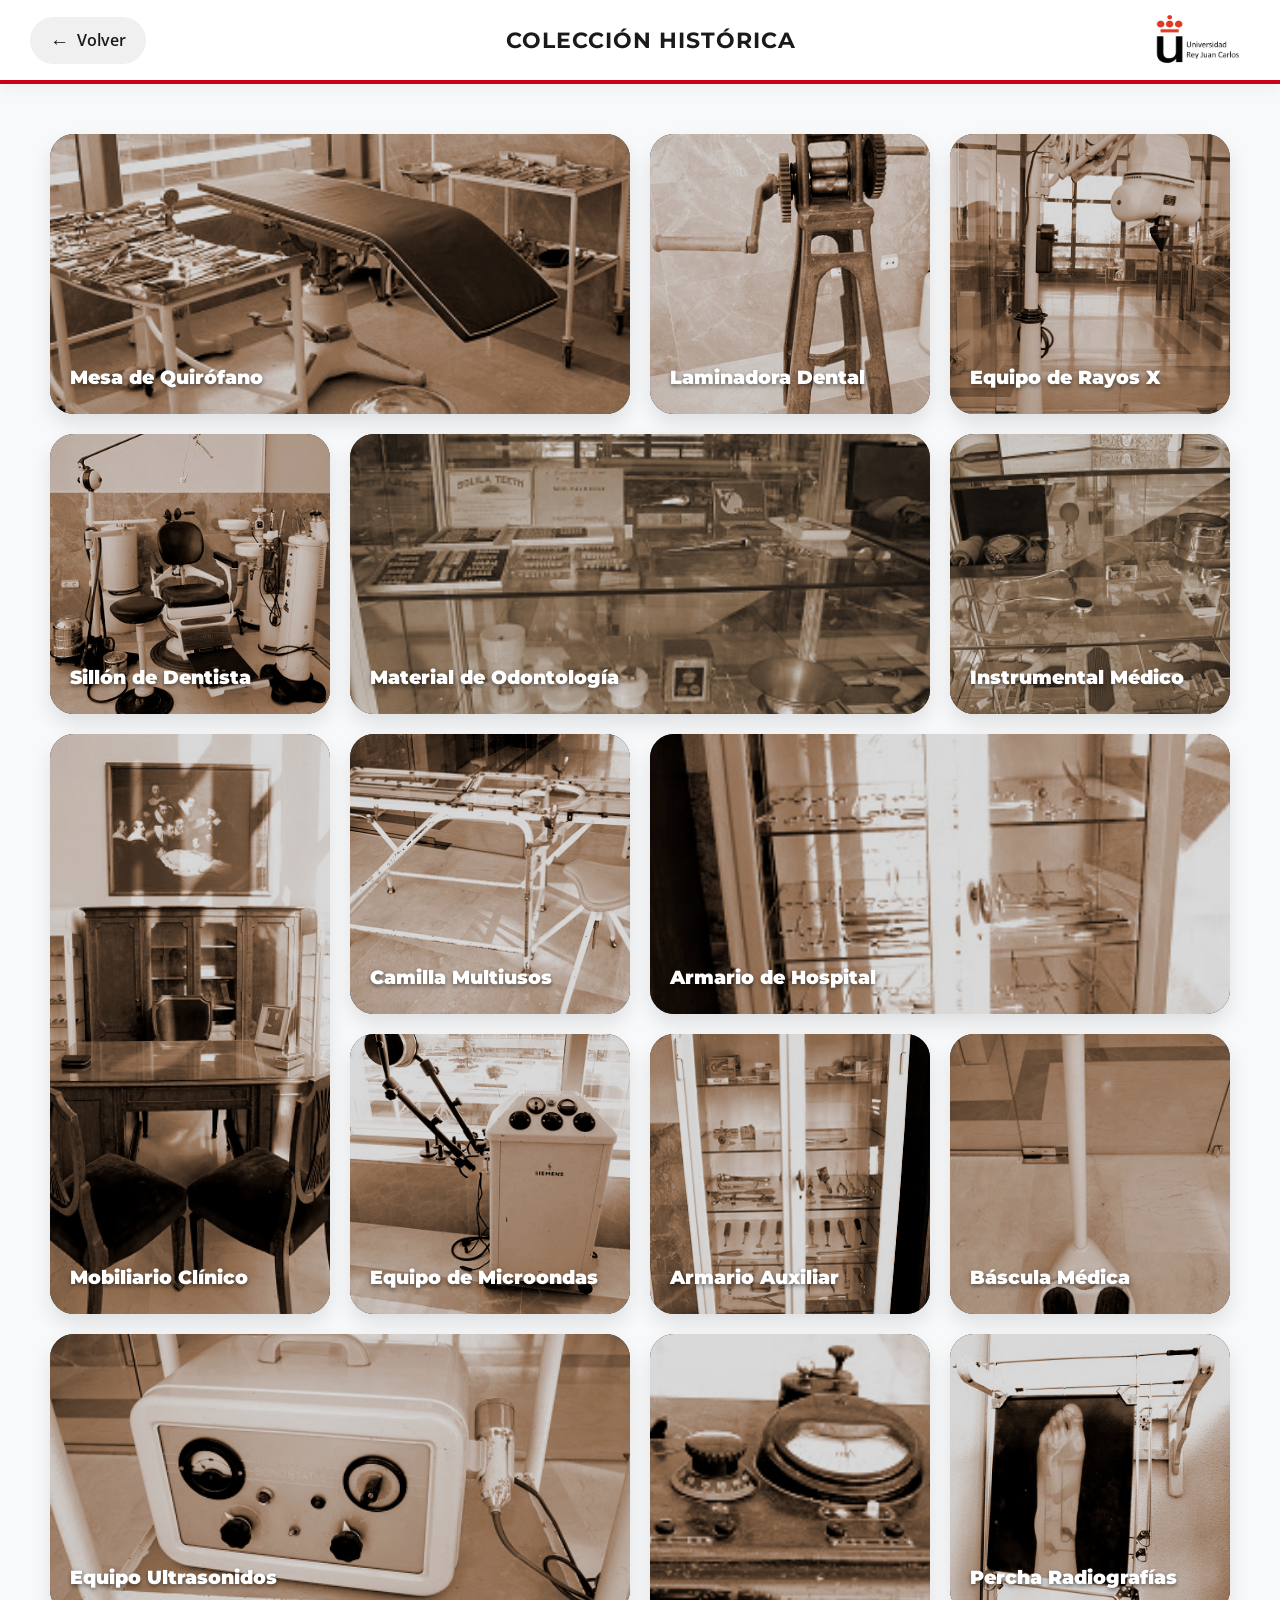
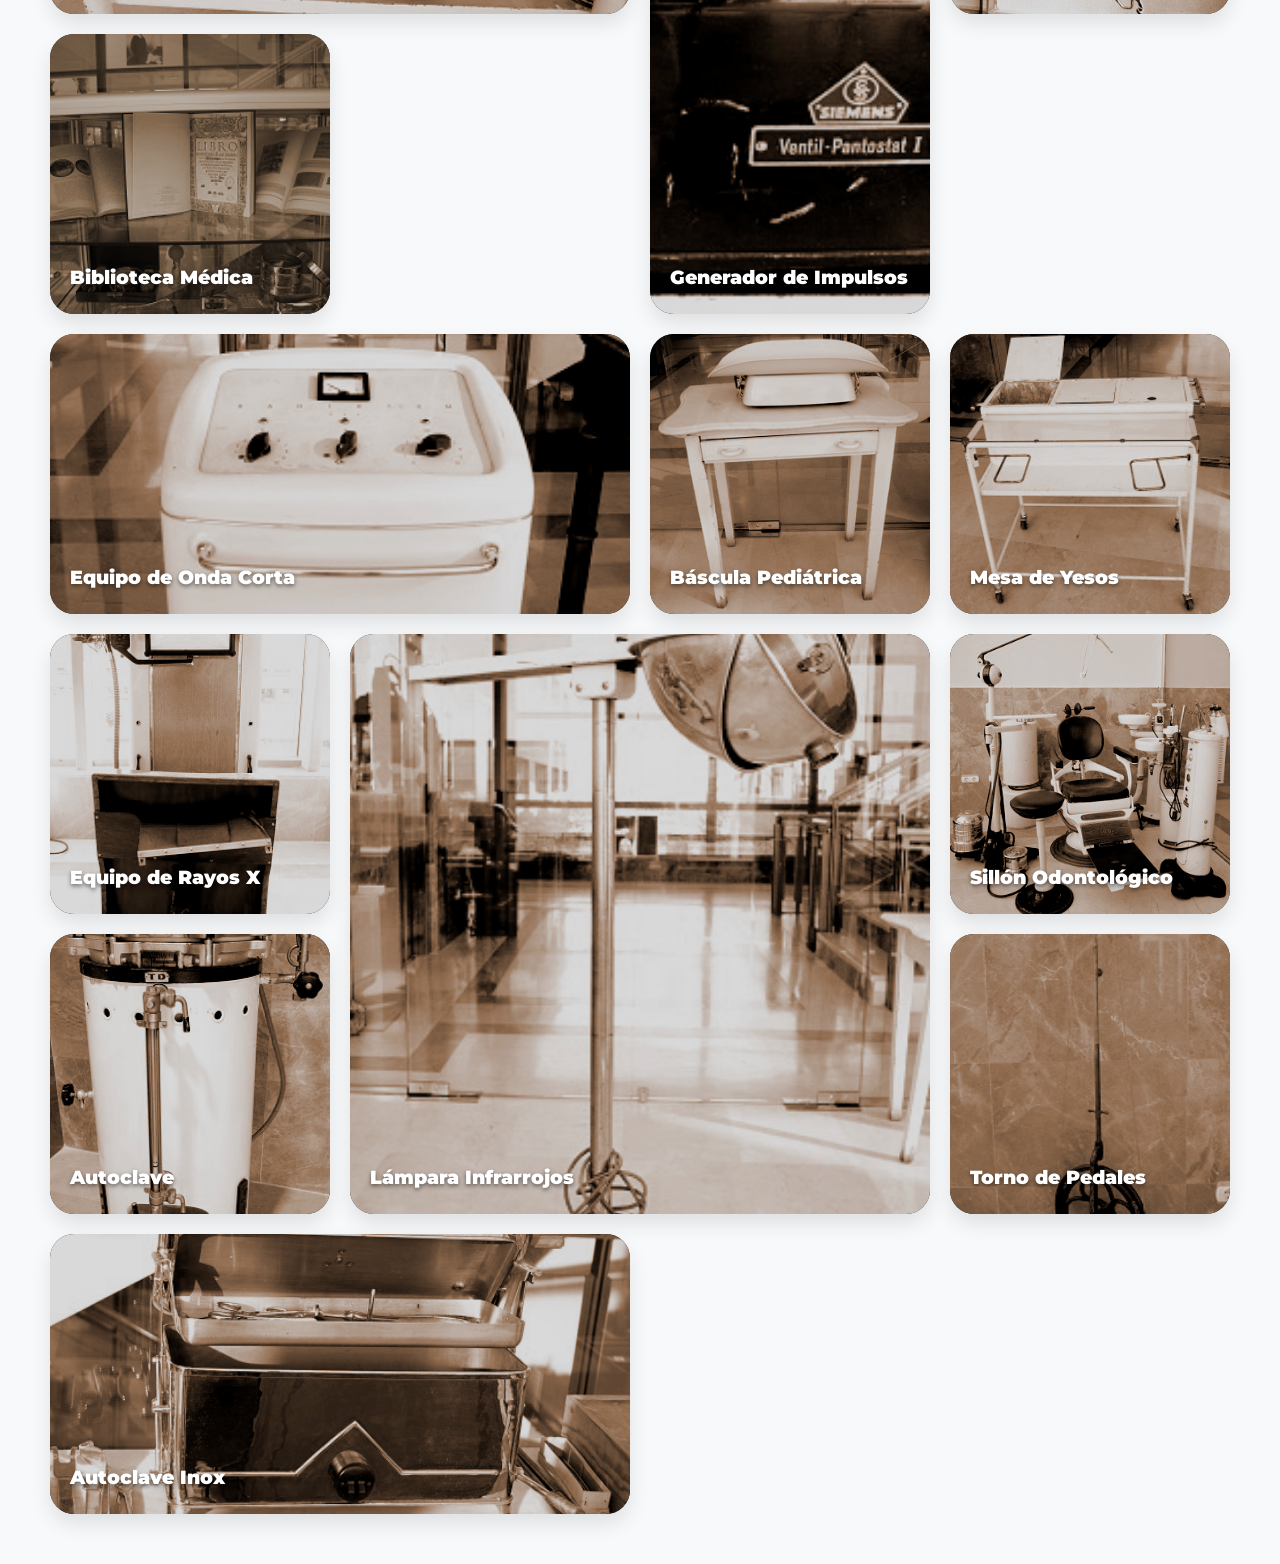
==== pages/galeria.html @ c11326ad "commit" ====
<!doctype html>
<html lang="es">

<head>
    <meta charset="UTF-8" />
    <meta name="viewport" content="width=device-width, initial-scale=1.0" />
    <title>Galería - Museo URJC</title>
    <link rel="icon" type="image/png" href="../assets/gallery/Logo.jpg" />

    <link rel="stylesheet" href="../css/styles.css" />
    <link href="https://fonts.googleapis.com/css2?family=Montserrat:wght@400;700;900&family=Open+Sans:wght@400;600&display=swap" rel="stylesheet" />
</head>

<body>
    
    <header class="compact-header">
        <a href="../index.html" class="btn-back"><span>&#8592;</span> Volver</a>
        <div class="header-title">
            <h1>Colección Histórica</h1>
        </div>
        <img src="../assets/gallery/Logo_urjc.jpg" alt="URJC" style="height: 50px" />
    </header>

    <main>
        <div class="grid-galeria">
            
            <div class="item-galeria bento-item" data-nombre="Mesa de Quirófano"
                data-info="<strong>Descripción:</strong><br>Conjunto médico compuesto por mesa de quirófano, lámpara principal y mesa auxiliar con material quirúrgico.<br><br><strong>Datación:</strong><br>Años 40-50.<br><br><strong>Procedencia:</strong><br>Centro Público de Educación Especial María Soriano."
                data-foto="../assets/tools/museo1.jpg">
                <img src="../assets/tools/museo1.jpg" alt="Mesa de Quirófano" />
                <div class="info-overlay-label"><h3>Mesa de Quirófano</h3></div>
            </div>

            <div class="item-galeria bento-item" data-nombre="Laminadora Dental"
                data-info="<strong>Función:</strong><br>Herramienta utilizada por protésicos dentales para fabricar finas láminas de oro destinadas a fundas dentales.<br><br><strong>Datación:</strong><br>Mediados del siglo XX.<br><br><strong>Donación:</strong><br>D. Vicente Fernández (Comercial de material de odontología)."
                data-foto="../assets/tools/museo2.jpg">
                <img src="../assets/tools/museo2.jpg" alt="Laminadora Dental" />
                <div class="info-overlay-label"><h3>Laminadora Dental</h3></div>
            </div>

            <div class="item-galeria bento-item" data-nombre="Equipo de Rayos X"
                data-info="<strong>Detalle:</strong><br>Primera edición del tratado de anatomía humana.<br><br><strong>Características:</strong><br>Contiene ilustraciones anatómicas realizadas completamente a mano, lo que le confiere un alto valor histórico y artístico."
                data-foto="../assets/tools/museo3.jpg">
                <img src="../assets/tools/museo3.jpg" alt="Equipo de Rayos X" />
                <div class="info-overlay-label"><h3>Equipo de Rayos X</h3></div>
            </div>

            <div class="item-galeria bento-item" data-nombre="Sillón de Dentista"
                data-info="<strong>Modelo:</strong><br>Sillón y equipo auxiliar <em>Siemens-Reiniger</em>.<br><br><strong>Datación:</strong><br>Años 30.<br><br><strong>Contexto Histórico:</strong><br>Este mobiliario ilustra cómo eran las consultas odontológicas hasta mediados de los años 70. Donado por D. Vicente Fernández."
                data-foto="../assets/tools/museo4.jpg">
                <img src="../assets/tools/museo4.jpg" alt="Sillón de Dentista" />
                <div class="info-overlay-label"><h3>Sillón de Dentista</h3></div>
            </div>

            <div class="item-galeria bento-item" data-nombre="Material de Odontología"
                data-info="<strong>Estante Superior:</strong><br>• Juegos de piezas dentales cerámicas (Pre y Post II Guerra Mundial).<br>• Muestrarios de piezas de época.<br>• Instrumental: Limpiadores de sarro, instrumentos de Black y cubetas.<br><br><strong>Estante Inferior:</strong><br>• Esterilizadores de alcohol (Alemania, años 40).<br>• Fórceps y botadores.<br>• Escupidera."
                data-foto="../assets/tools/museo5.jpg">
                <img src="../assets/tools/museo5.jpg" alt="Material de Odontología" />
                <div class="info-overlay-label"><h3>Material de Odontología</h3></div>
            </div>

            <div class="item-galeria bento-item" data-nombre="Instrumental Médico" 
                data-info="<strong>Estante Superior:</strong><br>• Esfingomanómetro y fonendoscopio (Alemania, años 40-50).<br>• Sacaleches (años 60).<br>• Caja de curas: jeringuilla, agujas, caja de esterilización y mechero.<br><br><strong>Estante Inferior:</strong><br>• Férulas móviles y fijas.<br><br><strong>Donantes:</strong><br>D. Ángel Gil de Miguel, Dª Campo Domínguez y Dr. Pérez de Heredia Valle."
                data-foto="../assets/tools/museo6.jpg">
                <img src="../assets/tools/museo6.jpg" alt="Instrumental Médico" />
                <div class="info-overlay-label"><h3>Instrumental Médico</h3></div>
            </div>

            <div class="item-galeria bento-item" data-nombre="Mobiliario Clínico"
                data-info="<strong>Descripción:</strong><br>Conjunto de muebles médicos originales de los años 40.<br><br><strong>Procedencia:</strong><br>Antigua consulta del Dr. Lescure del Río."
                data-foto="../assets/tools/museo7.jpg">
                <img src="../assets/tools/museo7.jpg" alt="Mobiliario Clínico" />
                <div class="info-overlay-label"><h3>Mobiliario Clínico</h3></div>
            </div>

            <div class="item-galeria bento-item" data-nombre="Camilla Multiusos"
                data-info="<strong>Uso:</strong><br>Exploraciones, curas y partos.<br><br><strong>Datación:</strong><br>Años 30.<br><br><strong>Historia:</strong><br>Perteneció a la consulta rural del Dr. D. Victorino Benlloch Vázquez en Loja (Granada), activa entre 1935 y 1977. Donación de la familia Benlloch-Marín."
                data-foto="../assets/tools/museo8.jpg">
                <img src="../assets/tools/museo8.jpg" alt="Camilla Multiusos" />
                <div class="info-overlay-label"><h3>Camilla Multiusos</h3></div>
            </div>

            <div class="item-galeria bento-item" data-nombre="Armario de Hospital"
                data-info="<strong>Datación:</strong><br>Años 30-40.<br><br><strong>Procedencia:</strong><br>Centro Público de Educación Especial María Soriano."
                data-foto="../assets/tools/museo9.jpg">
                <img src="../assets/tools/museo9.jpg" alt="Armario de Hospital" />
                <div class="info-overlay-label"><h3>Armario de Hospital</h3></div>
            </div>

            <div class="item-galeria bento-item" data-nombre="Equipo de Microondas" 
                data-info="<strong>Modelo:</strong><br>Siretherm (Marca Siemens).<br><br><strong>Función:</strong><br>Tratamientos musculares de rehabilitación.<br><br><strong>Historia:</strong><br>Diseño de preguerra importado durante la posguerra española (primeros años 40). Utilizado por el Dr. Benlloch Vázquez." 
                data-foto="../assets/tools/museo10.jpg">
                <img src="../assets/tools/museo10.jpg" alt="Equipo de Microondas" />
                <div class="info-overlay-label"><h3>Equipo de Microondas</h3></div>
            </div>

            <div class="item-galeria bento-item" data-nombre="Armario Auxiliar"
                data-info="<strong>Datación:</strong><br>Años 30-40.<br><br><strong>Procedencia:</strong><br>Centro Público de Educación Especial María Soriano."
                data-foto="../assets/tools/museo11.jpg">
                <img src="../assets/tools/museo11.jpg" alt="Armario Auxiliar" />
                <div class="info-overlay-label"><h3>Armario Auxiliar</h3></div>
            </div>

            <div class="item-galeria bento-item" data-nombre="Báscula Médica" 
                data-info="<strong>Datación:</strong><br>Principios de los años 40.<br><br><strong>Procedencia:</strong><br>Consulta del Dr. D. Victorino Benlloch Vázquez en Loja (Granada).<br><br><strong>Donación:</strong><br>Familia Benlloch." 
                data-foto="../assets/tools/museo12.jpg">
                <img src="../assets/tools/museo12.jpg" alt="Báscula Médica" />
                <div class="info-overlay-label"><h3>Báscula Médica</h3></div>
            </div>

            <div class="item-galeria bento-item" data-nombre="Equipo Ultrasonidos"
                data-info="<strong>Modelo:</strong><br>Sonotex (Marca Siemens).<br><br><strong>Datación:</strong><br>Años 70.<br><br><strong>Uso:</strong><br>Tratamientos musculares de rehabilitación. Procedente del C.P.E.E. María Soriano."
                data-foto="../assets/tools/museo13.jpg">
                <img src="../assets/tools/museo13.jpg" alt="Equipo Ultrasonidos" />
                <div class="info-overlay-label"><h3>Equipo Ultrasonidos</h3></div>
            </div>

            <div class="item-galeria bento-item" data-nombre="Generador de Impulsos"
                data-info="<strong>Origen:</strong><br>Alemania (Anterior a la Guerra Civil, años 30).<br><br><strong>Función:</strong><br>Generador de impulsos eléctricos para exploración neuromuscular.<br><br><strong>Procedencia:</strong><br>Consulta del Dr. Benlloch Vázquez."
                data-foto="../assets/tools/museo14.jpg">
                <img src="../assets/tools/museo14.jpg" alt="Generador de Impulsos" />
                <div class="info-overlay-label"><h3>Generador de Impulsos</h3></div>
            </div>

            <div class="item-galeria bento-item" data-nombre="Percha Radiografías"
                data-info="<strong>Descripción:</strong><br>Percha metálica con soportes específicos para el secado y archivo de placas radiográficas.<br><br><strong>Datación:</strong><br>Años 30-40.<br><br><strong>Procedencia:</strong><br>C.P.E.E. María Soriano."
                data-foto="../assets/tools/museo15.jpg">
                <img src="../assets/tools/museo15.jpg" alt="Percha Radiografías" />
                <div class="info-overlay-label"><h3>Percha Radiografías</h3></div>
            </div>

            <div class="item-galeria bento-item" data-nombre="Biblioteca Médica"
                data-info="<strong>Colección:</strong><br>Libros procedentes de la biblioteca personal del Dr. Schüller.<br><br><strong>Donación:</strong><br>Familia Schüller."
                data-foto="../assets/tools/museo16.jpg">
                <img src="../assets/tools/museo16.jpg" alt="Biblioteca Médica" />
                <div class="info-overlay-label"><h3>Biblioteca Médica</h3></div>
            </div>

            <div class="item-galeria bento-item" data-nombre="Equipo de Onda Corta"
                data-info="<strong>Modelo:</strong><br>Radiotherm (Marca Siemens).<br><br><strong>Datación:</strong><br>Años 60.<br><br><strong>Uso:</strong><br>Tratamientos musculares de rehabilitación. Procedente del C.P.E.E. María Soriano."
                data-foto="../assets/tools/museo17.jpg">
                <img src="../assets/tools/museo17.jpg" alt="Equipo de Onda Corta" />
                <div class="info-overlay-label"><h3>Equipo de Onda Corta</h3></div>
            </div>

            <div class="item-galeria bento-item" data-nombre="Báscula Pediátrica"
                data-info="<strong>Datación:</strong><br>Años 60.<br><br><strong>Uso:</strong><br>Pesaje de bebés. Modelo robusto utilizado habitualmente en farmacias y consultas pediátricas de la época."
                data-foto="../assets/tools/museo18.jpg">
                <img src="../assets/tools/museo18.jpg" alt="Báscula Pediátrica" />
                <div class="info-overlay-label"><h3>Báscula Pediátrica</h3></div>
            </div>

            <div class="item-galeria bento-item" data-nombre="Mesa de Yesos"
                data-info="<strong>Datación:</strong><br>Años 30-40 (en uso hasta los 70).<br><br><strong>Función:</strong><br>Mesa de trabajo con contenedores para mezclas y empapado de vendas, utilizada para inmovilizaciones traumatológicas."
                data-foto="../assets/tools/museo20.jpg">
                <img src="../assets/tools/museo20.jpg" alt="Mesa de Yesos" />
                <div class="info-overlay-label"><h3>Mesa de Yesos</h3></div>
            </div>

            <div class="item-galeria bento-item" data-nombre="Equipo de Rayos X (Dr. Schüller)"
                data-info="<strong>Datación:</strong><br>Años 40.<br><br><strong>Procedencia:</strong><br>Primera consulta del Dr. Schüller, Rector de la UCM y Doctor Honoris Causa de la URJC."
                data-foto="../assets/tools/museo21.jpg">
                <img src="../assets/tools/museo21.jpg" alt="Equipo Rayos X" />
                <div class="info-overlay-label"><h3>Equipo de Rayos X</h3></div>
            </div>

            <div class="item-galeria bento-item" data-nombre="Lámpara Infrarrojos"
                data-info="<strong>Origen:</strong><br>Diseño alemán de preguerra.<br><br><strong>Aplicación:</strong><br>Tratamientos musculares y combate del raquitismo.<br><br><strong>Historia:</strong><br>Importada en la posguerra española. Perteneció a la consulta del Dr. Benlloch Vázquez."
                data-foto="../assets/tools/museo22.jpg">
                <img src="../assets/tools/museo22.jpg" alt="Lámpara Infrarrojos" />
                <div class="info-overlay-label"><h3>Lámpara Infrarrojos</h3></div>
            </div>

            <div class="item-galeria bento-item" data-nombre="Sillón Odontológico"
                data-info="<strong>Datación:</strong><br>Años 40.<br><br><strong>Donante:</strong><br>D. Vicente Fernández.<br><br><strong>Nota:</strong><br>Ejemplo de conservación que ilustra el estilo de mobiliario clínico previo a la modernización de los años 70."
                data-foto="../assets/tools/museo23.jpg">
                <img src="../assets/tools/museo23.jpg" alt="Sillón Odontológico" />
                <div class="info-overlay-label"><h3>Sillón Odontológico</h3></div>
            </div>

            <div class="item-galeria bento-item" data-nombre="Autoclave"
                data-info="<strong>Función:</strong><br>Esterilización de material quirúrgico y de laboratorio.<br><br><strong>Datación:</strong><br>Años 60.<br><br><strong>Donación:</strong><br>Familia Benlloch Marín."
                data-foto="../assets/tools/museo28.jpg">
                <img src="../assets/tools/museo28.jpg" alt="Autoclave" />
                <div class="info-overlay-label"><h3>Autoclave</h3></div>
            </div>

            <div class="item-galeria bento-item" data-nombre="Torno de Pedales"
                data-info="<strong>Datación:</strong><br>Principios del S. XX (Años 20).<br><br><strong>Mecanismo:</strong><br>Funcionaba a pedales hasta la llegada de la electricidad, momento en que se le acopló un motor regulado por reostato de pie.<br><br><strong>Donación:</strong><br>D. Manuel Ros Pérez."
                data-foto="../assets/tools/museo29.jpg">
                <img src="../assets/tools/museo29.jpg" alt="Torno de Pedales" />
                <div class="info-overlay-label"><h3>Torno de Pedales</h3></div>
            </div>

            <div class="item-galeria bento-item" data-nombre="Autoclave Inox"
                data-info="<strong>Material:</strong><br>Acero inoxidable con asas e interruptores de baquelita.<br><br><strong>Datación:</strong><br>Años 40.<br><br><strong>Uso:</strong><br>Esterilización de instrumental de consulta."
                data-foto="../assets/tools/museo30.jpg">
                <img src="../assets/tools/museo30.jpg" alt="Autoclave Inox" />
                <div class="info-overlay-label"><h3>Autoclave Inox</h3></div>
            </div>

        </div>
    </main>

    <div id="modal-info" class="modal-overlay">
        <div class="modal-content">
            <button class="btn-close">&times;</button>
            <div class="modal-body">
                <div class="modal-img-container">
                    <img id="modal-img" src="" alt="Imagen del objeto" />
                </div>
                <div class="modal-text">
                    <h2 id="modal-title">Título del Objeto</h2>
                    <div id="modal-desc">Descripción del objeto...</div>
                </div>
            </div>
        </div>
    </div>

    <script src="../../js/main.js"></script>
</body>

</html>
---- css/styles.css ----
/* =========================================
   1. VARIABLES Y CONFIGURACIÓN BASE
   ========================================= */
:root {
    --urjc-red: #cb0017;       
    --urjc-dark: #191a19;      
    --bg-color: #f8f9fa;       
    --card-bg: #ffffff;
    --shadow-soft: 0 10px 30px rgba(0,0,0,0.08);
    --shadow-hover: 0 20px 40px rgba(0,0,0,0.15);
    --radius: 16px;            
}

* { box-sizing: border-box; margin: 0; padding: 0; }

body {
    font-family: 'Open Sans', sans-serif;
    background-color: var(--bg-color);
    color: var(--urjc-dark);
    min-height: 100vh;
    display: flex;
    flex-direction: column;
    overflow-x: hidden; 
    user-select: none;  
    -webkit-tap-highlight-color: transparent; 
}

/* =========================================
   2. CABECERAS
   ========================================= */
/* Home Header */
.top-bar {
    background: white;
    display: flex;
    justify-content: space-between;
    align-items: center;
    padding: 15px 40px;
    height: 12vh;
    box-shadow: 0 2px 20px rgba(0,0,0,0.03);
    z-index: 10;
}
.logo { height: 70px; object-fit: contain; }

/* Inner Pages Header */
header.compact-header {
    background: rgba(255, 255, 255, 0.98); 
    padding: 15px 30px;
    display: flex;
    justify-content: space-between;
    align-items: center;
    border-bottom: 4px solid var(--urjc-red);
    box-shadow: 0 4px 15px rgba(0,0,0,0.05);
    position: sticky; 
    top: 0;
    z-index: 100;
}
.header-title h1 {
    font-family: 'Montserrat', sans-serif;
    font-size: 1.4rem;
    font-weight: 700;
    color: var(--urjc-dark);
    text-transform: uppercase;
    letter-spacing: 1px;
    margin: 0;
}

/* Botón Volver */
.btn-back {
    display: inline-flex;
    align-items: center;
    text-decoration: none;
    color: var(--urjc-dark);
    font-weight: 600;
    padding: 10px 20px;
    border-radius: 50px;
    background: #f0f0f0;
    transition: all 0.2s;
}
.btn-back:active { background-color: var(--urjc-red); color: white; }
.btn-back span { margin-right: 8px; font-size: 1.2rem; }


/* =========================================
   3. ESTRUCTURA PRINCIPAL (LAYOUT)
   ========================================= */
.main-container {
    display: flex;
    flex-direction: column;
    height: 100%;
    max-width: 1600px; 
    margin: 0 auto;
    background: white;
    box-shadow: 0 0 60px rgba(0,0,0,0.05);
}

main { padding: 30px; flex: 1; }

/* =========================================
   4. HOME PAGE REDISEÑADA (¡NUEVO!)
   ========================================= */

.content-area {
    display: flex;
    flex-direction: column;
    align-items: center;
    gap: 40px;
}

/* Hero Section más moderna */
.hero-section {
    width: 100%;
    height: 35vh; /* Más alto */
    position: relative;
    border-radius: var(--radius);
    overflow: hidden;
    box-shadow: var(--shadow-soft);
}

.hero-image {
    width: 100%;
    height: 100%;
    object-fit: cover;
    display: block;
}

.hero-overlay {
    position: absolute;
    top: 0; left: 0; width: 100%; height: 100%;
    background: linear-gradient(to right, rgba(0,0,0,0.7) 0%, rgba(0,0,0,0.2) 100%);
}

.hero-text {
    position: absolute;
    bottom: 0; left: 0;
    width: 100%;
    padding: 40px;
    color: white;
}

.hero-text h1 {
    font-family: 'Montserrat', sans-serif;
    font-size: 2.5rem;
    font-weight: 900;
    margin-bottom: 5px;
    text-shadow: 0 2px 10px rgba(0,0,0,0.3);
}

.hero-text .subtitle {
    font-size: 1.2rem;
    font-weight: 400;
    opacity: 0.9;
    margin-bottom: 20px;
}

.hero-text .instruction {
    font-size: 0.9rem;
    background: rgba(255,255,255,0.2);
    display: inline-block;
    padding: 5px 15px;
    border-radius: 20px;
    backdrop-filter: blur(5px);
}

/* Tarjetas de Navegación (Estilo Inmersivo) */
.navigation-grid {
    display: flex;
    gap: 30px;
    width: 100%;
    justify-content: center;
    height: 35vh; /* Ocupan buen espacio vertical */
}

.nav-card {
    position: relative;
    flex: 1;
    border-radius: var(--radius);
    overflow: hidden;
    text-decoration: none;
    box-shadow: var(--shadow-soft);
    transition: transform 0.3s cubic-bezier(0.25, 0.8, 0.25, 1);
}

.nav-card:active { transform: scale(0.97); }

.nav-card-bg {
    width: 100%;
    height: 100%;
    object-fit: cover;
    transition: transform 0.6s ease;
}

/* Zoom suave en la imagen al pulsar */
.nav-card:active .nav-card-bg { transform: scale(1.05); }

.nav-card-overlay {
    position: absolute;
    top: 0; left: 0; width: 100%; height: 100%;
    background: linear-gradient(to top, rgba(0,0,0,0.85) 0%, rgba(0,0,0,0.1) 60%);
    transition: opacity 0.3s;
}

.nav-card-content {
    position: absolute;
    bottom: 0; left: 0;
    padding: 30px;
    width: 100%;
    color: white;
}

.nav-card-content h2 {
    font-family: 'Montserrat', sans-serif;
    font-size: 2rem;
    font-weight: 700;
    margin-bottom: 5px;
    color: white;
    text-shadow: 0 2px 5px rgba(0,0,0,0.5);
}

.nav-card-content p {
    font-size: 1rem;
    opacity: 0.9;
    margin-bottom: 20px;
    font-weight: 400;
}

.btn-explore {
    display: inline-block;
    padding: 10px 25px;
    background-color: var(--urjc-red);
    color: white;
    font-weight: 700;
    border-radius: 50px;
    text-transform: uppercase;
    font-size: 0.8rem;
    letter-spacing: 1px;
    box-shadow: 0 4px 10px rgba(192, 41, 39, 0.4);
}

.nav-card:active .btn-explore { background-color: white; color: var(--urjc-red); }


/* =========================================
   5. PÁGINA PERSONAJES (Fichas)
   ========================================= */
.grid-personajes {
    display: grid;
    grid-template-columns: repeat(auto-fit, minmax(220px, 1fr));
    gap: 30px;
    max-width: 1400px; margin: 0 auto;
}

.card-personaje {
    background: white;
    border-radius: var(--radius);
    overflow: hidden;
    box-shadow: var(--shadow-soft);
    border: 1px solid #eee;
    display: flex;
    flex-direction: column;
    text-align: center;
    cursor: pointer;
    transition: transform 0.2s;
}
.card-personaje:active { transform: scale(0.96); }

.card-personaje img {
    width: 100%; height: 250px; object-fit: cover; object-position: top;
}

.info-personaje {
    padding: 20px; flex-grow: 1; display: flex; flex-direction: column; justify-content: center;
}
.info-personaje h3 {
    color: var(--urjc-red); font-family: 'Montserrat', sans-serif; margin-bottom: 5px;
}
.btn-indicator {
    display: inline-block; padding: 8px 15px; background: #eee; border-radius: 20px;
    font-size: 0.8rem; margin-top: 10px; color: #555;
}


/* =========================================
   6. PÁGINA GALERÍA (Grid)
   ========================================= */
/* =========================================
   REDISEÑO: BENTO GRID INTERACTIVO
   ========================================= */
.grid-galeria {
    display: grid;
    /* Creamos un grid complejo para que no sea aburrido */
    grid-template-columns: repeat(4, 1fr);
    grid-auto-rows: 280px;
    gap: 20px;
    max-width: 1400px;
    margin: 0 auto;
    padding: 20px;
}

.item-galeria {
    position: relative;
    border-radius: 24px; /* Bordes más orgánicos */
    overflow: hidden;
    background: #000;
    box-shadow: 0 10px 20px rgba(0,0,0,0.1);
    transition: transform 0.2s cubic-bezier(0.175, 0.885, 0.32, 1.275);
}

/* Hacemos que algunos elementos sean más grandes que otros para romper la monotonía */
.item-galeria:nth-child(4n+1) { grid-column: span 2; }
.item-galeria:nth-child(7n) { grid-row: span 2; }

.item-galeria img {
    width: 100%;
    height: 100%;
    object-fit: cover;
    opacity: 0.85;
    transition: all 0.5s ease;
}

/* Al tocar (simulando hover para táctil) */
.item-galeria:active {
    transform: scale(0.98);
}

.item-galeria:active img {
    transform: scale(1.05);
    opacity: 0.6;
}

/* Etiqueta flotante refinada */
.info-overlay-label {
    position: absolute;
    bottom: 20px;
    left: 20px;
    right: 20px;
    color: white;
    z-index: 2;
}

.info-overlay-label h3 {
    font-family: 'Montserrat', sans-serif;
    font-size: 1.2rem;
    font-weight: 900;
    text-shadow: 0 2px 4px rgba(0,0,0,0.5);
    margin-bottom: 5px;
}

.info-overlay-label .tap-hint {
    font-size: 0.7rem;
    text-transform: uppercase;
    letter-spacing: 2px;
    background: var(--urjc-red);
    display: inline-block;
    padding: 4px 10px;
    border-radius: 4px;
}

/* Mejora del Modal para lectura en pantalla táctil */
.modal-text {
    padding: 50px;
    background: linear-gradient(to bottom, #ffffff, #f9f9f9);
}

.modal-text h2 {
    font-size: 2.5rem;
    letter-spacing: -1px;
    line-height: 1;
}

#modal-desc {
    font-size: 1.2rem;
    color: #444;
}


/* =========================================
   7. VENTANA MODAL (Info Popup)
   ========================================= */
.modal-overlay {
    position: fixed; top: 0; left: 0; width: 100%; height: 100%;
    background-color: rgba(20, 20, 20, 0.95);
    backdrop-filter: blur(8px);
    z-index: 2000; display: none; justify-content: center; align-items: center;
    opacity: 0; transition: opacity 0.3s ease;
}
.modal-overlay.active { display: flex; opacity: 1; }

.modal-content {
    background: white; width: 95%; max-width: 900px; height: auto; max-height: 85vh;
    border-radius: 20px; position: relative;
    box-shadow: 0 25px 50px rgba(0,0,0,0.5); overflow: hidden;
    display: flex; flex-direction: column;
    animation: slideUp 0.4s cubic-bezier(0.16, 1, 0.3, 1);
}

@keyframes slideUp {
    from { transform: translateY(50px) scale(0.95); opacity: 0; }
    to { transform: translateY(0) scale(1); opacity: 1; }
}

@media (min-width: 768px) {
    .modal-content { height: 600px; }
    .modal-body { flex-direction: row; height: 100%; display: flex; }
    .modal-img-container { flex: 1; height: 100%; }
    .modal-text { flex: 1; height: 100%; }
}

.modal-img-container {
    background: #f8f8f8;
    display: flex;
    align-items: center;
    justify-content: center;
    overflow: hidden;
    height: 300px;
    padding: 0;   
}

@media (min-width: 768px) {
    .modal-img-container { height: 100%; }
}

.modal-img-container img {
    width: 100%;
    height: 100%;
    object-fit: contain; 
    display: block;
}

.modal-text {
    padding: 40px; padding-top: 60px; overflow-y: auto;
    display: flex; flex-direction: column; justify-content: flex-start;
    background: white;
}
.modal-text h2 {
    font-family: 'Montserrat', sans-serif; color: var(--urjc-red);
    font-size: 2rem; margin-top: 0; margin-bottom: 20px;
    border-bottom: 1px solid #ddd; padding-bottom: 15px; flex-shrink: 0;
}
.modal-text p {
    font-size: 1.1rem; line-height: 1.8; color: #333; margin-bottom: 20px;
}
.modal-text strong { color: var(--urjc-red); font-weight: 700; }

.btn-close {
    position: absolute; top: 15px; right: 20px; background: white; border: none;
    width: 45px; height: 45px; border-radius: 50%; font-size: 2rem; color: #333;
    cursor: pointer; z-index: 10; box-shadow: 0 4px 15px rgba(0,0,0,0.1);
    display: flex; align-items: center; justify-content: center; transition: 0.2s;
}
.btn-close:active { background: var(--urjc-red); color: white; transform: scale(0.9); }

/* =========================================
   8. FOOTER
   ========================================= */
footer {
    text-align: center; padding: 20px; font-size: 0.85rem;
    color: #999; background-color: #fff; border-top: 1px solid #eee;
}
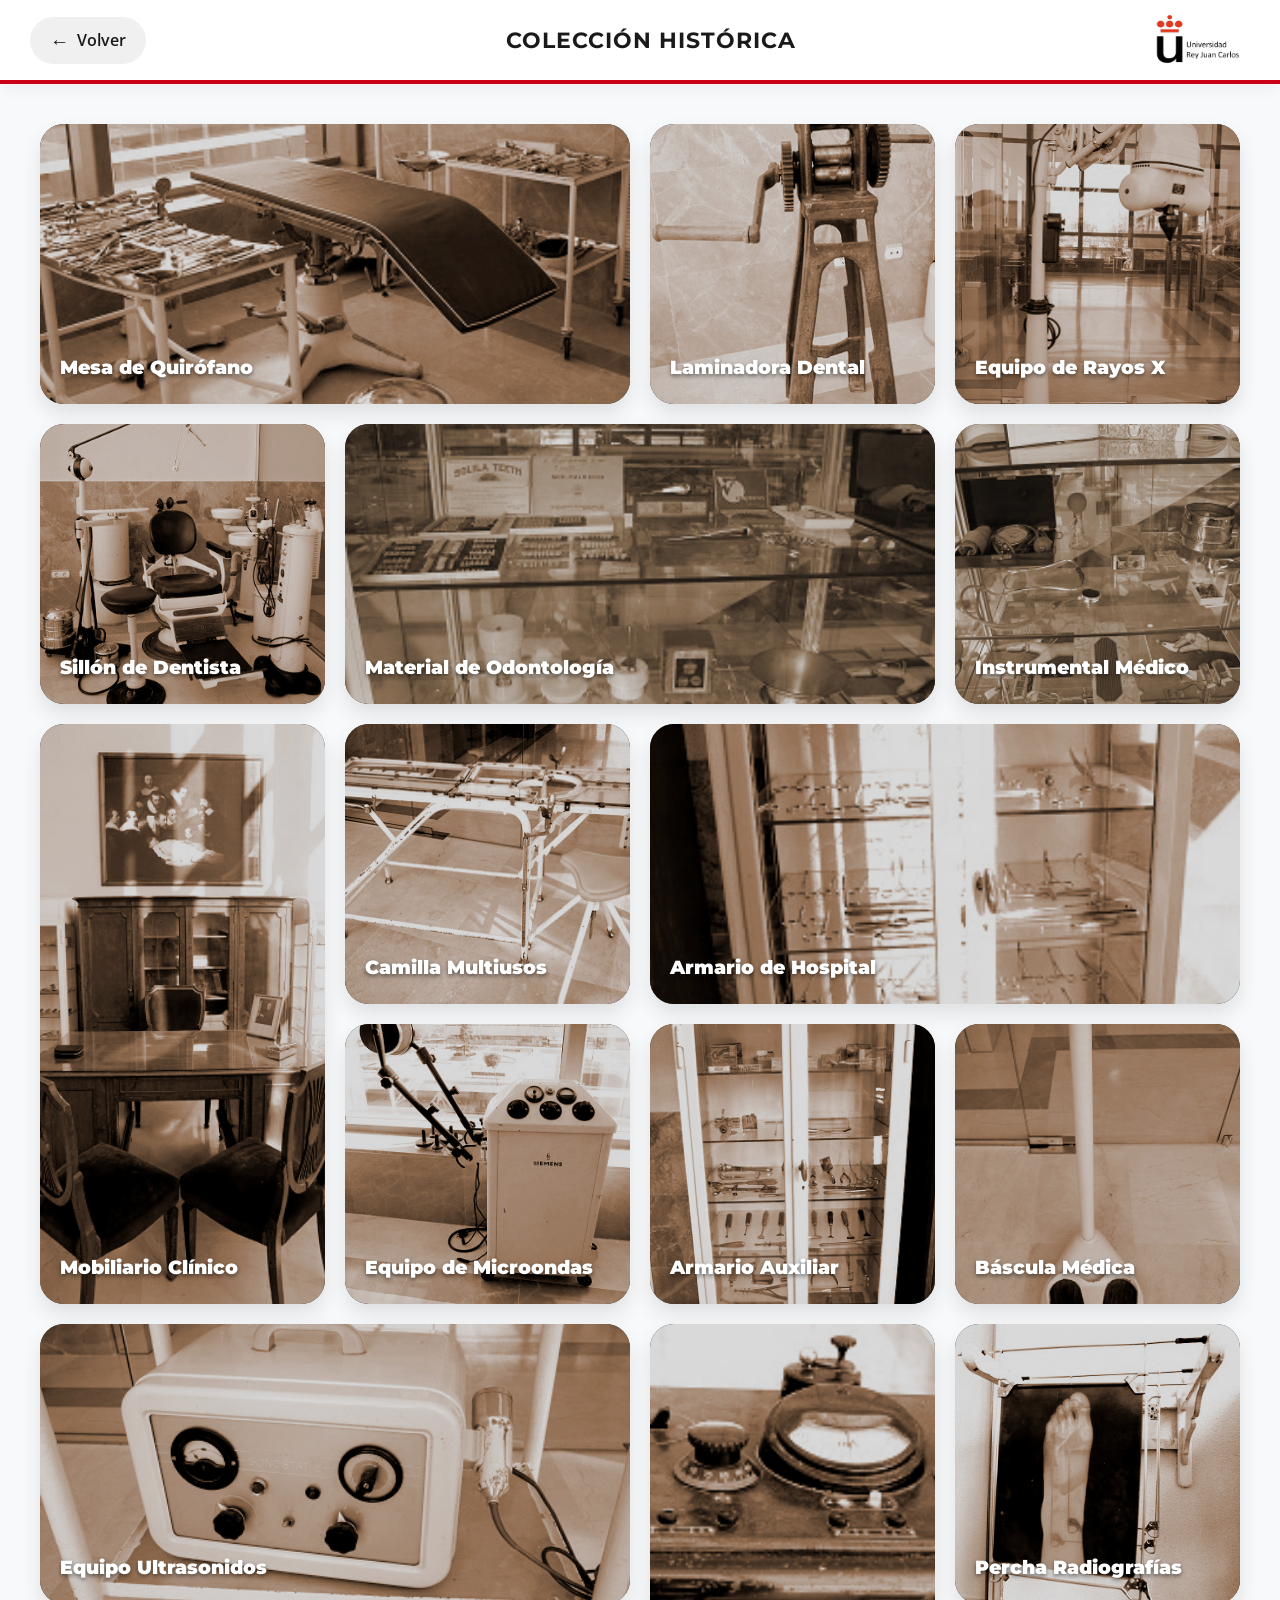
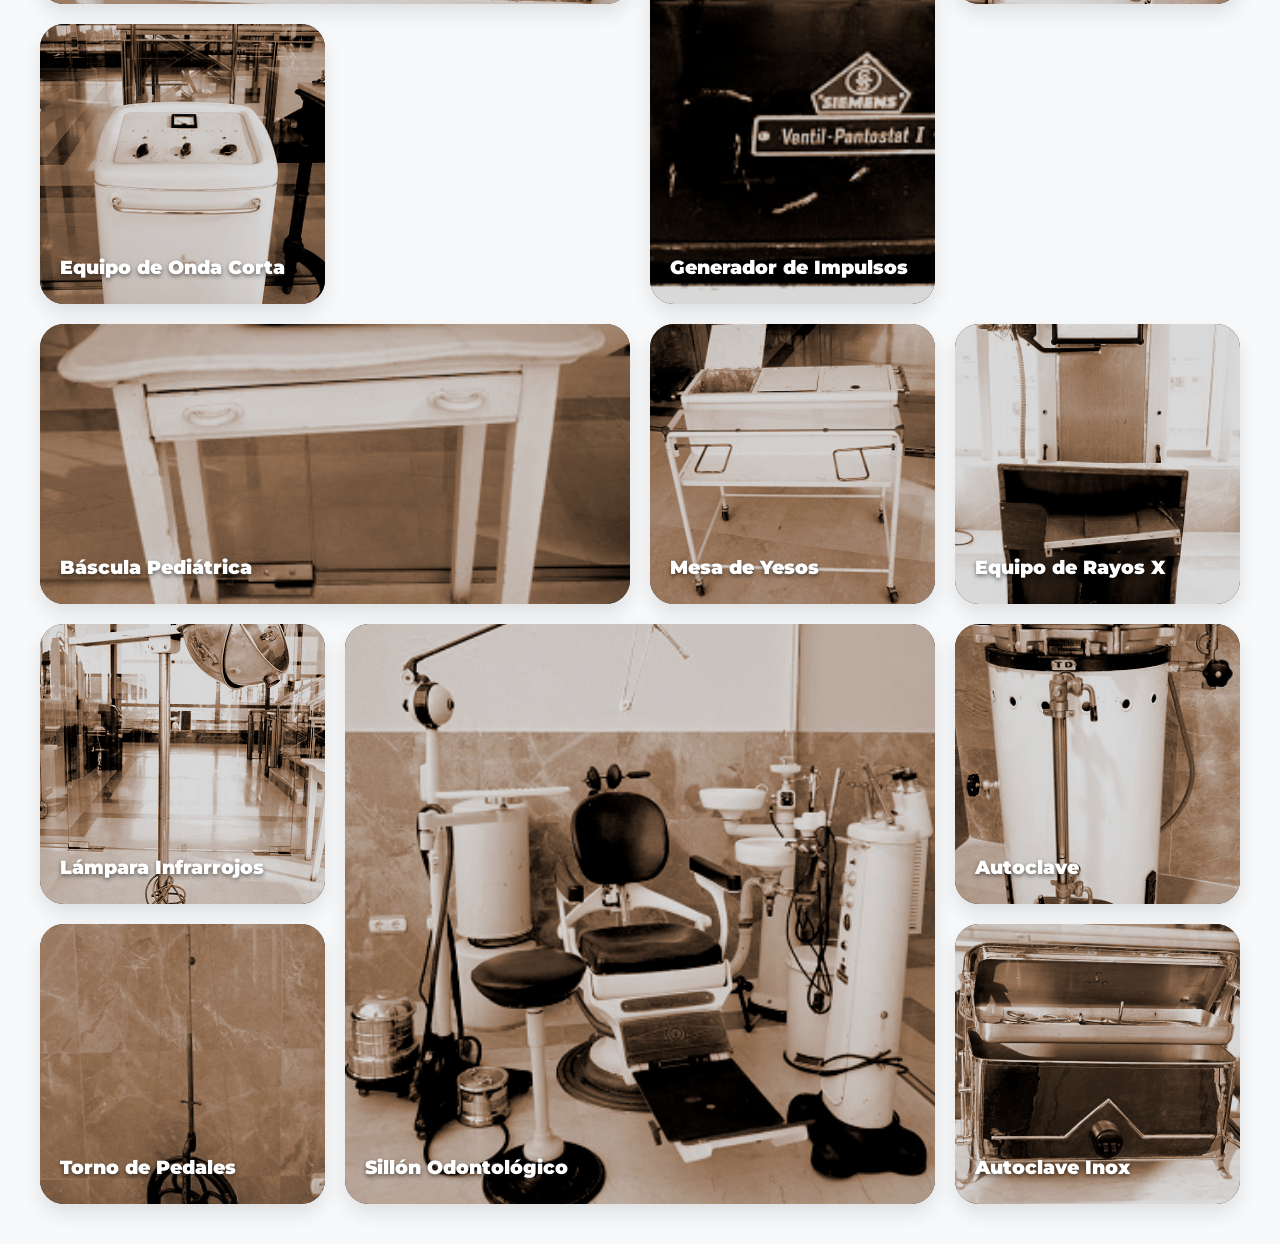
==== commit 79d7aea2: "commit" ====
--- a/pages/galeria.html
+++ b/pages/galeria.html
@@ -129,12 +129,7 @@
                 <div class="info-overlay-label"><h3>Percha Radiografías</h3></div>
             </div>
 
-            <div class="item-galeria bento-item" data-nombre="Biblioteca Médica"
-                data-info="<strong>Colección:</strong><br>Libros procedentes de la biblioteca personal del Dr. Schüller.<br><br><strong>Donación:</strong><br>Familia Schüller."
-                data-foto="../assets/tools/museo16.jpg">
-                <img src="../assets/tools/museo16.jpg" alt="Biblioteca Médica" />
-                <div class="info-overlay-label"><h3>Biblioteca Médica</h3></div>
-            </div>
+
 
             <div class="item-galeria bento-item" data-nombre="Equipo de Onda Corta"
                 data-info="<strong>Modelo:</strong><br>Radiotherm (Marca Siemens).<br><br><strong>Datación:</strong><br>Años 60.<br><br><strong>Uso:</strong><br>Tratamientos musculares de rehabilitación. Procedente del C.P.E.E. María Soriano."
--- a/css/styles.css
+++ b/css/styles.css
@@ -86,14 +86,21 @@
 .main-container {
     display: flex;
     flex-direction: column;
-    height: 100%;
+    height: 100vh; /* Forzamos a que ocupe exactamente el alto de la pantalla */
     max-width: 1600px; 
     margin: 0 auto;
     background: white;
-    box-shadow: 0 0 60px rgba(0,0,0,0.05);
-}
-
-main { padding: 30px; flex: 1; }
+    overflow: hidden; /* Evitamos scroll accidental en el home */
+}
+
+/* Reducimos el padding de main para ganar espacio */
+main { 
+    padding: 20px; 
+    flex: 1; 
+    display: flex;
+    flex-direction: column;
+    justify-content: space-between; /* Distribuye banner, mensaje y nav equitativamente */
+}
 
 /* =========================================
    4. HOME PAGE REDISEÑADA (¡NUEVO!)
@@ -103,17 +110,18 @@
     display: flex;
     flex-direction: column;
     align-items: center;
-    gap: 40px;
-}
-
-/* Hero Section más moderna */
-.hero-section {
-    width: 100%;
-    height: 35vh; /* Más alto */
+    gap: 20px; /* Reducido para acercar las opciones */
+    padding: 20px 40px;
+}
+
+/* Banner estático: Sin sombras pesadas para no parecer botón */
+.hero-banner {
+    width: 100%;
+    height: 25vh; /* Un poco más bajo para dar aire */
     position: relative;
     border-radius: var(--radius);
     overflow: hidden;
-    box-shadow: var(--shadow-soft);
+    border: 1px solid rgba(0,0,0,0.05); /* Un borde fino en lugar de sombra */
 }
 
 .hero-image {
@@ -121,124 +129,180 @@
     height: 100%;
     object-fit: cover;
     display: block;
+    filter: grayscale(20%) brightness(0.9);
 }
 
 .hero-overlay {
     position: absolute;
     top: 0; left: 0; width: 100%; height: 100%;
-    background: linear-gradient(to right, rgba(0,0,0,0.7) 0%, rgba(0,0,0,0.2) 100%);
+    background: radial-gradient(circle, rgba(0,0,0,0.1) 0%, rgba(0,0,0,0.5) 100%),
+                linear-gradient(to bottom, rgba(0,0,0,0.2), rgba(0,0,0,0.5));
+    z-index: 1;
 }
 
 .hero-text {
     position: absolute;
-    bottom: 0; left: 0;
-    width: 100%;
-    padding: 40px;
+    top: 50%; left: 50%;
+    transform: translate(-50%, -50%);
+    width: 90%;
+    text-align: center;
     color: white;
+    z-index: 2;
 }
 
 .hero-text h1 {
     font-family: 'Montserrat', sans-serif;
-    font-size: 2.5rem;
+    font-size: 3.5rem; 
     font-weight: 900;
     margin-bottom: 5px;
-    text-shadow: 0 2px 10px rgba(0,0,0,0.3);
+    letter-spacing: -1px;
+    text-shadow: 0 4px 15px rgba(0,0,0,0.5); 
+}
+
+.hero-text {
+    position: absolute;
+    top: 50%; left: 50%;
+    transform: translate(-50%, -50%);
+    width: 90%;
+    text-align: center;
+    color: white;
+}
+
+.hero-text h1 {
+    font-family: 'Montserrat', sans-serif;
+    font-size: 3rem;
+    font-weight: 900;
+    margin-bottom: 5px;
+    letter-spacing: -1px;
 }
 
 .hero-text .subtitle {
-    font-size: 1.2rem;
-    font-weight: 400;
-    opacity: 0.9;
-    margin-bottom: 20px;
-}
-
-.hero-text .instruction {
-    font-size: 0.9rem;
-    background: rgba(255,255,255,0.2);
+    font-size: 1.4rem;
+    letter-spacing: 3px;
+    color: var(--bg-color);
+    font-weight: 700;
     display: inline-block;
-    padding: 5px 15px;
-    border-radius: 20px;
-    backdrop-filter: blur(5px);
-}
-
-/* Tarjetas de Navegación (Estilo Inmersivo) */
+    padding-bottom: 8px;
+    margin-top: 10px;
+}
+
+/* Mensaje de instrucción */
+.welcome-message {
+    margin: 10px 0;
+}
+
+.instruction-text {
+    font-family: 'Montserrat', sans-serif;
+    font-size: 1.1rem;
+    color: #666;
+    font-weight: 600;
+    position: relative;
+    padding-bottom: 10px;
+}
+
+.instruction-text::after {
+    content: '';
+    position: absolute;
+    bottom: 0; left: 25%; width: 50%;
+    height: 3px;
+    background: var(--urjc-red);
+    border-radius: 10px;
+}
+
 .navigation-grid {
     display: flex;
     gap: 30px;
     width: 100%;
-    justify-content: center;
-    height: 35vh; /* Ocupan buen espacio vertical */
+    height: 40vh;
+    margin-top: 10px;
 }
 
 .nav-card {
     position: relative;
     flex: 1;
-    border-radius: var(--radius);
+    border-radius: 30px; 
     overflow: hidden;
     text-decoration: none;
-    box-shadow: var(--shadow-soft);
-    transition: transform 0.3s cubic-bezier(0.25, 0.8, 0.25, 1);
-}
-
-.nav-card:active { transform: scale(0.97); }
+    box-shadow: 0 15px 35px rgba(0,0,0,0.15);
+    border: 3px solid transparent;
+    transition: all 0.4s cubic-bezier(0.165, 0.84, 0.44, 1);
+    background: #000; 
+}
 
 .nav-card-bg {
     width: 100%;
     height: 100%;
     object-fit: cover;
+    opacity: 0.7; 
     transition: transform 0.6s ease;
 }
 
-/* Zoom suave en la imagen al pulsar */
-.nav-card:active .nav-card-bg { transform: scale(1.05); }
+/* Efecto de presión táctil */
+.nav-card:active {
+    transform: scale(0.97);
+    border-color: var(--urjc-red);
+}
+
+.nav-card:active .nav-card-bg {
+    transform: scale(1.1);
+    opacity: 0.5;
+}
 
 .nav-card-overlay {
     position: absolute;
     top: 0; left: 0; width: 100%; height: 100%;
-    background: linear-gradient(to top, rgba(0,0,0,0.85) 0%, rgba(0,0,0,0.1) 60%);
-    transition: opacity 0.3s;
+    background: linear-gradient(to top, 
+                rgba(0,0,0,0.9) 0%, 
+                rgba(0,0,0,0.4) 50%, 
+                transparent 100%);
 }
 
 .nav-card-content {
     position: absolute;
     bottom: 0; left: 0;
-    padding: 30px;
-    width: 100%;
+    padding: 40px 30px;
+    width: 100%;
+    text-align: center;
     color: white;
+    z-index: 5;
 }
 
 .nav-card-content h2 {
     font-family: 'Montserrat', sans-serif;
-    font-size: 2rem;
-    font-weight: 700;
-    margin-bottom: 5px;
+    font-size: 2.2rem;
+    font-weight: 900;
+    margin-bottom: 8px;
+    text-transform: uppercase;
+    letter-spacing: 1px;
     color: white;
-    text-shadow: 0 2px 5px rgba(0,0,0,0.5);
 }
 
 .nav-card-content p {
-    font-size: 1rem;
+    font-size: 1.1rem;
     opacity: 0.9;
-    margin-bottom: 20px;
+    margin-bottom: 25px;
     font-weight: 400;
+    color: #eee;
 }
 
 .btn-explore {
     display: inline-block;
-    padding: 10px 25px;
+    padding: 14px 40px;
     background-color: var(--urjc-red);
     color: white;
-    font-weight: 700;
+    font-weight: 800;
     border-radius: 50px;
     text-transform: uppercase;
-    font-size: 0.8rem;
-    letter-spacing: 1px;
-    box-shadow: 0 4px 10px rgba(192, 41, 39, 0.4);
-}
-
-.nav-card:active .btn-explore { background-color: white; color: var(--urjc-red); }
-
-
+    font-size: 0.9rem;
+    letter-spacing: 2px;
+    box-shadow: 0 8px 20px rgba(203, 0, 23, 0.4);
+    transition: background 0.2s;
+}
+
+.nav-card:active .btn-explore {
+    background-color: white;
+    color: var(--urjc-red);
+}
 /* =========================================
    5. PÁGINA PERSONAJES (Fichas)
    ========================================= */
@@ -281,9 +345,6 @@
 
 /* =========================================
    6. PÁGINA GALERÍA (Grid)
-   ========================================= */
-/* =========================================
-   REDISEÑO: BENTO GRID INTERACTIVO
    ========================================= */
 .grid-galeria {
     display: grid;
@@ -453,6 +514,30 @@
    8. FOOTER
    ========================================= */
 footer {
-    text-align: center; padding: 20px; font-size: 0.85rem;
-    color: #999; background-color: #fff; border-top: 1px solid #eee;
+    padding: 10px; /* Reducido de 20px */
+    font-size: 0.75rem;
+    background: white;
+    flex-shrink: 0; /* Evita que el footer desaparezca */
+    text-align: center;
+}
+
+/* =========================================
+   9. BLOQUEOS DE INTERACCIÓN TÁCTIL
+   ========================================= */
+
+img {
+    -webkit-user-drag: none;
+    pointer-events: auto; 
+}
+
+.item-galeria, .bento-item, .nav-card, .card-personaje {
+    pointer-events: auto !important;
+    cursor: pointer;
+    position: relative; 
+    z-index: 10;
+}
+
+/* Evitamos que cualquier elemento interno de la galería bloquee el clic del padre */
+.item-galeria *, .bento-item * {
+    pointer-events: none;
 }
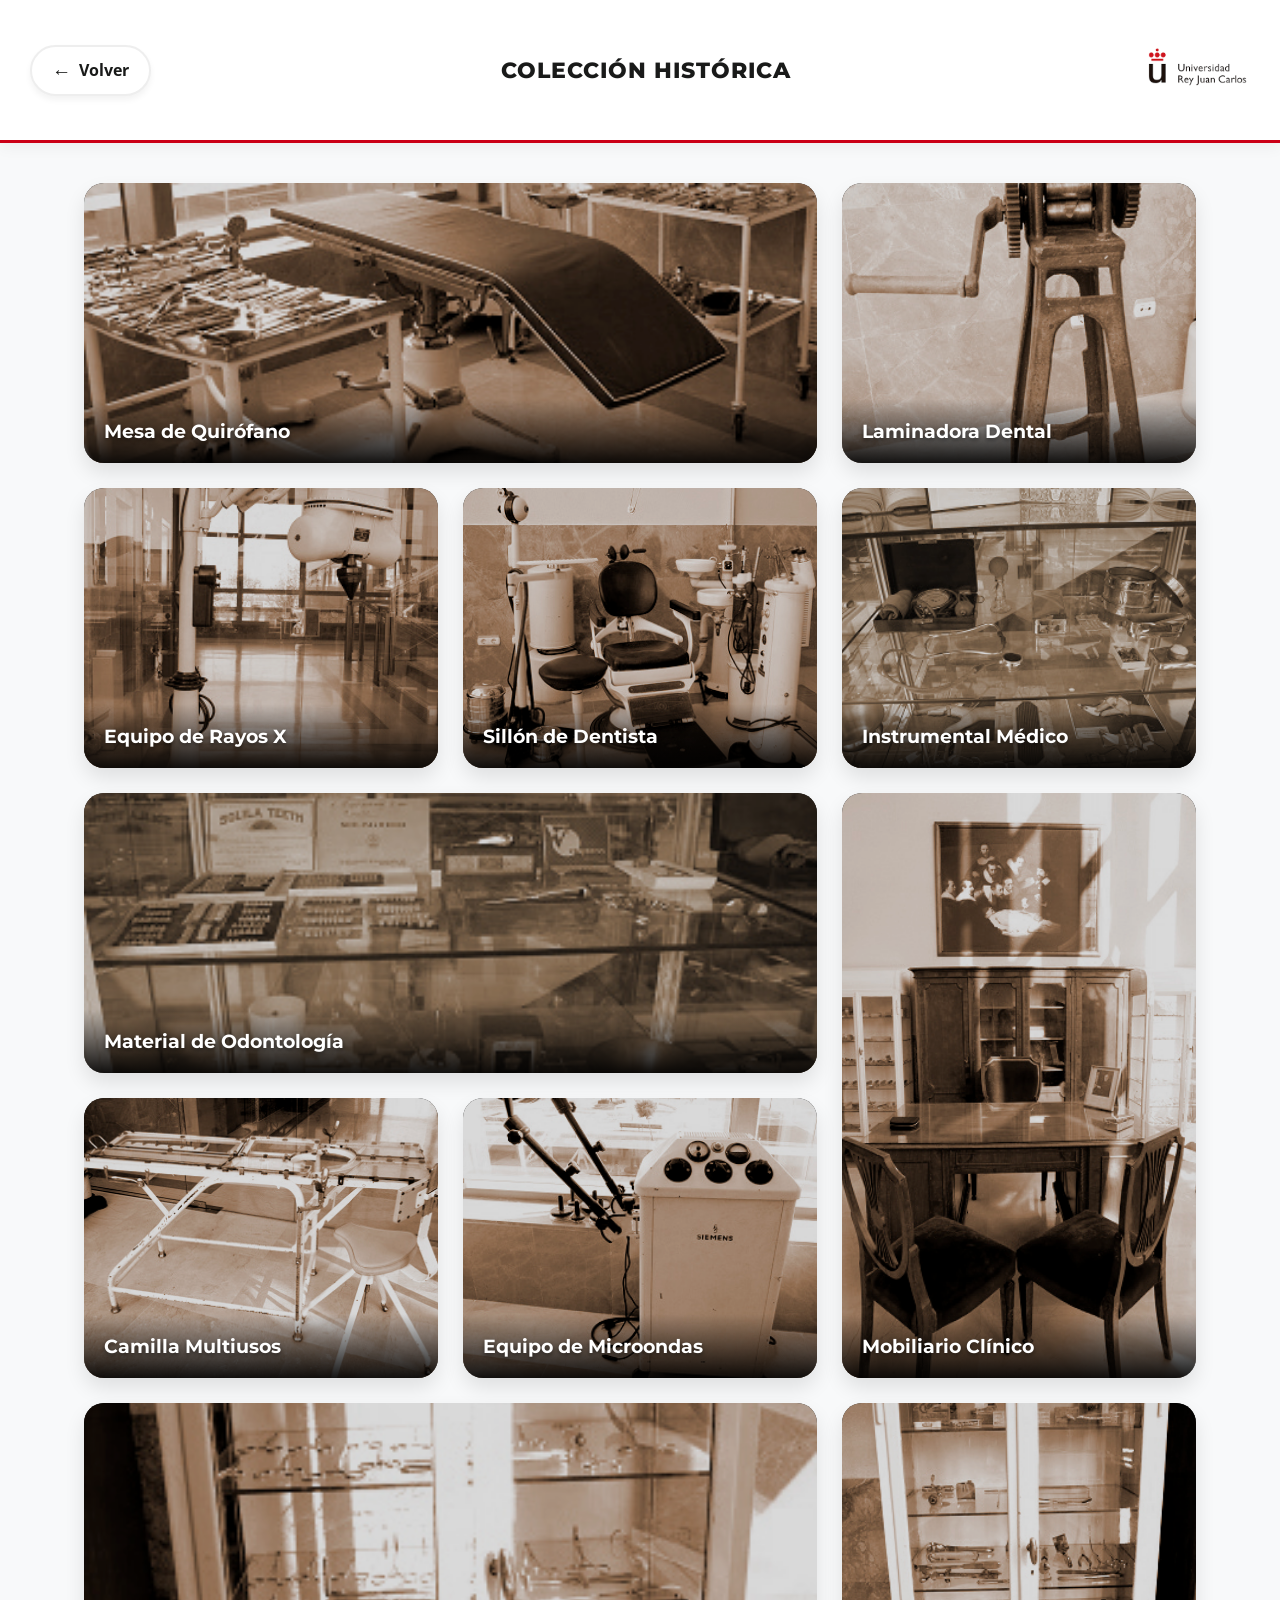
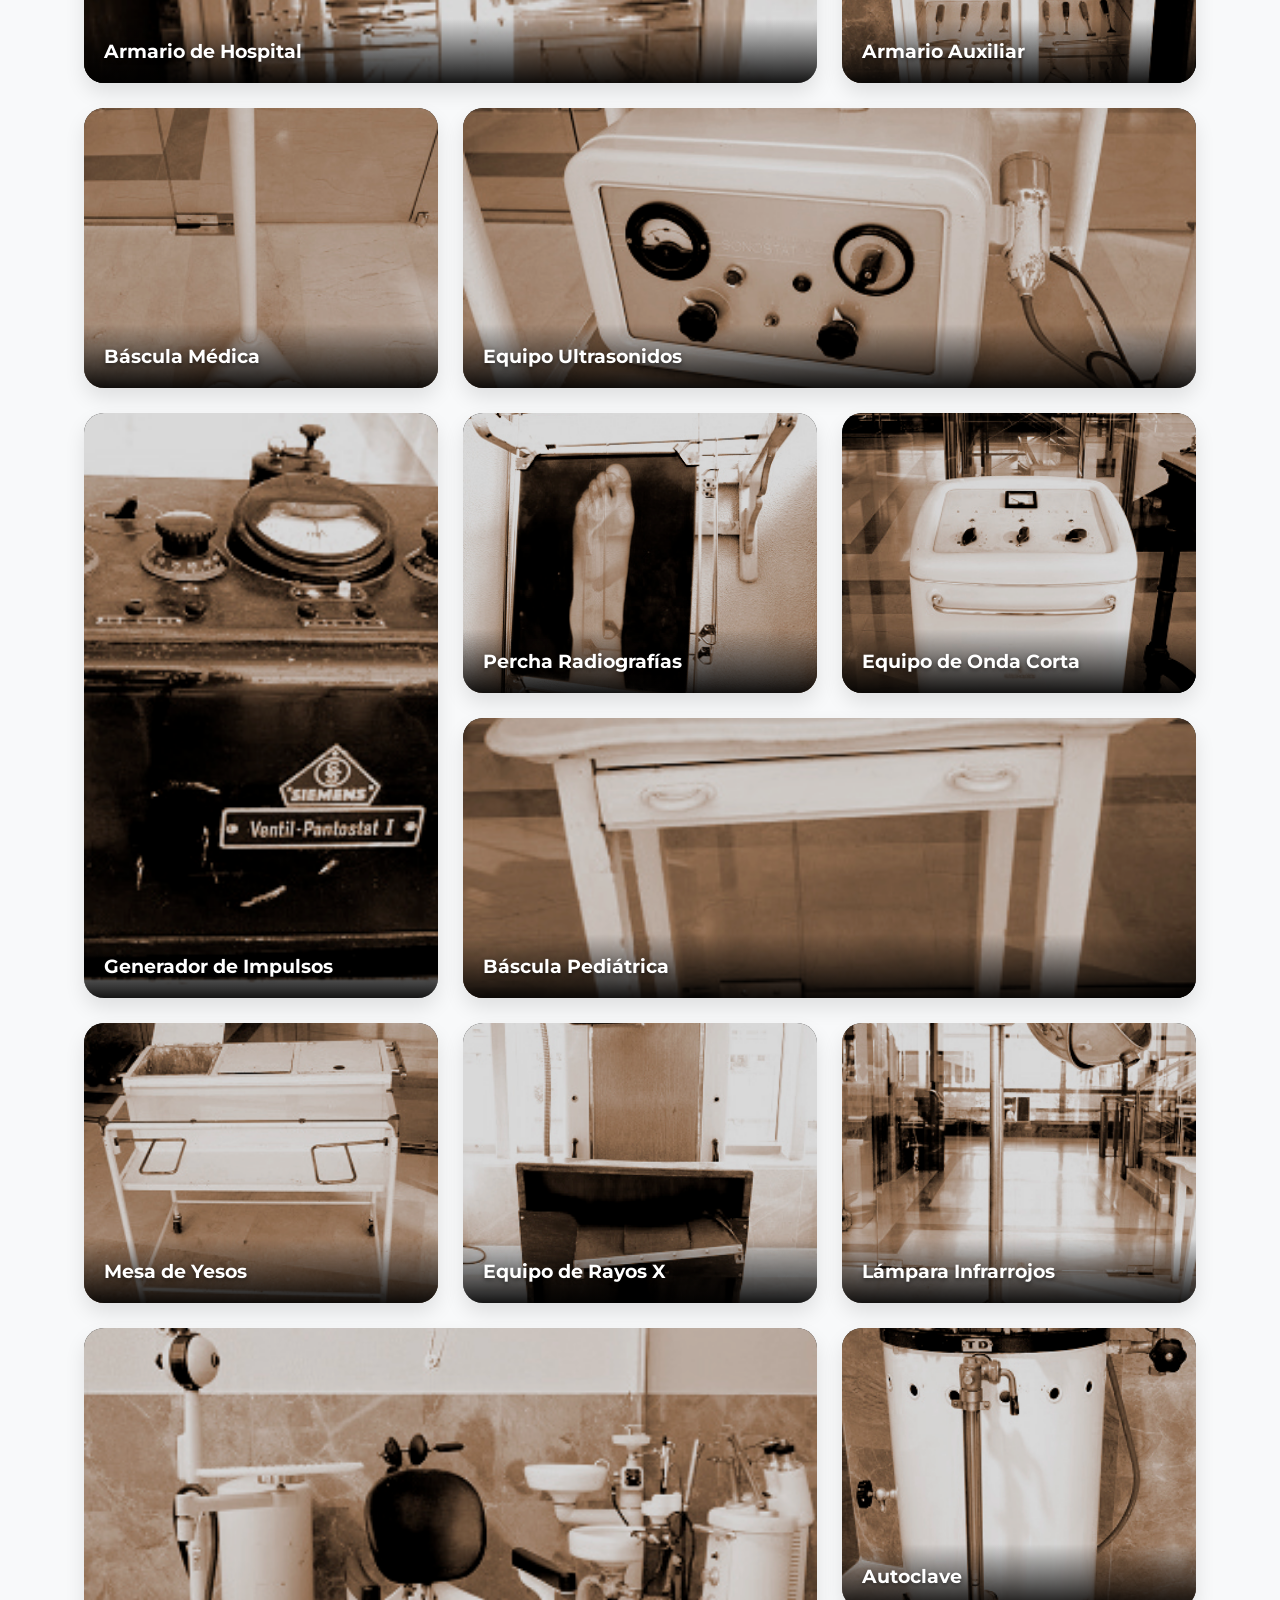
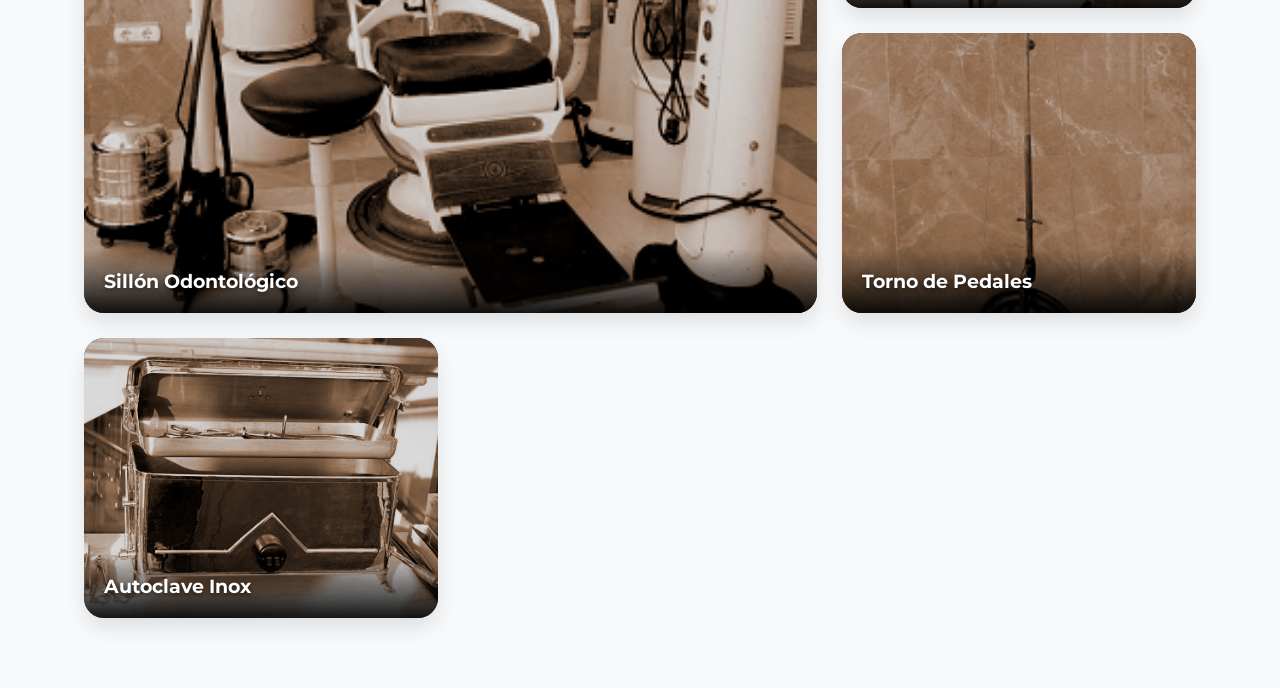
==== commit b1f8a4f8: "commit" ====
--- a/pages/galeria.html
+++ b/pages/galeria.html
@@ -18,7 +18,7 @@
         <div class="header-title">
             <h1>Colección Histórica</h1>
         </div>
-        <img src="../assets/gallery/Logo_urjc.jpg" alt="URJC" style="height: 50px" />
+        <img src="../assets/gallery/Logo_urjc.jpg" alt="URJC" style="height: 110px" />
     </header>
 
     <main>
@@ -212,7 +212,7 @@
         </div>
     </div>
 
-    <script src="../../js/main.js"></script>
+    <script src="../js/main.js"></script>
 </body>
 
 </html>
--- a/css/styles.css
+++ b/css/styles.css
@@ -21,43 +21,37 @@
     display: flex;
     flex-direction: column;
     overflow-x: hidden; 
+    
+    /* SEGURIDAD KIOSCO */
     user-select: none;  
+    -webkit-user-select: none;
+    -webkit-touch-callout: none;
     -webkit-tap-highlight-color: transparent; 
 }
 
+img { pointer-events: none; } /* Bloquea arrastre de imágenes */
+
 /* =========================================
    2. CABECERAS
    ========================================= */
-/* Home Header */
-.top-bar {
-    background: white;
+header.compact-header {
+    background: rgba(255, 255, 255, 0.95); /* Efecto vidrio */
+    backdrop-filter: blur(10px);
+    padding: 15px 30px;
     display: flex;
     justify-content: space-between;
     align-items: center;
-    padding: 15px 40px;
-    height: 12vh;
-    box-shadow: 0 2px 20px rgba(0,0,0,0.03);
-    z-index: 10;
-}
-.logo { height: 70px; object-fit: contain; }
-
-/* Inner Pages Header */
-header.compact-header {
-    background: rgba(255, 255, 255, 0.98); 
-    padding: 15px 30px;
-    display: flex;
-    justify-content: space-between;
-    align-items: center;
-    border-bottom: 4px solid var(--urjc-red);
+    border-bottom: 3px solid var(--urjc-red);
     box-shadow: 0 4px 15px rgba(0,0,0,0.05);
     position: sticky; 
     top: 0;
     z-index: 100;
 }
+
 .header-title h1 {
     font-family: 'Montserrat', sans-serif;
     font-size: 1.4rem;
-    font-weight: 700;
+    font-weight: 800;
     color: var(--urjc-dark);
     text-transform: uppercase;
     letter-spacing: 1px;
@@ -70,13 +64,21 @@
     align-items: center;
     text-decoration: none;
     color: var(--urjc-dark);
-    font-weight: 600;
+    font-weight: 700;
     padding: 10px 20px;
     border-radius: 50px;
-    background: #f0f0f0;
+    background: #fff;
+    border: 2px solid #eee;
     transition: all 0.2s;
-}
-.btn-back:active { background-color: var(--urjc-red); color: white; }
+    box-shadow: 0 4px 6px rgba(0,0,0,0.05);
+}
+
+.btn-back:active { 
+    background-color: var(--urjc-red); 
+    color: white; 
+    border-color: var(--urjc-red);
+    transform: scale(0.95);
+}
 .btn-back span { margin-right: 8px; font-size: 1.2rem; }
 
 
@@ -103,243 +105,204 @@
 }
 
 /* =========================================
-   4. HOME PAGE REDISEÑADA (¡NUEVO!)
-   ========================================= */
-
-.content-area {
-    display: flex;
-    flex-direction: column;
+   4. HOME PAGE REDISEÑADA
+   ========================================= */
+.home-page {
+    display: flex;
+    justify-content: center;
     align-items: center;
-    gap: 20px; /* Reducido para acercar las opciones */
-    padding: 20px 40px;
-}
-
-/* Banner estático: Sin sombras pesadas para no parecer botón */
-.hero-banner {
+    background: linear-gradient(135deg, #ffffff 0%, #f2f2f2 100%);
+    overflow: hidden; /* Sin scroll en la home */
+}
+
+.main-container-home {
     width: 100%;
-    height: 25vh; /* Un poco más bajo para dar aire */
+    max-width: 1400px;
+    padding: 20px;
+    text-align: center;
+    display: flex;
+    flex-direction: column;
+    height: 95vh;
+    justify-content: center;
+}
+
+.hero-section { margin-bottom: 40px; }
+
+.logos-home img { height: 150px; margin-bottom: 20px; }
+
+.hero-section h1 {
+    font-family: 'Montserrat', sans-serif;
+    font-size: 3.5rem;
+    font-weight: 900;
+    color: var(--urjc-red);
+    letter-spacing: -1px;
+    margin-bottom: 5px;
+    text-transform: uppercase;
+}
+
+.subtitle {
+    font-size: 1.5rem; color: #333; font-weight: 700; margin-bottom: 20px;
+}
+
+.instruction {
+    font-family: 'Montserrat', sans-serif; color: #666; font-size: 1.1rem;
+    text-transform: uppercase; letter-spacing: 2px; margin-top: 30px;
+    position: relative; display: inline-block;
+}
+.instruction::after {
+    content: ''; display: block; width: 50%; height: 2px; 
+    background: var(--urjc-red); margin: 10px auto 0;
+}
+
+/* Tarjetas Gigantes de Navegación */
+.home-nav {
+    display: flex; gap: 30px; width: 100%; height: 50vh;
+}
+
+.nav-card {
+    flex: 1; position: relative;
+    border-radius: 20px; overflow: hidden;
+    cursor: pointer; text-decoration: none;
+    box-shadow: 0 15px 40px rgba(0,0,0,0.15);
+    background: #000; transition: transform 0.3s;
+    pointer-events: auto !important; 
+}
+
+.nav-card:first-child .nav-bg {
+    object-position: top; 
+}
+
+.nav-card:active { transform: scale(0.96); }
+
+.nav-bg {
+    width: 100%; height: 100%; object-fit: cover;
+    opacity: 0.7; transition: transform 0.5s, opacity 0.5s;
+}
+
+.nav-card:active .nav-bg { transform: scale(1.1); opacity: 0.5; }
+
+.nav-content {
+    position: absolute; bottom: 0; left: 0; width: 100%;
+    padding: 40px;
+    background: linear-gradient(to top, rgba(0,0,0,0.9), transparent);
+    color: white; text-align: left;
+}
+
+.nav-content h2 {
+    font-family: 'Montserrat', sans-serif; font-size: 2rem; margin-bottom: 10px;
+}
+
+.nav-content span {
+    font-weight: 700; text-transform: uppercase; color: var(--urjc-red); background: white;
+    padding: 5px 15px; border-radius: 20px; font-size: 0.8rem;
+}
+
+/* =========================================
+   5. PÁGINA PERSONAJES
+   ========================================= */
+
+.grid-personajes {
+    display: grid;
+    /* Esto forzará que quepan unas 3 tarjetas por fila en pantallas grandes */
+    grid-template-columns: repeat(auto-fit, minmax(350px, 1fr));
+    gap: 40px; /* Más espacio entre personajes para llenar la pantalla */
+    max-width: 1400px;
+    margin: 20px auto;
+    padding: 40px;
+    /* Centramos el grid si sobran huecos */
+    justify-content: center;
+}
+
+.card-personaje {
+    background: white;
+    border-radius: 20px;
+    overflow: hidden;
+    /* Diseño Vertical */
+    display: flex;
+    flex-direction: column;
+    
+    /* Sombra elegante que da profundidad */
+    box-shadow: 0 15px 35px rgba(0,0,0,0.1);
+    transition: transform 0.3s cubic-bezier(0.25, 0.8, 0.25, 1);
+    
+    /* Importante para el táctil */
+    cursor: pointer;
+    pointer-events: auto !important;
     position: relative;
-    border-radius: var(--radius);
-    overflow: hidden;
-    border: 1px solid rgba(0,0,0,0.05); /* Un borde fino en lugar de sombra */
-}
-
-.hero-image {
+    border: 1px solid rgba(0,0,0,0.05);
+}
+
+/* Efecto al tocar */
+.card-personaje:active {
+    transform: scale(0.96);
+    box-shadow: 0 5px 15px rgba(0,0,0,0.15);
+}
+
+/* LA IMAGEN (Retrato Alto) */
+.card-personaje img {
     width: 100%;
-    height: 100%;
+    /* Altura fija grande para que se vean bien las fotos verticales */
+    height: 480px; 
     object-fit: cover;
-    display: block;
-    filter: grayscale(20%) brightness(0.9);
-}
-
-.hero-overlay {
-    position: absolute;
-    top: 0; left: 0; width: 100%; height: 100%;
-    background: radial-gradient(circle, rgba(0,0,0,0.1) 0%, rgba(0,0,0,0.5) 100%),
-                linear-gradient(to bottom, rgba(0,0,0,0.2), rgba(0,0,0,0.5));
-    z-index: 1;
-}
-
-.hero-text {
-    position: absolute;
-    top: 50%; left: 50%;
-    transform: translate(-50%, -50%);
-    width: 90%;
+    /* CLAVE: Alineamos arriba para no cortar cabezas */
+    object-position: top center; 
+    
+    /* Un pequeño degradado en la base de la foto para unirla con el texto */
+    border-bottom: 5px solid var(--urjc-red);
+}
+
+/* EL TEXTO */
+.info-personaje {
+    padding: 25px;
     text-align: center;
-    color: white;
-    z-index: 2;
-}
-
-.hero-text h1 {
+    background: white;
+    flex-grow: 1;
+    display: flex;
+    flex-direction: column;
+    align-items: center;
+    justify-content: center;
+}
+
+.info-personaje h3 {
     font-family: 'Montserrat', sans-serif;
-    font-size: 3.5rem; 
-    font-weight: 900;
-    margin-bottom: 5px;
-    letter-spacing: -1px;
-    text-shadow: 0 4px 15px rgba(0,0,0,0.5); 
-}
-
-.hero-text {
-    position: absolute;
-    top: 50%; left: 50%;
-    transform: translate(-50%, -50%);
-    width: 90%;
-    text-align: center;
-    color: white;
-}
-
-.hero-text h1 {
-    font-family: 'Montserrat', sans-serif;
-    font-size: 3rem;
-    font-weight: 900;
-    margin-bottom: 5px;
-    letter-spacing: -1px;
-}
-
-.hero-text .subtitle {
-    font-size: 1.4rem;
-    letter-spacing: 3px;
-    color: var(--bg-color);
-    font-weight: 700;
-    display: inline-block;
-    padding-bottom: 8px;
-    margin-top: 10px;
-}
-
-/* Mensaje de instrucción */
-.welcome-message {
-    margin: 10px 0;
-}
-
-.instruction-text {
-    font-family: 'Montserrat', sans-serif;
-    font-size: 1.1rem;
+    font-size: 1.8rem; /* Nombre grande */
+    color: var(--urjc-dark);
+    margin-bottom: 8px;
+    font-weight: 800;
+    line-height: 1.1;
+}
+
+.info-personaje p {
+    font-size: 1rem;
     color: #666;
     font-weight: 600;
-    position: relative;
-    padding-bottom: 10px;
-}
-
-.instruction-text::after {
-    content: '';
-    position: absolute;
-    bottom: 0; left: 25%; width: 50%;
-    height: 3px;
+    text-transform: uppercase;
+    letter-spacing: 2px;
+    margin-bottom: 20px;
+}
+
+/* Botón estilizado */
+.btn-indicator {
+    padding: 12px 30px;
+    background: #f4f4f4;
+    color: #333;
+    border-radius: 50px;
+    font-size: 0.85rem;
+    font-weight: 700;
+    text-transform: uppercase;
+    transition: background 0.2s;
+}
+
+.card-personaje:active .btn-indicator {
     background: var(--urjc-red);
-    border-radius: 10px;
-}
-
-.navigation-grid {
-    display: flex;
-    gap: 30px;
-    width: 100%;
-    height: 40vh;
-    margin-top: 10px;
-}
-
-.nav-card {
-    position: relative;
-    flex: 1;
-    border-radius: 30px; 
-    overflow: hidden;
-    text-decoration: none;
-    box-shadow: 0 15px 35px rgba(0,0,0,0.15);
-    border: 3px solid transparent;
-    transition: all 0.4s cubic-bezier(0.165, 0.84, 0.44, 1);
-    background: #000; 
-}
-
-.nav-card-bg {
-    width: 100%;
-    height: 100%;
-    object-fit: cover;
-    opacity: 0.7; 
-    transition: transform 0.6s ease;
-}
-
-/* Efecto de presión táctil */
-.nav-card:active {
-    transform: scale(0.97);
-    border-color: var(--urjc-red);
-}
-
-.nav-card:active .nav-card-bg {
-    transform: scale(1.1);
-    opacity: 0.5;
-}
-
-.nav-card-overlay {
-    position: absolute;
-    top: 0; left: 0; width: 100%; height: 100%;
-    background: linear-gradient(to top, 
-                rgba(0,0,0,0.9) 0%, 
-                rgba(0,0,0,0.4) 50%, 
-                transparent 100%);
-}
-
-.nav-card-content {
-    position: absolute;
-    bottom: 0; left: 0;
-    padding: 40px 30px;
-    width: 100%;
-    text-align: center;
     color: white;
-    z-index: 5;
-}
-
-.nav-card-content h2 {
-    font-family: 'Montserrat', sans-serif;
-    font-size: 2.2rem;
-    font-weight: 900;
-    margin-bottom: 8px;
-    text-transform: uppercase;
-    letter-spacing: 1px;
-    color: white;
-}
-
-.nav-card-content p {
-    font-size: 1.1rem;
-    opacity: 0.9;
-    margin-bottom: 25px;
-    font-weight: 400;
-    color: #eee;
-}
-
-.btn-explore {
-    display: inline-block;
-    padding: 14px 40px;
-    background-color: var(--urjc-red);
-    color: white;
-    font-weight: 800;
-    border-radius: 50px;
-    text-transform: uppercase;
-    font-size: 0.9rem;
-    letter-spacing: 2px;
-    box-shadow: 0 8px 20px rgba(203, 0, 23, 0.4);
-    transition: background 0.2s;
-}
-
-.nav-card:active .btn-explore {
-    background-color: white;
-    color: var(--urjc-red);
-}
-/* =========================================
-   5. PÁGINA PERSONAJES (Fichas)
-   ========================================= */
-.grid-personajes {
-    display: grid;
-    grid-template-columns: repeat(auto-fit, minmax(220px, 1fr));
-    gap: 30px;
-    max-width: 1400px; margin: 0 auto;
-}
-
-.card-personaje {
-    background: white;
-    border-radius: var(--radius);
-    overflow: hidden;
-    box-shadow: var(--shadow-soft);
-    border: 1px solid #eee;
-    display: flex;
-    flex-direction: column;
-    text-align: center;
-    cursor: pointer;
-    transition: transform 0.2s;
-}
-.card-personaje:active { transform: scale(0.96); }
-
-.card-personaje img {
-    width: 100%; height: 250px; object-fit: cover; object-position: top;
-}
-
-.info-personaje {
-    padding: 20px; flex-grow: 1; display: flex; flex-direction: column; justify-content: center;
-}
-.info-personaje h3 {
-    color: var(--urjc-red); font-family: 'Montserrat', sans-serif; margin-bottom: 5px;
-}
-.btn-indicator {
-    display: inline-block; padding: 8px 15px; background: #eee; border-radius: 20px;
-    font-size: 0.8rem; margin-top: 10px; color: #555;
+}
+
+/* RESPONSIVE: En móviles muy estrechos, ajustamos la altura */
+@media (max-width: 768px) {
+    .card-personaje img {
+        height: 350px;
+    }
 }
 
 
@@ -348,91 +311,69 @@
    ========================================= */
 .grid-galeria {
     display: grid;
-    /* Creamos un grid complejo para que no sea aburrido */
-    grid-template-columns: repeat(4, 1fr);
+    /* CAMBIO 1: En lugar de 4 fijos, rellena automáticamente según el ancho */
+    grid-template-columns: repeat(auto-fill, minmax(320px, 1fr));
     grid-auto-rows: 280px;
-    gap: 20px;
-    max-width: 1400px;
+    gap: 25px; /* Un poco más de espacio entre fotos */
+    
+    /* CAMBIO 2: Ocupar casi toda la pantalla (antes estaba en 1400px) */
+    max-width:90vw; 
     margin: 0 auto;
     padding: 20px;
+    padding-bottom: 50px;
+
+    /* CAMBIO 3: Magia para rellenar huecos si las piezas grandes dejan espacios */
+    grid-auto-flow: dense; 
 }
 
 .item-galeria {
     position: relative;
-    border-radius: 24px; /* Bordes más orgánicos */
+    border-radius: 20px;
     overflow: hidden;
     background: #000;
     box-shadow: 0 10px 20px rgba(0,0,0,0.1);
     transition: transform 0.2s cubic-bezier(0.175, 0.885, 0.32, 1.275);
-}
-
-/* Hacemos que algunos elementos sean más grandes que otros para romper la monotonía */
-.item-galeria:nth-child(4n+1) { grid-column: span 2; }
-.item-galeria:nth-child(7n) { grid-row: span 2; }
-
+    
+    /* Importante para el click */
+    pointer-events: auto !important;
+    touch-action: none; 
+    cursor: pointer;
+}
+
+/* Reglas Bento (Elementos grandes) */
+/* Hacemos que el primero de cada 4 ocupe 2 columnas */
+.item-galeria:nth-child(4n+1) { 
+    grid-column: span 2; 
+}
+/* Hacemos que el séptimo ocupe 2 filas de alto */
+.item-galeria:nth-child(7n) { 
+    grid-row: span 2; 
+}
+
+/* BLOQUEO TOTAL DE HIJOS */
+.item-galeria * { pointer-events: none !important; }
+
+/* IMÁGENES */
 .item-galeria img {
-    width: 100%;
-    height: 100%;
-    object-fit: cover;
-    opacity: 0.85;
-    transition: all 0.5s ease;
-}
-
-/* Al tocar (simulando hover para táctil) */
-.item-galeria:active {
-    transform: scale(0.98);
-}
-
-.item-galeria:active img {
-    transform: scale(1.05);
-    opacity: 0.6;
-}
-
-/* Etiqueta flotante refinada */
+    width: 100%; height: 100%; object-fit: cover;
+    opacity: 0.85; transition: all 0.5s ease;
+}
+
+/* INTERACCIÓN TÁCTIL */
+.item-galeria:active { transform: scale(0.98); }
+.item-galeria:active img { transform: scale(1.05); opacity: 0.6; }
+
+/* ETIQUETA */
 .info-overlay-label {
-    position: absolute;
-    bottom: 20px;
-    left: 20px;
-    right: 20px;
-    color: white;
-    z-index: 2;
-}
-
+    position: absolute; bottom: 0; left: 0; width: 100%;
+    padding: 20px;
+    background: linear-gradient(to top, rgba(0,0,0,0.9) 0%, transparent 100%);
+    color: white; z-index: 2;
+}
 .info-overlay-label h3 {
-    font-family: 'Montserrat', sans-serif;
-    font-size: 1.2rem;
-    font-weight: 900;
-    text-shadow: 0 2px 4px rgba(0,0,0,0.5);
-    margin-bottom: 5px;
-}
-
-.info-overlay-label .tap-hint {
-    font-size: 0.7rem;
-    text-transform: uppercase;
-    letter-spacing: 2px;
-    background: var(--urjc-red);
-    display: inline-block;
-    padding: 4px 10px;
-    border-radius: 4px;
-}
-
-/* Mejora del Modal para lectura en pantalla táctil */
-.modal-text {
-    padding: 50px;
-    background: linear-gradient(to bottom, #ffffff, #f9f9f9);
-}
-
-.modal-text h2 {
-    font-size: 2.5rem;
-    letter-spacing: -1px;
-    line-height: 1;
-}
-
-#modal-desc {
-    font-size: 1.2rem;
-    color: #444;
-}
-
+    font-family: 'Montserrat', sans-serif; font-size: 1.2rem; font-weight: 700;
+    margin: 0; text-shadow: 0 2px 4px rgba(0,0,0,0.5);
+}
 
 /* =========================================
    7. VENTANA MODAL (Info Popup)
@@ -522,22 +463,17 @@
 }
 
 /* =========================================
-   9. BLOQUEOS DE INTERACCIÓN TÁCTIL
-   ========================================= */
-
-img {
-    -webkit-user-drag: none;
-    pointer-events: auto; 
-}
-
-.item-galeria, .bento-item, .nav-card, .card-personaje {
+   9. BLOQUEOS TÁCTILES GLOBALES - REFORZADOS
+   ========================================= */
+* {
+    -webkit-user-select: none;
+    user-select: none;
+    -webkit-touch-callout: none !important; 
+    -webkit-tap-highlight-color: transparent;
+}
+
+/* Solo permitimos eventos en los contenedores principales */
+.item-galeria, .card-personaje, .nav-card, .btn-back, .btn-close {
     pointer-events: auto !important;
-    cursor: pointer;
-    position: relative; 
-    z-index: 10;
-}
-
-/* Evitamos que cualquier elemento interno de la galería bloquee el clic del padre */
-.item-galeria *, .bento-item * {
-    pointer-events: none;
+    touch-action: pan-y; 
 }
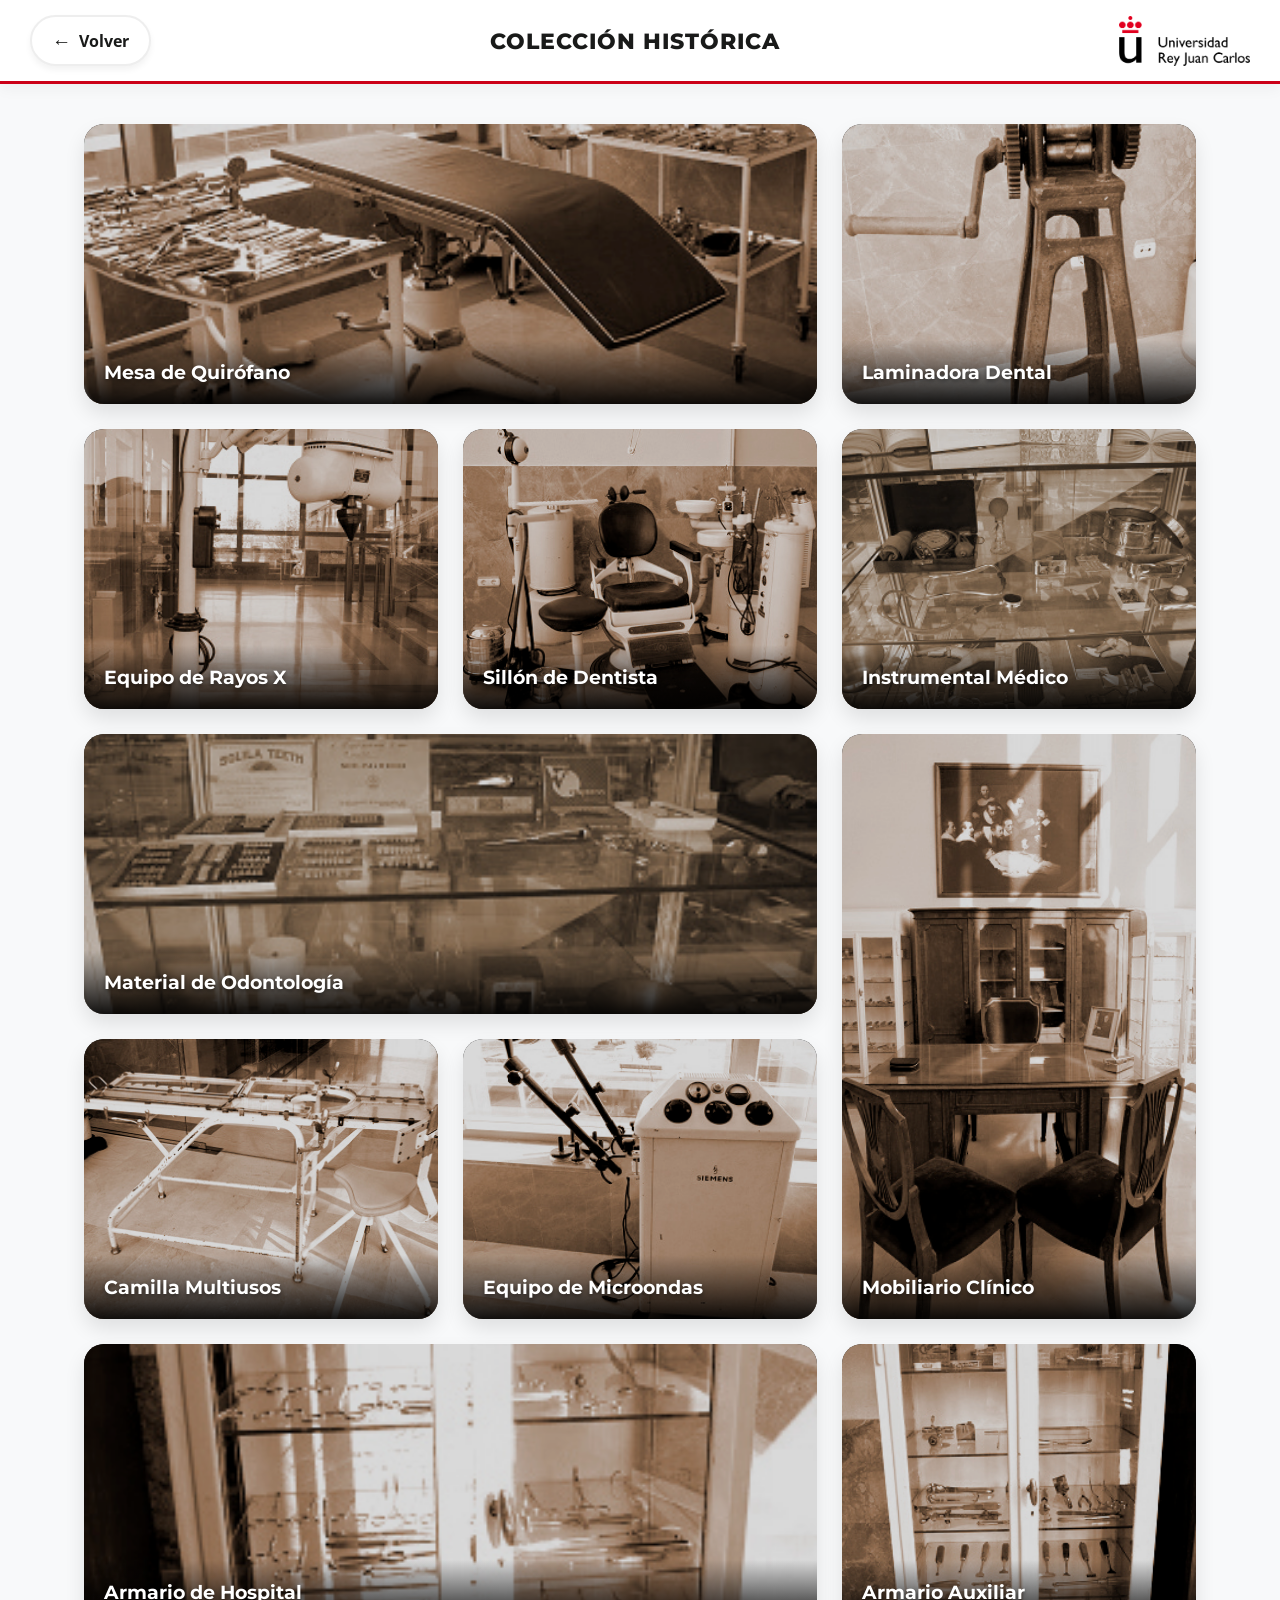
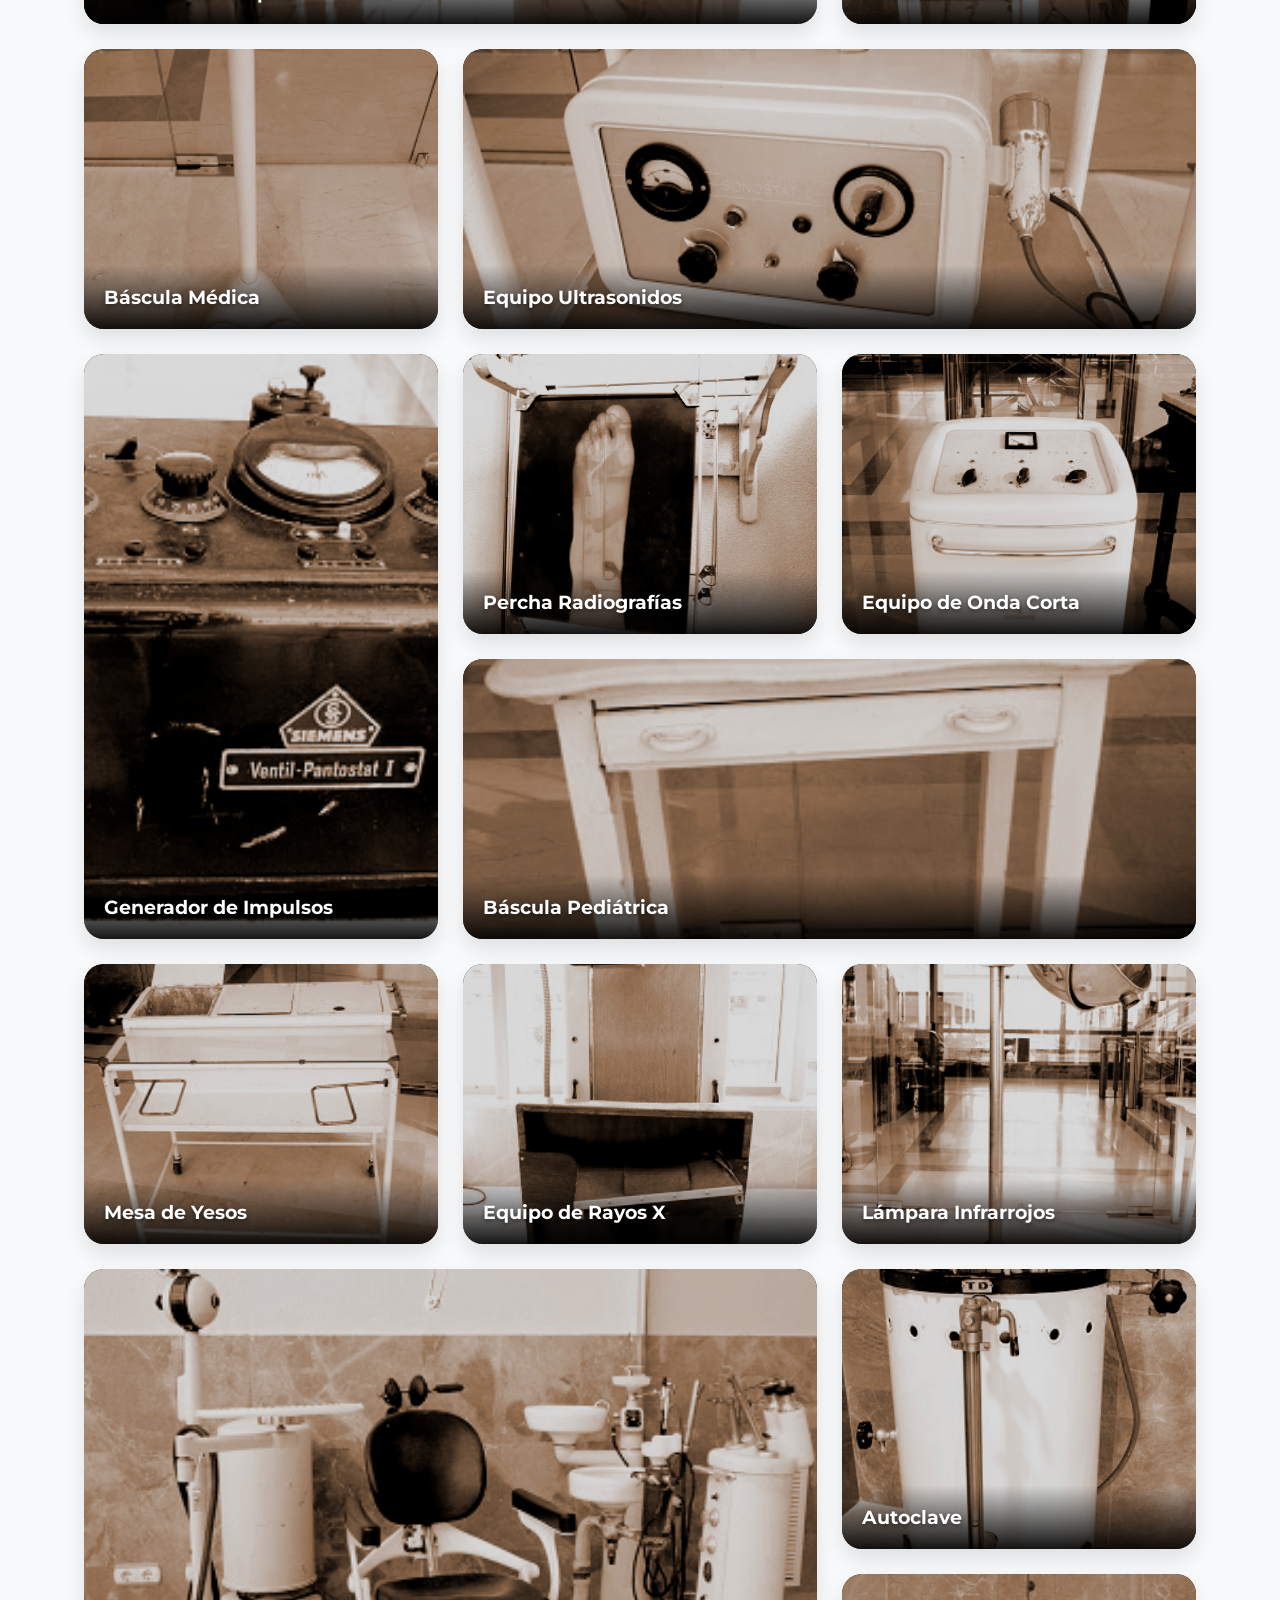
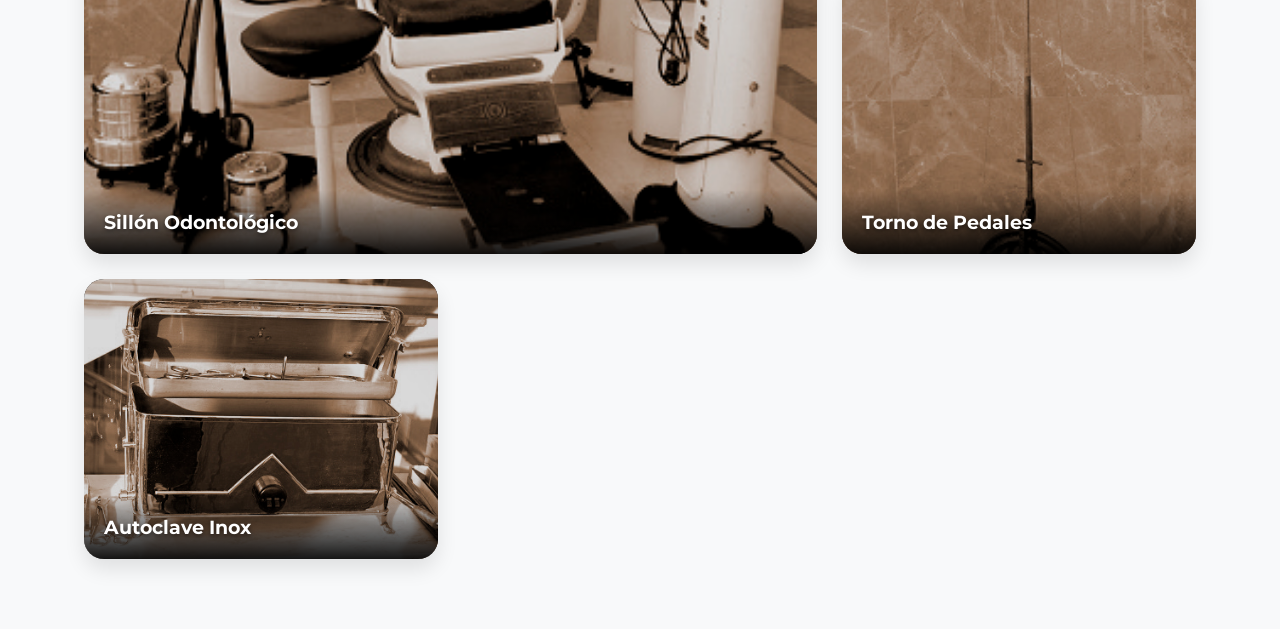
==== commit 76447d42: "coommit" ====
--- a/pages/galeria.html
+++ b/pages/galeria.html
@@ -18,7 +18,7 @@
         <div class="header-title">
             <h1>Colección Histórica</h1>
         </div>
-        <img src="../assets/gallery/Logo_urjc.jpg" alt="URJC" style="height: 110px" />
+        <img src="../assets/gallery/Logo_urjc.png" alt="URJC" style="height: 50px" />
     </header>
 
     <main>
--- a/css/styles.css
+++ b/css/styles.css
@@ -128,7 +128,7 @@
 
 .hero-section { margin-bottom: 40px; }
 
-.logos-home img { height: 150px; margin-bottom: 20px; }
+.logos-home img { height: 70px; margin-bottom: 20px; }
 
 .hero-section h1 {
     font-family: 'Montserrat', sans-serif;
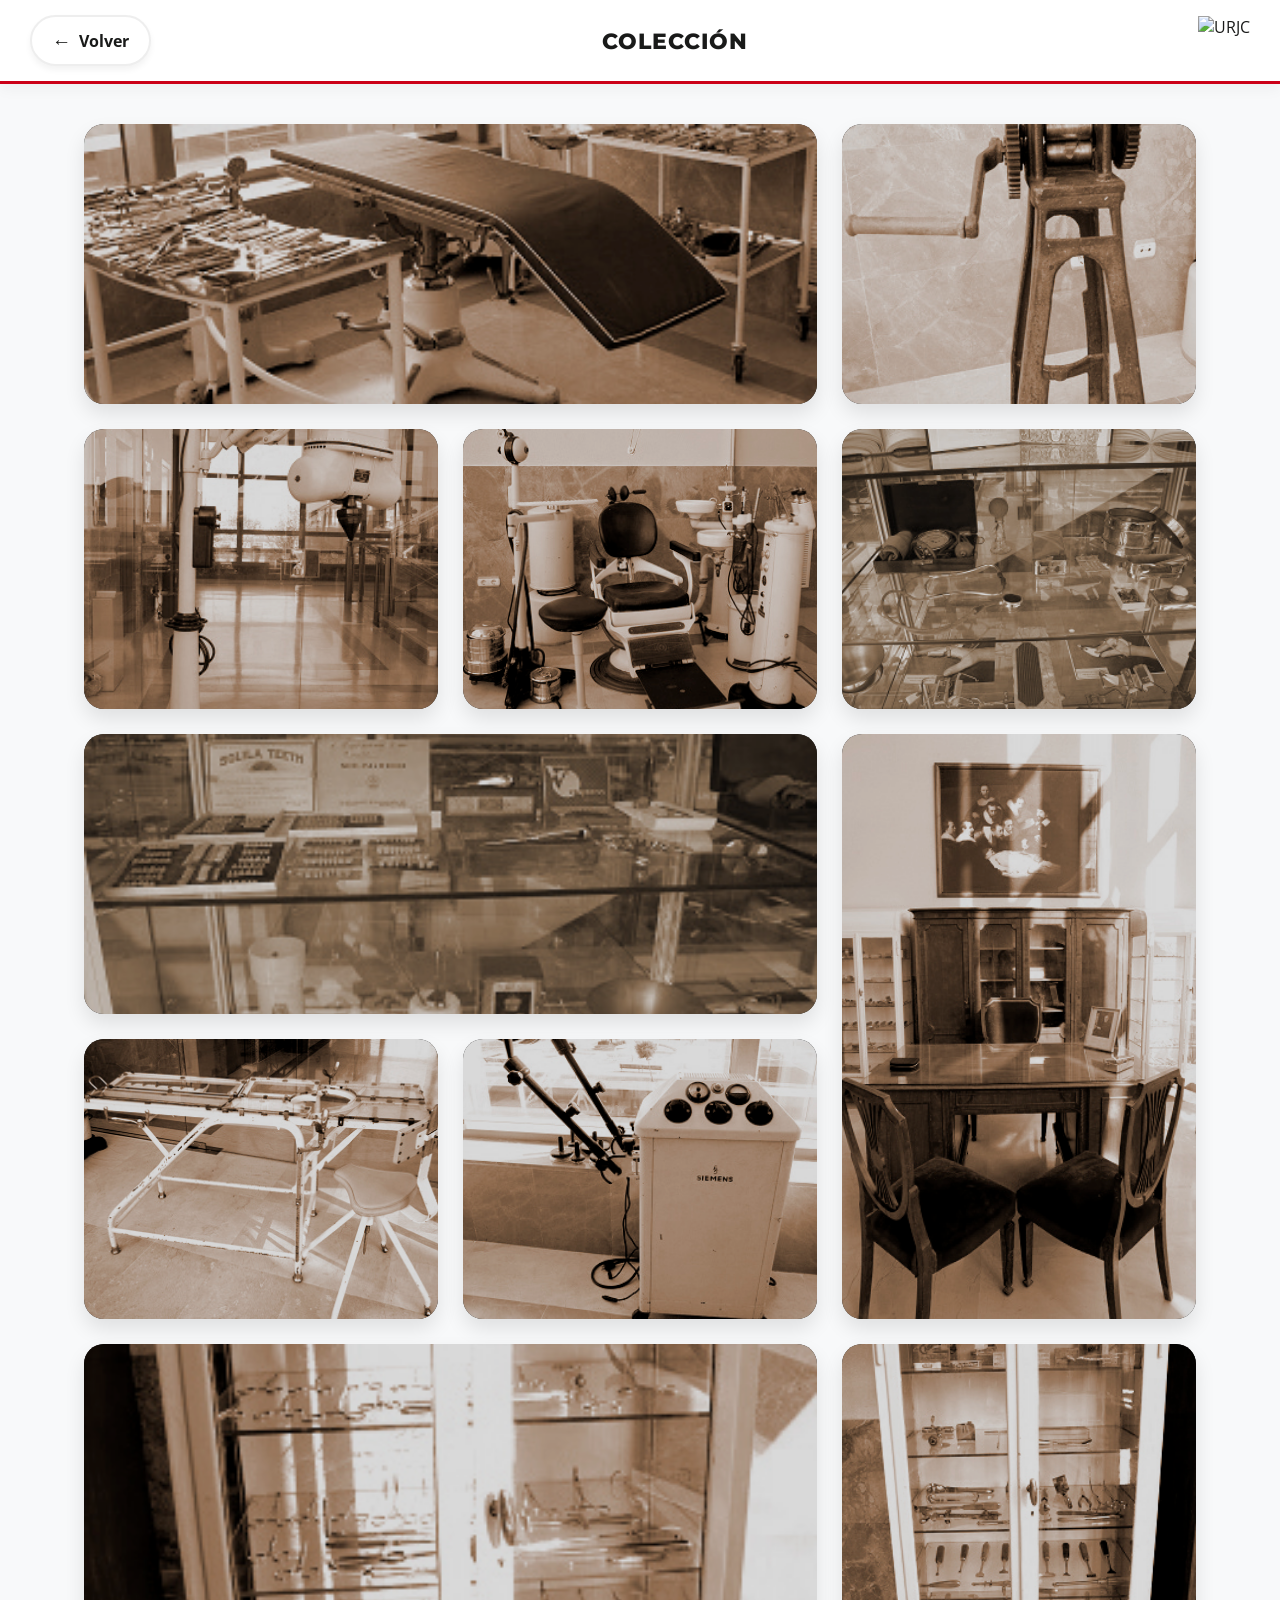
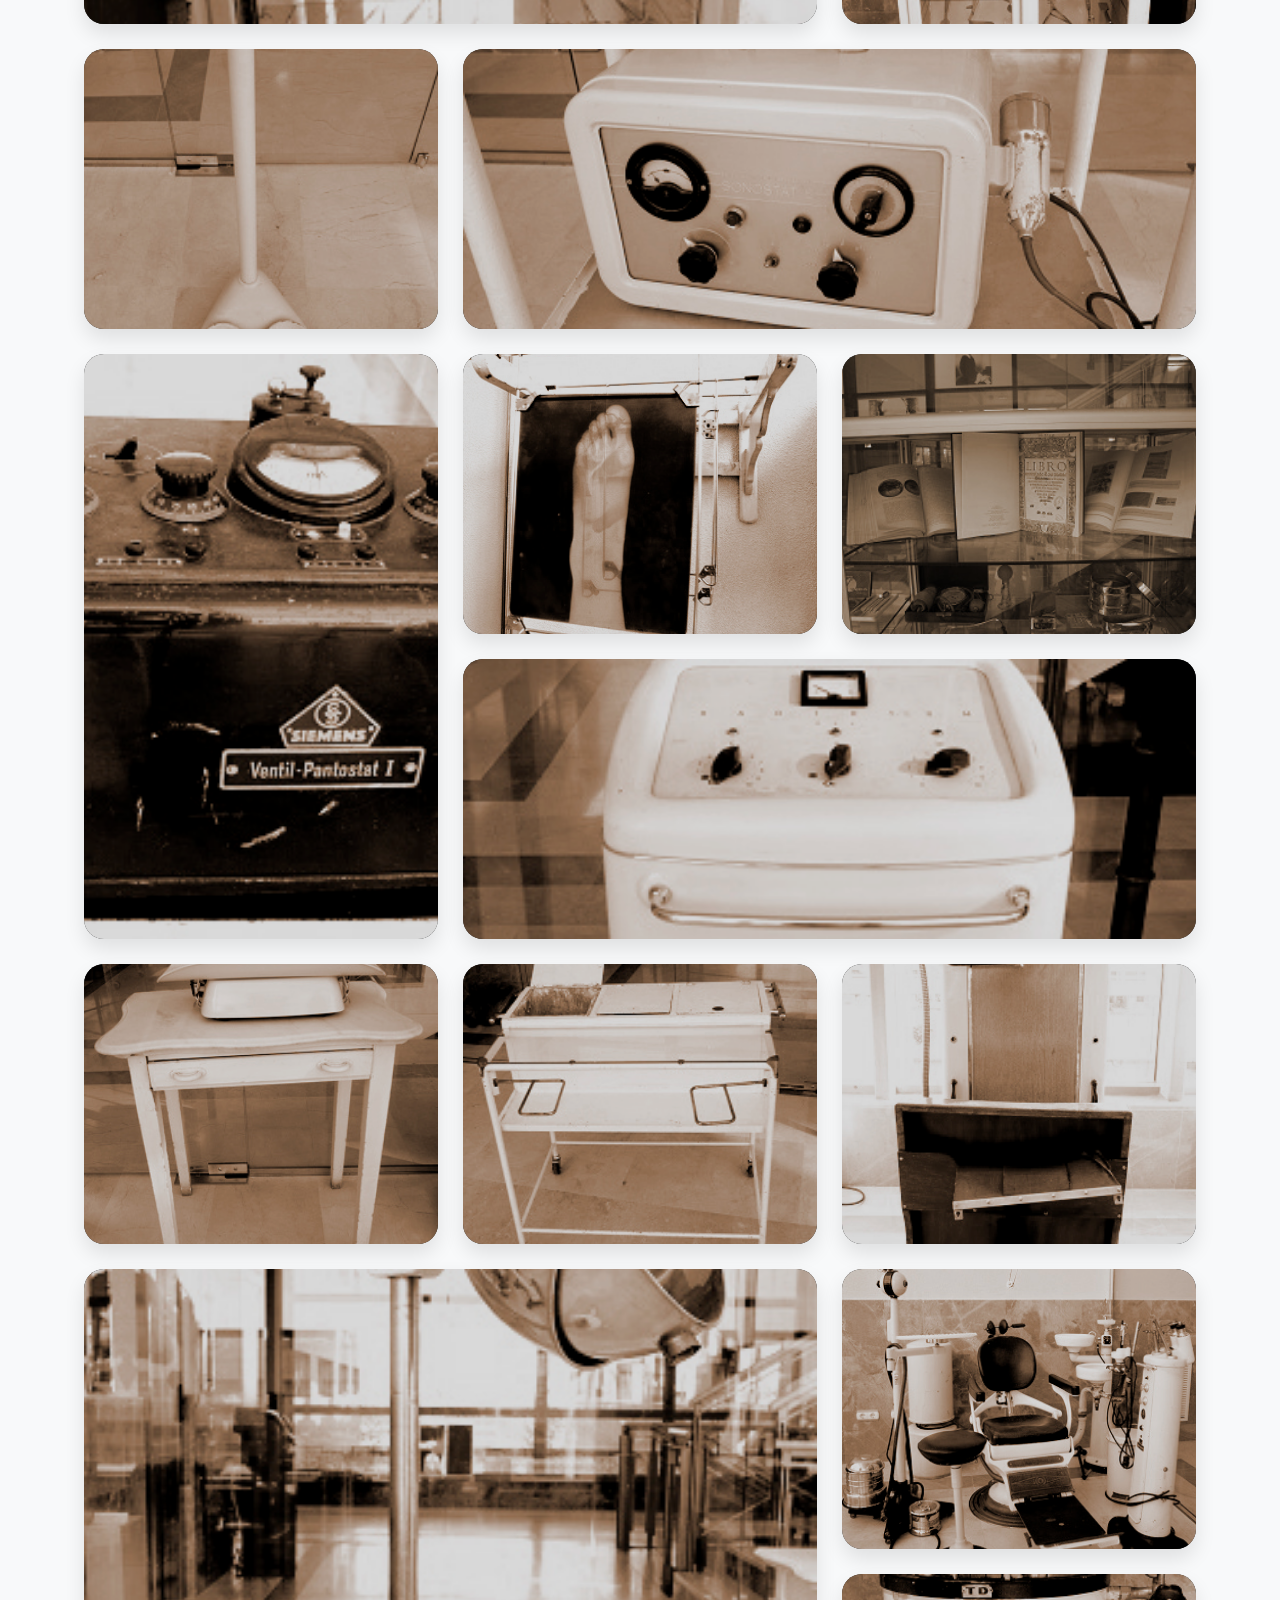
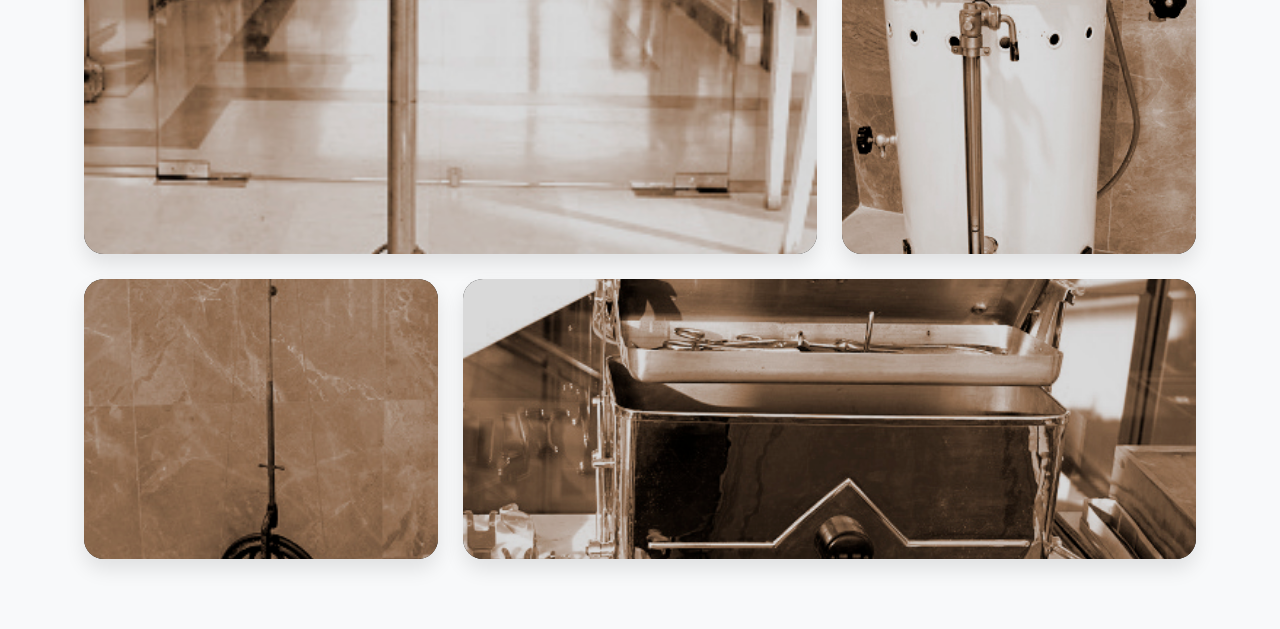
==== commit 2605f02f: "Update galeria.html The reference paths were broken on the static website." ====
--- a/pages/galeria.html
+++ b/pages/galeria.html
@@ -8,7 +8,7 @@
     <link rel="icon" type="image/png" href="../assets/gallery/Logo.jpg" />
 
     <link rel="stylesheet" href="../css/styles.css" />
-    <link href="https://fonts.googleapis.com/css2?family=Montserrat:wght@400;700;900&family=Open+Sans:wght@400;600&display=swap" rel="stylesheet" />
+    <link href="https://fonts.googleapis.com/css2?family=Montserrat:wght@400;700&family=Open+Sans:wght@400;600&display=swap" rel="stylesheet" />
 </head>
 
 <body>
@@ -16,182 +16,187 @@
     <header class="compact-header">
         <a href="../index.html" class="btn-back"><span>&#8592;</span> Volver</a>
         <div class="header-title">
-            <h1>Colección Histórica</h1>
+            <h1>Colección</h1>
         </div>
-        <img src="../assets/gallery/Logo_urjc.png" alt="URJC" style="height: 50px" />
+        <img src="../assets/gallery/Logo_urjc.jpg" alt="URJC" style="height: 50px" />
     </header>
 
-    <main>
+<main>
         <div class="grid-galeria">
             
-            <div class="item-galeria bento-item" data-nombre="Mesa de Quirófano"
+            <div class="item-galeria" data-nombre="Mesa de Quirófano"
                 data-info="<strong>Descripción:</strong><br>Conjunto médico compuesto por mesa de quirófano, lámpara principal y mesa auxiliar con material quirúrgico.<br><br><strong>Datación:</strong><br>Años 40-50.<br><br><strong>Procedencia:</strong><br>Centro Público de Educación Especial María Soriano."
                 data-foto="../assets/tools/museo1.jpg">
-                <img src="../assets/tools/museo1.jpg" alt="Mesa de Quirófano" />
-                <div class="info-overlay-label"><h3>Mesa de Quirófano</h3></div>
-            </div>
-
-            <div class="item-galeria bento-item" data-nombre="Laminadora Dental"
+                <img src="../assets/tools/museo1.jpg" alt="Mesa" />
+                <div class="overlay">Tocar para info</div>
+            </div>
+
+            <div class="item-galeria" data-nombre="Laminadora Dental"
                 data-info="<strong>Función:</strong><br>Herramienta utilizada por protésicos dentales para fabricar finas láminas de oro destinadas a fundas dentales.<br><br><strong>Datación:</strong><br>Mediados del siglo XX.<br><br><strong>Donación:</strong><br>D. Vicente Fernández (Comercial de material de odontología)."
                 data-foto="../assets/tools/museo2.jpg">
-                <img src="../assets/tools/museo2.jpg" alt="Laminadora Dental" />
-                <div class="info-overlay-label"><h3>Laminadora Dental</h3></div>
-            </div>
-
-            <div class="item-galeria bento-item" data-nombre="Equipo de Rayos X"
+                <img src="../assets/tools/museo2.jpg" alt="Laminadora" />
+                <div class="overlay">Tocar para info</div>
+            </div>
+
+            <div class="item-galeria" data-nombre="Equipo de Rayos X"
                 data-info="<strong>Detalle:</strong><br>Primera edición del tratado de anatomía humana.<br><br><strong>Características:</strong><br>Contiene ilustraciones anatómicas realizadas completamente a mano, lo que le confiere un alto valor histórico y artístico."
                 data-foto="../assets/tools/museo3.jpg">
-                <img src="../assets/tools/museo3.jpg" alt="Equipo de Rayos X" />
-                <div class="info-overlay-label"><h3>Equipo de Rayos X</h3></div>
-            </div>
-
-            <div class="item-galeria bento-item" data-nombre="Sillón de Dentista"
+                <img src="../assets/tools/museo3.jpg" alt="Rayos" />
+                <div class="overlay">Tocar para info</div>
+            </div>
+
+            <div class="item-galeria" data-nombre="Sillón de Dentista"
                 data-info="<strong>Modelo:</strong><br>Sillón y equipo auxiliar <em>Siemens-Reiniger</em>.<br><br><strong>Datación:</strong><br>Años 30.<br><br><strong>Contexto Histórico:</strong><br>Este mobiliario ilustra cómo eran las consultas odontológicas hasta mediados de los años 70. Donado por D. Vicente Fernández."
                 data-foto="../assets/tools/museo4.jpg">
-                <img src="../assets/tools/museo4.jpg" alt="Sillón de Dentista" />
-                <div class="info-overlay-label"><h3>Sillón de Dentista</h3></div>
-            </div>
-
-            <div class="item-galeria bento-item" data-nombre="Material de Odontología"
+                <img src="../assets/tools/museo4.jpg" alt="Sillón" />
+                <div class="overlay">Tocar para info</div>
+            </div>
+
+            <div class="item-galeria" data-nombre="Material de Odontología"
                 data-info="<strong>Estante Superior:</strong><br>• Juegos de piezas dentales cerámicas (Pre y Post II Guerra Mundial).<br>• Muestrarios de piezas de época.<br>• Instrumental: Limpiadores de sarro, instrumentos de Black y cubetas.<br><br><strong>Estante Inferior:</strong><br>• Esterilizadores de alcohol (Alemania, años 40).<br>• Fórceps y botadores.<br>• Escupidera."
                 data-foto="../assets/tools/museo5.jpg">
-                <img src="../assets/tools/museo5.jpg" alt="Material de Odontología" />
-                <div class="info-overlay-label"><h3>Material de Odontología</h3></div>
-            </div>
-
-            <div class="item-galeria bento-item" data-nombre="Instrumental Médico" 
+                <img src="../assets/tools/museo5.jpg" alt="Material" />
+                <div class="overlay">Tocar para info</div>
+            </div>
+
+            <div class="item-galeria" data-nombre="Instrumental Médico" 
                 data-info="<strong>Estante Superior:</strong><br>• Esfingomanómetro y fonendoscopio (Alemania, años 40-50).<br>• Sacaleches (años 60).<br>• Caja de curas: jeringuilla, agujas, caja de esterilización y mechero.<br><br><strong>Estante Inferior:</strong><br>• Férulas móviles y fijas.<br><br><strong>Donantes:</strong><br>D. Ángel Gil de Miguel, Dª Campo Domínguez y Dr. Pérez de Heredia Valle."
                 data-foto="../assets/tools/museo6.jpg">
-                <img src="../assets/tools/museo6.jpg" alt="Instrumental Médico" />
-                <div class="info-overlay-label"><h3>Instrumental Médico</h3></div>
-            </div>
-
-            <div class="item-galeria bento-item" data-nombre="Mobiliario Clínico"
+                <img src="../assets/tools/museo6.jpg" alt="Elementos" />
+                <div class="overlay">Tocar para info</div>
+            </div>
+
+            <div class="item-galeria" data-nombre="Mobiliario Clínico"
                 data-info="<strong>Descripción:</strong><br>Conjunto de muebles médicos originales de los años 40.<br><br><strong>Procedencia:</strong><br>Antigua consulta del Dr. Lescure del Río."
                 data-foto="../assets/tools/museo7.jpg">
-                <img src="../assets/tools/museo7.jpg" alt="Mobiliario Clínico" />
-                <div class="info-overlay-label"><h3>Mobiliario Clínico</h3></div>
-            </div>
-
-            <div class="item-galeria bento-item" data-nombre="Camilla Multiusos"
+                <img src="../assets/tools/museo7.jpg" alt="Muebles" />
+                <div class="overlay">Tocar para info</div>
+            </div>
+
+            <div class="item-galeria" data-nombre="Camilla Multiusos"
                 data-info="<strong>Uso:</strong><br>Exploraciones, curas y partos.<br><br><strong>Datación:</strong><br>Años 30.<br><br><strong>Historia:</strong><br>Perteneció a la consulta rural del Dr. D. Victorino Benlloch Vázquez en Loja (Granada), activa entre 1935 y 1977. Donación de la familia Benlloch-Marín."
                 data-foto="../assets/tools/museo8.jpg">
-                <img src="../assets/tools/museo8.jpg" alt="Camilla Multiusos" />
-                <div class="info-overlay-label"><h3>Camilla Multiusos</h3></div>
-            </div>
-
-            <div class="item-galeria bento-item" data-nombre="Armario de Hospital"
+                <img src="../assets/tools/museo8.jpg" alt="Camilla" />
+                <div class="overlay">Tocar para info</div>
+            </div>
+
+            <div class="item-galeria" data-nombre="Armario de Hospital"
                 data-info="<strong>Datación:</strong><br>Años 30-40.<br><br><strong>Procedencia:</strong><br>Centro Público de Educación Especial María Soriano."
                 data-foto="../assets/tools/museo9.jpg">
-                <img src="../assets/tools/museo9.jpg" alt="Armario de Hospital" />
-                <div class="info-overlay-label"><h3>Armario de Hospital</h3></div>
-            </div>
-
-            <div class="item-galeria bento-item" data-nombre="Equipo de Microondas" 
+                <img src="../assets/tools/museo9.jpg" alt="Armario1" />
+                <div class="overlay">Tocar para info</div>
+            </div>
+
+            <div class="item-galeria" data-nombre="Equipo de Microondas" 
                 data-info="<strong>Modelo:</strong><br>Siretherm (Marca Siemens).<br><br><strong>Función:</strong><br>Tratamientos musculares de rehabilitación.<br><br><strong>Historia:</strong><br>Diseño de preguerra importado durante la posguerra española (primeros años 40). Utilizado por el Dr. Benlloch Vázquez." 
                 data-foto="../assets/tools/museo10.jpg">
-                <img src="../assets/tools/museo10.jpg" alt="Equipo de Microondas" />
-                <div class="info-overlay-label"><h3>Equipo de Microondas</h3></div>
-            </div>
-
-            <div class="item-galeria bento-item" data-nombre="Armario Auxiliar"
+                <img src="../assets/tools/museo10.jpg" alt="Microondas" />
+                <div class="overlay">Tocar para info</div>
+            </div>
+
+            <div class="item-galeria" data-nombre="Armario Auxiliar"
                 data-info="<strong>Datación:</strong><br>Años 30-40.<br><br><strong>Procedencia:</strong><br>Centro Público de Educación Especial María Soriano."
                 data-foto="../assets/tools/museo11.jpg">
-                <img src="../assets/tools/museo11.jpg" alt="Armario Auxiliar" />
-                <div class="info-overlay-label"><h3>Armario Auxiliar</h3></div>
-            </div>
-
-            <div class="item-galeria bento-item" data-nombre="Báscula Médica" 
+                <img src="../assets/tools/museo11.jpg" alt="Armario2" />
+                <div class="overlay">Tocar para info</div>
+            </div>
+
+            <div class="item-galeria" data-nombre="Báscula Médica" 
                 data-info="<strong>Datación:</strong><br>Principios de los años 40.<br><br><strong>Procedencia:</strong><br>Consulta del Dr. D. Victorino Benlloch Vázquez en Loja (Granada).<br><br><strong>Donación:</strong><br>Familia Benlloch." 
                 data-foto="../assets/tools/museo12.jpg">
-                <img src="../assets/tools/museo12.jpg" alt="Báscula Médica" />
-                <div class="info-overlay-label"><h3>Báscula Médica</h3></div>
-            </div>
-
-            <div class="item-galeria bento-item" data-nombre="Equipo Ultrasonidos"
+                <img src="../assets/tools/museo12.jpg" alt="Báscula" />
+                <div class="overlay">Tocar para info</div>
+            </div>
+
+            <div class="item-galeria" data-nombre="Equipo Ultrasonidos"
                 data-info="<strong>Modelo:</strong><br>Sonotex (Marca Siemens).<br><br><strong>Datación:</strong><br>Años 70.<br><br><strong>Uso:</strong><br>Tratamientos musculares de rehabilitación. Procedente del C.P.E.E. María Soriano."
                 data-foto="../assets/tools/museo13.jpg">
-                <img src="../assets/tools/museo13.jpg" alt="Equipo Ultrasonidos" />
-                <div class="info-overlay-label"><h3>Equipo Ultrasonidos</h3></div>
-            </div>
-
-            <div class="item-galeria bento-item" data-nombre="Generador de Impulsos"
+                <img src="../assets/tools/museo13.jpg" alt="Ultrasonidos" />
+                <div class="overlay">Tocar para info</div>
+            </div>
+
+            <div class="item-galeria" data-nombre="Generador de Impulsos"
                 data-info="<strong>Origen:</strong><br>Alemania (Anterior a la Guerra Civil, años 30).<br><br><strong>Función:</strong><br>Generador de impulsos eléctricos para exploración neuromuscular.<br><br><strong>Procedencia:</strong><br>Consulta del Dr. Benlloch Vázquez."
                 data-foto="../assets/tools/museo14.jpg">
-                <img src="../assets/tools/museo14.jpg" alt="Generador de Impulsos" />
-                <div class="info-overlay-label"><h3>Generador de Impulsos</h3></div>
-            </div>
-
-            <div class="item-galeria bento-item" data-nombre="Percha Radiografías"
+                <img src="../assets/tools/museo14.jpg" alt="Equipo" />
+                <div class="overlay">Tocar para info</div>
+            </div>
+
+            <div class="item-galeria" data-nombre="Percha Radiografías"
                 data-info="<strong>Descripción:</strong><br>Percha metálica con soportes específicos para el secado y archivo de placas radiográficas.<br><br><strong>Datación:</strong><br>Años 30-40.<br><br><strong>Procedencia:</strong><br>C.P.E.E. María Soriano."
                 data-foto="../assets/tools/museo15.jpg">
-                <img src="../assets/tools/museo15.jpg" alt="Percha Radiografías" />
-                <div class="info-overlay-label"><h3>Percha Radiografías</h3></div>
-            </div>
-
-
-
-            <div class="item-galeria bento-item" data-nombre="Equipo de Onda Corta"
+                <img src="../assets/tools/museo15.jpg" alt="Percha" />
+                <div class="overlay">Tocar para info</div>
+            </div>
+
+            <div class="item-galeria" data-nombre="Biblioteca Médica"
+                data-info="<strong>Colección:</strong><br>Libros procedentes de la biblioteca personal del Dr. Schüller.<br><br><strong>Donación:</strong><br>Familia Schüller."
+                data-foto="../assets/tools/museo16.jpg">
+                <img src="../assets/tools/museo16.jpg" alt="Libros" />
+                <div class="overlay">Tocar para info</div>
+            </div>
+
+            <div class="item-galeria" data-nombre="Equipo de Onda Corta"
                 data-info="<strong>Modelo:</strong><br>Radiotherm (Marca Siemens).<br><br><strong>Datación:</strong><br>Años 60.<br><br><strong>Uso:</strong><br>Tratamientos musculares de rehabilitación. Procedente del C.P.E.E. María Soriano."
                 data-foto="../assets/tools/museo17.jpg">
-                <img src="../assets/tools/museo17.jpg" alt="Equipo de Onda Corta" />
-                <div class="info-overlay-label"><h3>Equipo de Onda Corta</h3></div>
-            </div>
-
-            <div class="item-galeria bento-item" data-nombre="Báscula Pediátrica"
+                <img src="../assets/tools/museo17.jpg" alt="Onda" />
+                <div class="overlay">Tocar para info</div>
+            </div>
+
+            <div class="item-galeria" data-nombre="Báscula Pediátrica"
                 data-info="<strong>Datación:</strong><br>Años 60.<br><br><strong>Uso:</strong><br>Pesaje de bebés. Modelo robusto utilizado habitualmente en farmacias y consultas pediátricas de la época."
                 data-foto="../assets/tools/museo18.jpg">
-                <img src="../assets/tools/museo18.jpg" alt="Báscula Pediátrica" />
-                <div class="info-overlay-label"><h3>Báscula Pediátrica</h3></div>
-            </div>
-
-            <div class="item-galeria bento-item" data-nombre="Mesa de Yesos"
+                <img src="../assets/tools/museo18.jpg" alt="Bebés" />
+                <div class="overlay">Tocar para info</div>
+            </div>
+
+            <div class="item-galeria" data-nombre="Mesa de Yesos"
                 data-info="<strong>Datación:</strong><br>Años 30-40 (en uso hasta los 70).<br><br><strong>Función:</strong><br>Mesa de trabajo con contenedores para mezclas y empapado de vendas, utilizada para inmovilizaciones traumatológicas."
                 data-foto="../assets/tools/museo20.jpg">
-                <img src="../assets/tools/museo20.jpg" alt="Mesa de Yesos" />
-                <div class="info-overlay-label"><h3>Mesa de Yesos</h3></div>
-            </div>
-
-            <div class="item-galeria bento-item" data-nombre="Equipo de Rayos X (Dr. Schüller)"
+                <img src="../assets/tools/museo20.jpg" alt="Yesos" />
+                <div class="overlay">Tocar para info</div>
+            </div>
+
+            <div class="item-galeria" data-nombre="Equipo de Rayos X"
                 data-info="<strong>Datación:</strong><br>Años 40.<br><br><strong>Procedencia:</strong><br>Primera consulta del Dr. Schüller, Rector de la UCM y Doctor Honoris Causa de la URJC."
                 data-foto="../assets/tools/museo21.jpg">
-                <img src="../assets/tools/museo21.jpg" alt="Equipo Rayos X" />
-                <div class="info-overlay-label"><h3>Equipo de Rayos X</h3></div>
-            </div>
-
-            <div class="item-galeria bento-item" data-nombre="Lámpara Infrarrojos"
+                <img src="../assets/tools/museo21.jpg" alt="Rayos2" />
+                <div class="overlay">Tocar para info</div>
+            </div>
+
+            <div class="item-galeria" data-nombre="Lámpara Infrarrojos"
                 data-info="<strong>Origen:</strong><br>Diseño alemán de preguerra.<br><br><strong>Aplicación:</strong><br>Tratamientos musculares y combate del raquitismo.<br><br><strong>Historia:</strong><br>Importada en la posguerra española. Perteneció a la consulta del Dr. Benlloch Vázquez."
                 data-foto="../assets/tools/museo22.jpg">
-                <img src="../assets/tools/museo22.jpg" alt="Lámpara Infrarrojos" />
-                <div class="info-overlay-label"><h3>Lámpara Infrarrojos</h3></div>
-            </div>
-
-            <div class="item-galeria bento-item" data-nombre="Sillón Odontológico"
+                <img src="../assets/tools/museo22.jpg" alt="Infrarrojos" />
+                <div class="overlay">Tocar para info</div>
+            </div>
+
+            <div class="item-galeria" data-nombre="Sillón Odontológico"
                 data-info="<strong>Datación:</strong><br>Años 40.<br><br><strong>Donante:</strong><br>D. Vicente Fernández.<br><br><strong>Nota:</strong><br>Ejemplo de conservación que ilustra el estilo de mobiliario clínico previo a la modernización de los años 70."
                 data-foto="../assets/tools/museo23.jpg">
-                <img src="../assets/tools/museo23.jpg" alt="Sillón Odontológico" />
-                <div class="info-overlay-label"><h3>Sillón Odontológico</h3></div>
-            </div>
-
-            <div class="item-galeria bento-item" data-nombre="Autoclave"
+                <img src="../assets/tools/museo23.jpg" alt="Dentista" />
+                <div class="overlay">Tocar para info</div>
+            </div>
+
+            <div class="item-galeria" data-nombre="Autoclave"
                 data-info="<strong>Función:</strong><br>Esterilización de material quirúrgico y de laboratorio.<br><br><strong>Datación:</strong><br>Años 60.<br><br><strong>Donación:</strong><br>Familia Benlloch Marín."
                 data-foto="../assets/tools/museo28.jpg">
                 <img src="../assets/tools/museo28.jpg" alt="Autoclave" />
-                <div class="info-overlay-label"><h3>Autoclave</h3></div>
-            </div>
-
-            <div class="item-galeria bento-item" data-nombre="Torno de Pedales"
+                <div class="overlay">Tocar para info</div>
+            </div>
+
+            <div class="item-galeria" data-nombre="Torno de Pedales"
                 data-info="<strong>Datación:</strong><br>Principios del S. XX (Años 20).<br><br><strong>Mecanismo:</strong><br>Funcionaba a pedales hasta la llegada de la electricidad, momento en que se le acopló un motor regulado por reostato de pie.<br><br><strong>Donación:</strong><br>D. Manuel Ros Pérez."
                 data-foto="../assets/tools/museo29.jpg">
-                <img src="../assets/tools/museo29.jpg" alt="Torno de Pedales" />
-                <div class="info-overlay-label"><h3>Torno de Pedales</h3></div>
-            </div>
-
-            <div class="item-galeria bento-item" data-nombre="Autoclave Inox"
+                <img src="../assets/tools/museo29.jpg" alt="Torno" />
+                <div class="overlay">Tocar para info</div>
+            </div>
+
+            <div class="item-galeria" data-nombre="Autoclave Inox"
                 data-info="<strong>Material:</strong><br>Acero inoxidable con asas e interruptores de baquelita.<br><br><strong>Datación:</strong><br>Años 40.<br><br><strong>Uso:</strong><br>Esterilización de instrumental de consulta."
                 data-foto="../assets/tools/museo30.jpg">
-                <img src="../assets/tools/museo30.jpg" alt="Autoclave Inox" />
-                <div class="info-overlay-label"><h3>Autoclave Inox</h3></div>
+                <img src="../assets/tools/museo30.jpg" alt="Esterilizar" />
+                <div class="overlay">Tocar para info</div>
             </div>
 
         </div>
@@ -202,11 +207,11 @@
             <button class="btn-close">&times;</button>
             <div class="modal-body">
                 <div class="modal-img-container">
-                    <img id="modal-img" src="" alt="Imagen del objeto" />
+                    <img id="modal-img" src="" alt="" />
                 </div>
                 <div class="modal-text">
                     <h2 id="modal-title">Título del Objeto</h2>
-                    <div id="modal-desc">Descripción del objeto...</div>
+                    <p id="modal-desc">Descripción del objeto...</p>
                 </div>
             </div>
         </div>
@@ -215,4 +220,4 @@
     <script src="../js/main.js"></script>
 </body>
 
-</html>+</html>
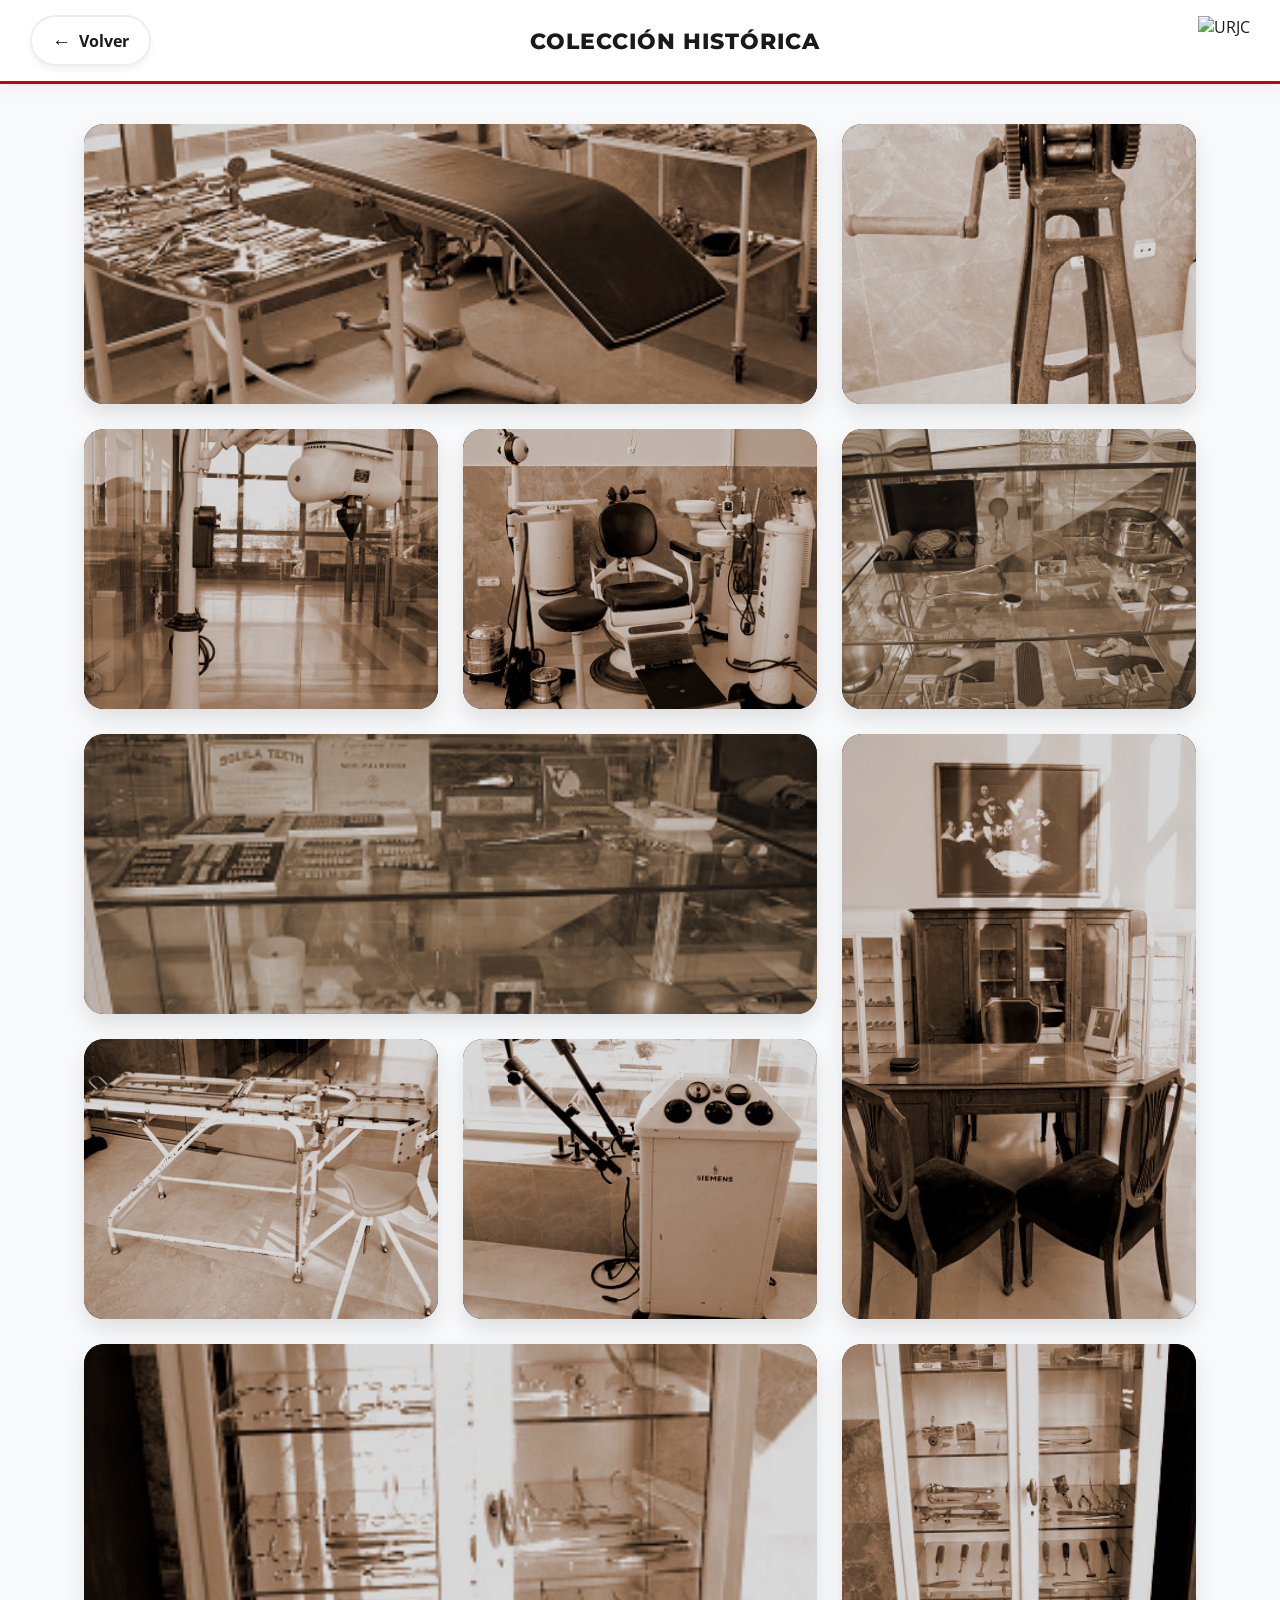
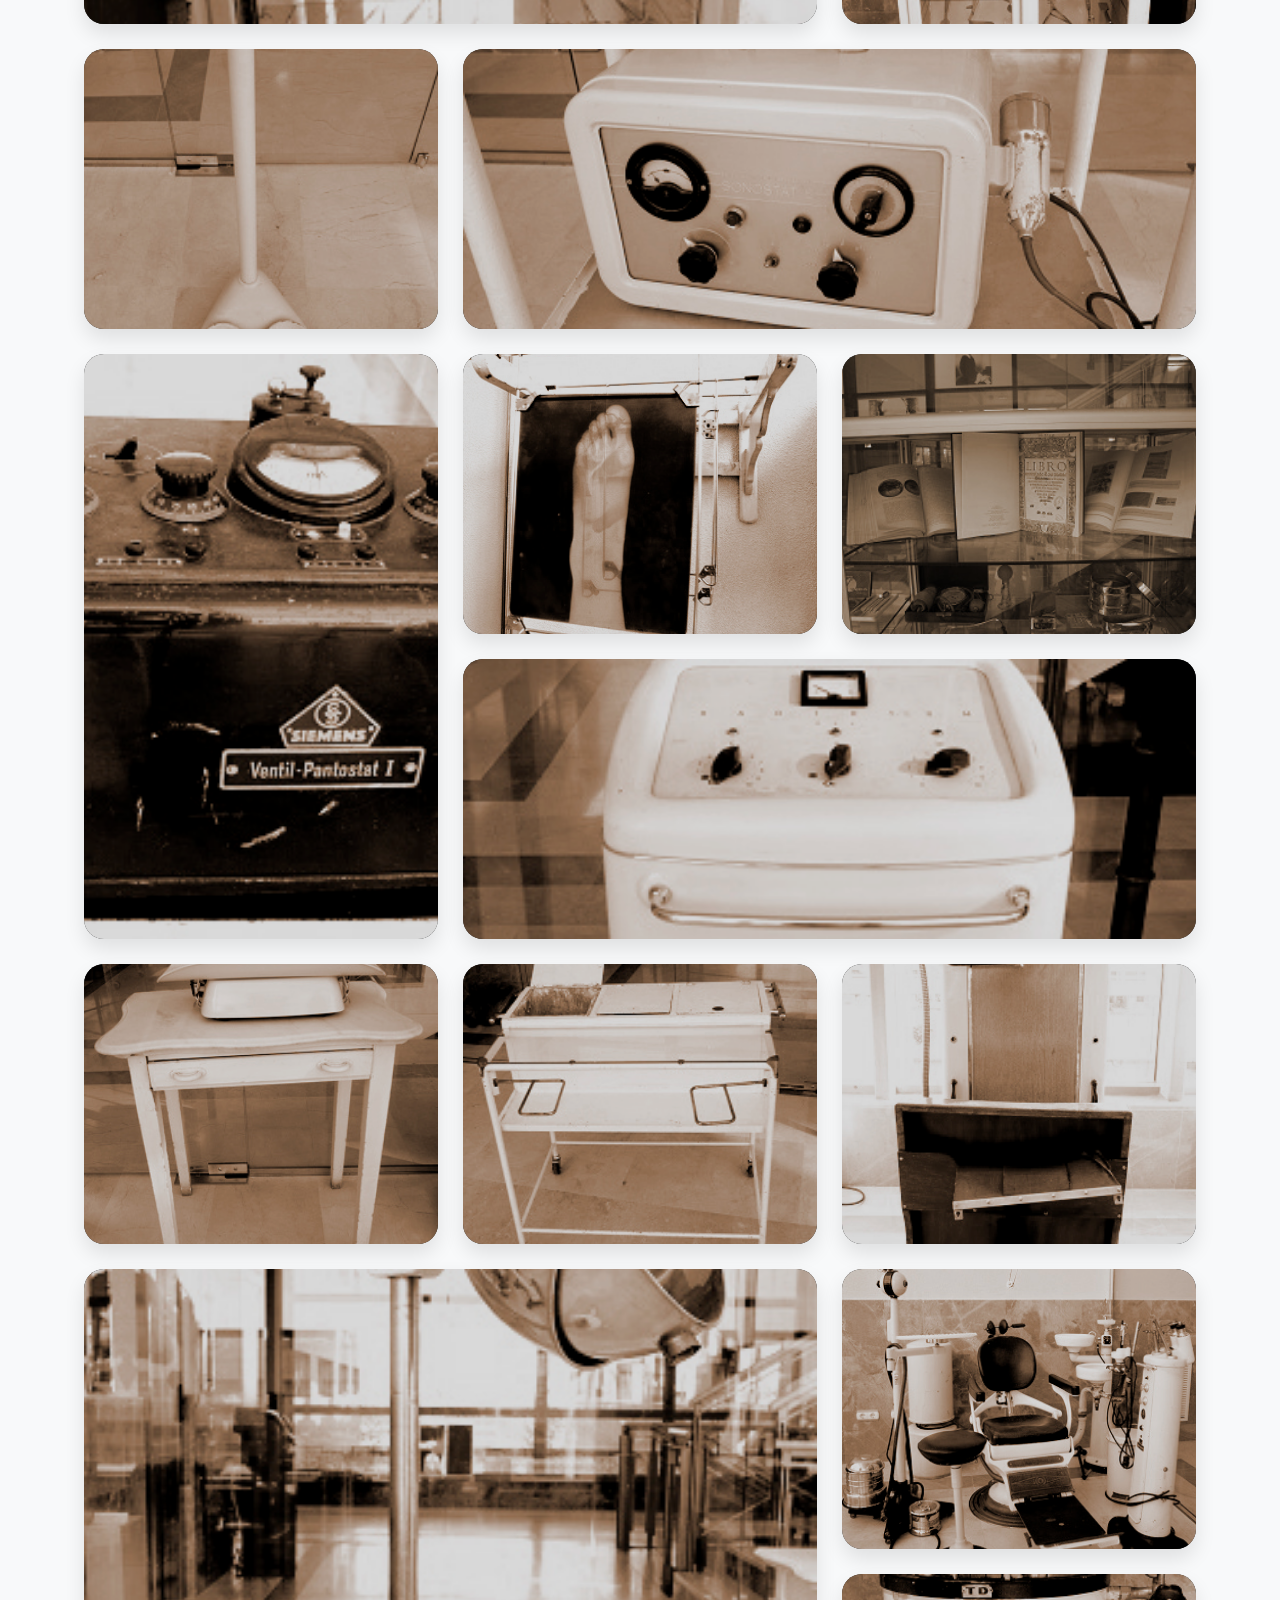
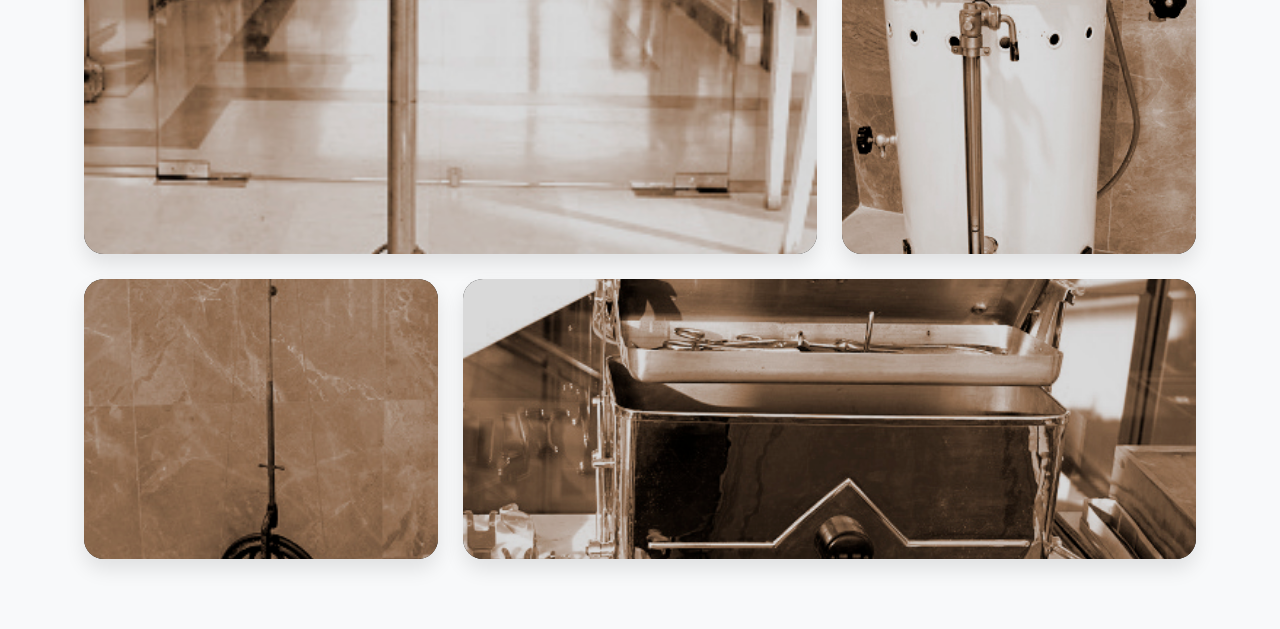
==== commit 8361125d: "Merge branch 'gh-pages' into main" ====
--- a/pages/galeria.html
+++ b/pages/galeria.html
@@ -16,113 +16,113 @@
     <header class="compact-header">
         <a href="../index.html" class="btn-back"><span>&#8592;</span> Volver</a>
         <div class="header-title">
-            <h1>Colección</h1>
+            <h1>Colección Histórica</h1>
         </div>
         <img src="../assets/gallery/Logo_urjc.jpg" alt="URJC" style="height: 50px" />
     </header>
 
-<main>
+    <main>
         <div class="grid-galeria">
             
-            <div class="item-galeria" data-nombre="Mesa de Quirófano"
+            <div class="item-galeria bento-item" data-nombre="Mesa de Quirófano"
                 data-info="<strong>Descripción:</strong><br>Conjunto médico compuesto por mesa de quirófano, lámpara principal y mesa auxiliar con material quirúrgico.<br><br><strong>Datación:</strong><br>Años 40-50.<br><br><strong>Procedencia:</strong><br>Centro Público de Educación Especial María Soriano."
                 data-foto="../assets/tools/museo1.jpg">
                 <img src="../assets/tools/museo1.jpg" alt="Mesa" />
                 <div class="overlay">Tocar para info</div>
             </div>
 
-            <div class="item-galeria" data-nombre="Laminadora Dental"
+            <div class="item-galeria bento-item" data-nombre="Laminadora Dental"
                 data-info="<strong>Función:</strong><br>Herramienta utilizada por protésicos dentales para fabricar finas láminas de oro destinadas a fundas dentales.<br><br><strong>Datación:</strong><br>Mediados del siglo XX.<br><br><strong>Donación:</strong><br>D. Vicente Fernández (Comercial de material de odontología)."
                 data-foto="../assets/tools/museo2.jpg">
                 <img src="../assets/tools/museo2.jpg" alt="Laminadora" />
                 <div class="overlay">Tocar para info</div>
             </div>
 
-            <div class="item-galeria" data-nombre="Equipo de Rayos X"
+            <div class="item-galeria bento-item" data-nombre="Equipo de Rayos X"
                 data-info="<strong>Detalle:</strong><br>Primera edición del tratado de anatomía humana.<br><br><strong>Características:</strong><br>Contiene ilustraciones anatómicas realizadas completamente a mano, lo que le confiere un alto valor histórico y artístico."
                 data-foto="../assets/tools/museo3.jpg">
                 <img src="../assets/tools/museo3.jpg" alt="Rayos" />
                 <div class="overlay">Tocar para info</div>
             </div>
 
-            <div class="item-galeria" data-nombre="Sillón de Dentista"
+            <div class="item-galeria bento-item" data-nombre="Sillón de Dentista"
                 data-info="<strong>Modelo:</strong><br>Sillón y equipo auxiliar <em>Siemens-Reiniger</em>.<br><br><strong>Datación:</strong><br>Años 30.<br><br><strong>Contexto Histórico:</strong><br>Este mobiliario ilustra cómo eran las consultas odontológicas hasta mediados de los años 70. Donado por D. Vicente Fernández."
                 data-foto="../assets/tools/museo4.jpg">
                 <img src="../assets/tools/museo4.jpg" alt="Sillón" />
                 <div class="overlay">Tocar para info</div>
             </div>
 
-            <div class="item-galeria" data-nombre="Material de Odontología"
+            <div class="item-galeria bento-item" data-nombre="Material de Odontología"
                 data-info="<strong>Estante Superior:</strong><br>• Juegos de piezas dentales cerámicas (Pre y Post II Guerra Mundial).<br>• Muestrarios de piezas de época.<br>• Instrumental: Limpiadores de sarro, instrumentos de Black y cubetas.<br><br><strong>Estante Inferior:</strong><br>• Esterilizadores de alcohol (Alemania, años 40).<br>• Fórceps y botadores.<br>• Escupidera."
                 data-foto="../assets/tools/museo5.jpg">
                 <img src="../assets/tools/museo5.jpg" alt="Material" />
                 <div class="overlay">Tocar para info</div>
             </div>
 
-            <div class="item-galeria" data-nombre="Instrumental Médico" 
+            <div class="item-galeria bento-item" data-nombre="Instrumental Médico" 
                 data-info="<strong>Estante Superior:</strong><br>• Esfingomanómetro y fonendoscopio (Alemania, años 40-50).<br>• Sacaleches (años 60).<br>• Caja de curas: jeringuilla, agujas, caja de esterilización y mechero.<br><br><strong>Estante Inferior:</strong><br>• Férulas móviles y fijas.<br><br><strong>Donantes:</strong><br>D. Ángel Gil de Miguel, Dª Campo Domínguez y Dr. Pérez de Heredia Valle."
                 data-foto="../assets/tools/museo6.jpg">
                 <img src="../assets/tools/museo6.jpg" alt="Elementos" />
                 <div class="overlay">Tocar para info</div>
             </div>
 
-            <div class="item-galeria" data-nombre="Mobiliario Clínico"
+            <div class="item-galeria bento-item" data-nombre="Mobiliario Clínico"
                 data-info="<strong>Descripción:</strong><br>Conjunto de muebles médicos originales de los años 40.<br><br><strong>Procedencia:</strong><br>Antigua consulta del Dr. Lescure del Río."
                 data-foto="../assets/tools/museo7.jpg">
                 <img src="../assets/tools/museo7.jpg" alt="Muebles" />
                 <div class="overlay">Tocar para info</div>
             </div>
 
-            <div class="item-galeria" data-nombre="Camilla Multiusos"
+            <div class="item-galeria bento-item" data-nombre="Camilla Multiusos"
                 data-info="<strong>Uso:</strong><br>Exploraciones, curas y partos.<br><br><strong>Datación:</strong><br>Años 30.<br><br><strong>Historia:</strong><br>Perteneció a la consulta rural del Dr. D. Victorino Benlloch Vázquez en Loja (Granada), activa entre 1935 y 1977. Donación de la familia Benlloch-Marín."
                 data-foto="../assets/tools/museo8.jpg">
                 <img src="../assets/tools/museo8.jpg" alt="Camilla" />
                 <div class="overlay">Tocar para info</div>
             </div>
 
-            <div class="item-galeria" data-nombre="Armario de Hospital"
+            <div class="item-galeria bento-item" data-nombre="Armario de Hospital"
                 data-info="<strong>Datación:</strong><br>Años 30-40.<br><br><strong>Procedencia:</strong><br>Centro Público de Educación Especial María Soriano."
                 data-foto="../assets/tools/museo9.jpg">
                 <img src="../assets/tools/museo9.jpg" alt="Armario1" />
                 <div class="overlay">Tocar para info</div>
             </div>
 
-            <div class="item-galeria" data-nombre="Equipo de Microondas" 
+            <div class="item-galeria bento-item" data-nombre="Equipo de Microondas" 
                 data-info="<strong>Modelo:</strong><br>Siretherm (Marca Siemens).<br><br><strong>Función:</strong><br>Tratamientos musculares de rehabilitación.<br><br><strong>Historia:</strong><br>Diseño de preguerra importado durante la posguerra española (primeros años 40). Utilizado por el Dr. Benlloch Vázquez." 
                 data-foto="../assets/tools/museo10.jpg">
                 <img src="../assets/tools/museo10.jpg" alt="Microondas" />
                 <div class="overlay">Tocar para info</div>
             </div>
 
-            <div class="item-galeria" data-nombre="Armario Auxiliar"
+            <div class="item-galeria bento-item" data-nombre="Armario Auxiliar"
                 data-info="<strong>Datación:</strong><br>Años 30-40.<br><br><strong>Procedencia:</strong><br>Centro Público de Educación Especial María Soriano."
                 data-foto="../assets/tools/museo11.jpg">
                 <img src="../assets/tools/museo11.jpg" alt="Armario2" />
                 <div class="overlay">Tocar para info</div>
             </div>
 
-            <div class="item-galeria" data-nombre="Báscula Médica" 
+            <div class="item-galeria bento-item" data-nombre="Báscula Médica" 
                 data-info="<strong>Datación:</strong><br>Principios de los años 40.<br><br><strong>Procedencia:</strong><br>Consulta del Dr. D. Victorino Benlloch Vázquez en Loja (Granada).<br><br><strong>Donación:</strong><br>Familia Benlloch." 
                 data-foto="../assets/tools/museo12.jpg">
                 <img src="../assets/tools/museo12.jpg" alt="Báscula" />
                 <div class="overlay">Tocar para info</div>
             </div>
 
-            <div class="item-galeria" data-nombre="Equipo Ultrasonidos"
+            <div class="item-galeria bento-item" data-nombre="Equipo Ultrasonidos"
                 data-info="<strong>Modelo:</strong><br>Sonotex (Marca Siemens).<br><br><strong>Datación:</strong><br>Años 70.<br><br><strong>Uso:</strong><br>Tratamientos musculares de rehabilitación. Procedente del C.P.E.E. María Soriano."
                 data-foto="../assets/tools/museo13.jpg">
                 <img src="../assets/tools/museo13.jpg" alt="Ultrasonidos" />
                 <div class="overlay">Tocar para info</div>
             </div>
 
-            <div class="item-galeria" data-nombre="Generador de Impulsos"
+            <div class="item-galeria bento-item" data-nombre="Generador de Impulsos"
                 data-info="<strong>Origen:</strong><br>Alemania (Anterior a la Guerra Civil, años 30).<br><br><strong>Función:</strong><br>Generador de impulsos eléctricos para exploración neuromuscular.<br><br><strong>Procedencia:</strong><br>Consulta del Dr. Benlloch Vázquez."
                 data-foto="../assets/tools/museo14.jpg">
                 <img src="../assets/tools/museo14.jpg" alt="Equipo" />
                 <div class="overlay">Tocar para info</div>
             </div>
 
-            <div class="item-galeria" data-nombre="Percha Radiografías"
+            <div class="item-galeria bento-item" data-nombre="Percha Radiografías"
                 data-info="<strong>Descripción:</strong><br>Percha metálica con soportes específicos para el secado y archivo de placas radiográficas.<br><br><strong>Datación:</strong><br>Años 30-40.<br><br><strong>Procedencia:</strong><br>C.P.E.E. María Soriano."
                 data-foto="../assets/tools/museo15.jpg">
                 <img src="../assets/tools/museo15.jpg" alt="Percha" />
@@ -136,63 +136,64 @@
                 <div class="overlay">Tocar para info</div>
             </div>
 
-            <div class="item-galeria" data-nombre="Equipo de Onda Corta"
+
+            <div class="item-galeria bento-item" data-nombre="Equipo de Onda Corta"
                 data-info="<strong>Modelo:</strong><br>Radiotherm (Marca Siemens).<br><br><strong>Datación:</strong><br>Años 60.<br><br><strong>Uso:</strong><br>Tratamientos musculares de rehabilitación. Procedente del C.P.E.E. María Soriano."
                 data-foto="../assets/tools/museo17.jpg">
                 <img src="../assets/tools/museo17.jpg" alt="Onda" />
                 <div class="overlay">Tocar para info</div>
             </div>
 
-            <div class="item-galeria" data-nombre="Báscula Pediátrica"
+            <div class="item-galeria bento-item" data-nombre="Báscula Pediátrica"
                 data-info="<strong>Datación:</strong><br>Años 60.<br><br><strong>Uso:</strong><br>Pesaje de bebés. Modelo robusto utilizado habitualmente en farmacias y consultas pediátricas de la época."
                 data-foto="../assets/tools/museo18.jpg">
                 <img src="../assets/tools/museo18.jpg" alt="Bebés" />
                 <div class="overlay">Tocar para info</div>
             </div>
 
-            <div class="item-galeria" data-nombre="Mesa de Yesos"
+            <div class="item-galeria bento-item" data-nombre="Mesa de Yesos"
                 data-info="<strong>Datación:</strong><br>Años 30-40 (en uso hasta los 70).<br><br><strong>Función:</strong><br>Mesa de trabajo con contenedores para mezclas y empapado de vendas, utilizada para inmovilizaciones traumatológicas."
                 data-foto="../assets/tools/museo20.jpg">
                 <img src="../assets/tools/museo20.jpg" alt="Yesos" />
                 <div class="overlay">Tocar para info</div>
             </div>
 
-            <div class="item-galeria" data-nombre="Equipo de Rayos X"
+            <div class="item-galeria bento-item" data-nombre="Equipo de Rayos X (Dr. Schüller)"
                 data-info="<strong>Datación:</strong><br>Años 40.<br><br><strong>Procedencia:</strong><br>Primera consulta del Dr. Schüller, Rector de la UCM y Doctor Honoris Causa de la URJC."
                 data-foto="../assets/tools/museo21.jpg">
                 <img src="../assets/tools/museo21.jpg" alt="Rayos2" />
                 <div class="overlay">Tocar para info</div>
             </div>
 
-            <div class="item-galeria" data-nombre="Lámpara Infrarrojos"
+            <div class="item-galeria bento-item" data-nombre="Lámpara Infrarrojos"
                 data-info="<strong>Origen:</strong><br>Diseño alemán de preguerra.<br><br><strong>Aplicación:</strong><br>Tratamientos musculares y combate del raquitismo.<br><br><strong>Historia:</strong><br>Importada en la posguerra española. Perteneció a la consulta del Dr. Benlloch Vázquez."
                 data-foto="../assets/tools/museo22.jpg">
                 <img src="../assets/tools/museo22.jpg" alt="Infrarrojos" />
                 <div class="overlay">Tocar para info</div>
             </div>
 
-            <div class="item-galeria" data-nombre="Sillón Odontológico"
+            <div class="item-galeria bento-item" data-nombre="Sillón Odontológico"
                 data-info="<strong>Datación:</strong><br>Años 40.<br><br><strong>Donante:</strong><br>D. Vicente Fernández.<br><br><strong>Nota:</strong><br>Ejemplo de conservación que ilustra el estilo de mobiliario clínico previo a la modernización de los años 70."
                 data-foto="../assets/tools/museo23.jpg">
                 <img src="../assets/tools/museo23.jpg" alt="Dentista" />
                 <div class="overlay">Tocar para info</div>
             </div>
 
-            <div class="item-galeria" data-nombre="Autoclave"
+            <div class="item-galeria bento-item" data-nombre="Autoclave"
                 data-info="<strong>Función:</strong><br>Esterilización de material quirúrgico y de laboratorio.<br><br><strong>Datación:</strong><br>Años 60.<br><br><strong>Donación:</strong><br>Familia Benlloch Marín."
                 data-foto="../assets/tools/museo28.jpg">
                 <img src="../assets/tools/museo28.jpg" alt="Autoclave" />
                 <div class="overlay">Tocar para info</div>
             </div>
 
-            <div class="item-galeria" data-nombre="Torno de Pedales"
+            <div class="item-galeria bento-item" data-nombre="Torno de Pedales"
                 data-info="<strong>Datación:</strong><br>Principios del S. XX (Años 20).<br><br><strong>Mecanismo:</strong><br>Funcionaba a pedales hasta la llegada de la electricidad, momento en que se le acopló un motor regulado por reostato de pie.<br><br><strong>Donación:</strong><br>D. Manuel Ros Pérez."
                 data-foto="../assets/tools/museo29.jpg">
                 <img src="../assets/tools/museo29.jpg" alt="Torno" />
                 <div class="overlay">Tocar para info</div>
             </div>
 
-            <div class="item-galeria" data-nombre="Autoclave Inox"
+            <div class="item-galeria bento-item" data-nombre="Autoclave Inox"
                 data-info="<strong>Material:</strong><br>Acero inoxidable con asas e interruptores de baquelita.<br><br><strong>Datación:</strong><br>Años 40.<br><br><strong>Uso:</strong><br>Esterilización de instrumental de consulta."
                 data-foto="../assets/tools/museo30.jpg">
                 <img src="../assets/tools/museo30.jpg" alt="Esterilizar" />
@@ -207,11 +208,11 @@
             <button class="btn-close">&times;</button>
             <div class="modal-body">
                 <div class="modal-img-container">
-                    <img id="modal-img" src="" alt="" />
+                    <img id="modal-img" src="" alt="Imagen del objeto" />
                 </div>
                 <div class="modal-text">
                     <h2 id="modal-title">Título del Objeto</h2>
-                    <p id="modal-desc">Descripción del objeto...</p>
+                    <div id="modal-desc">Descripción del objeto...</div>
                 </div>
             </div>
         </div>
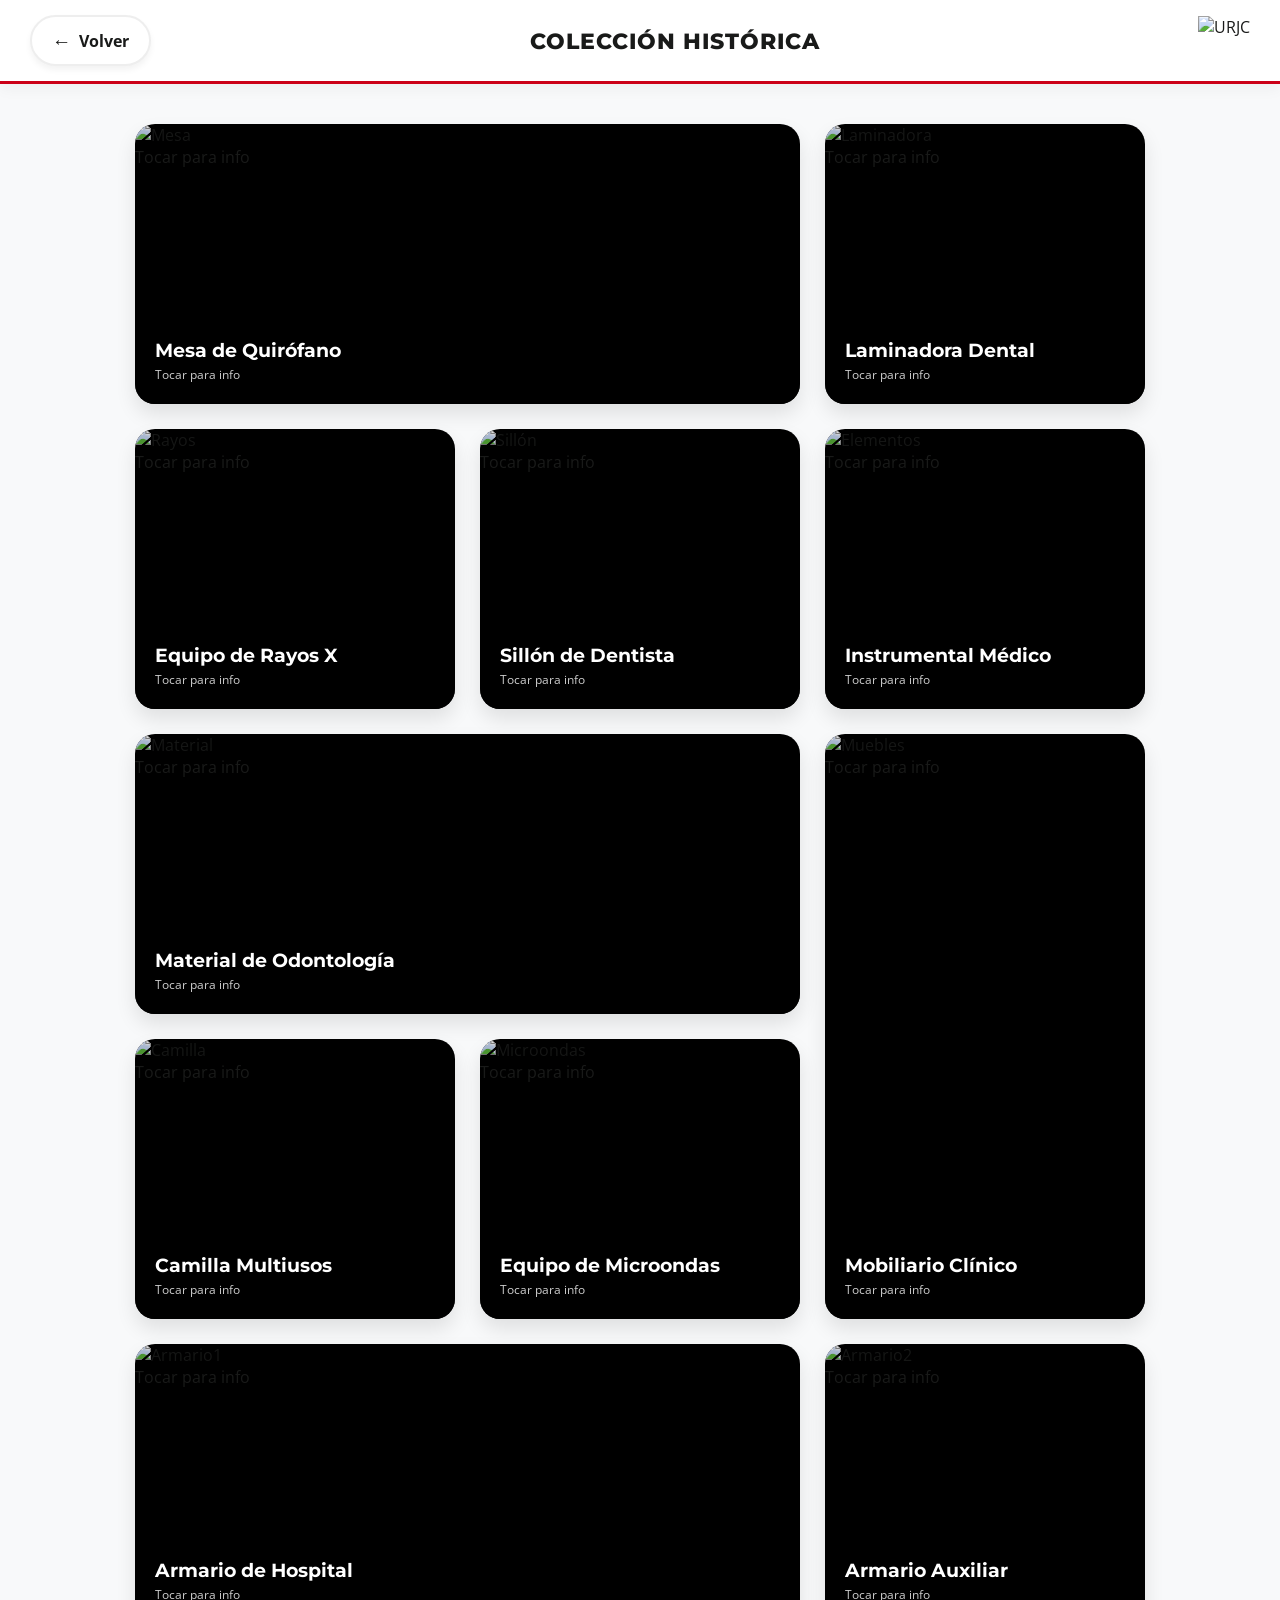
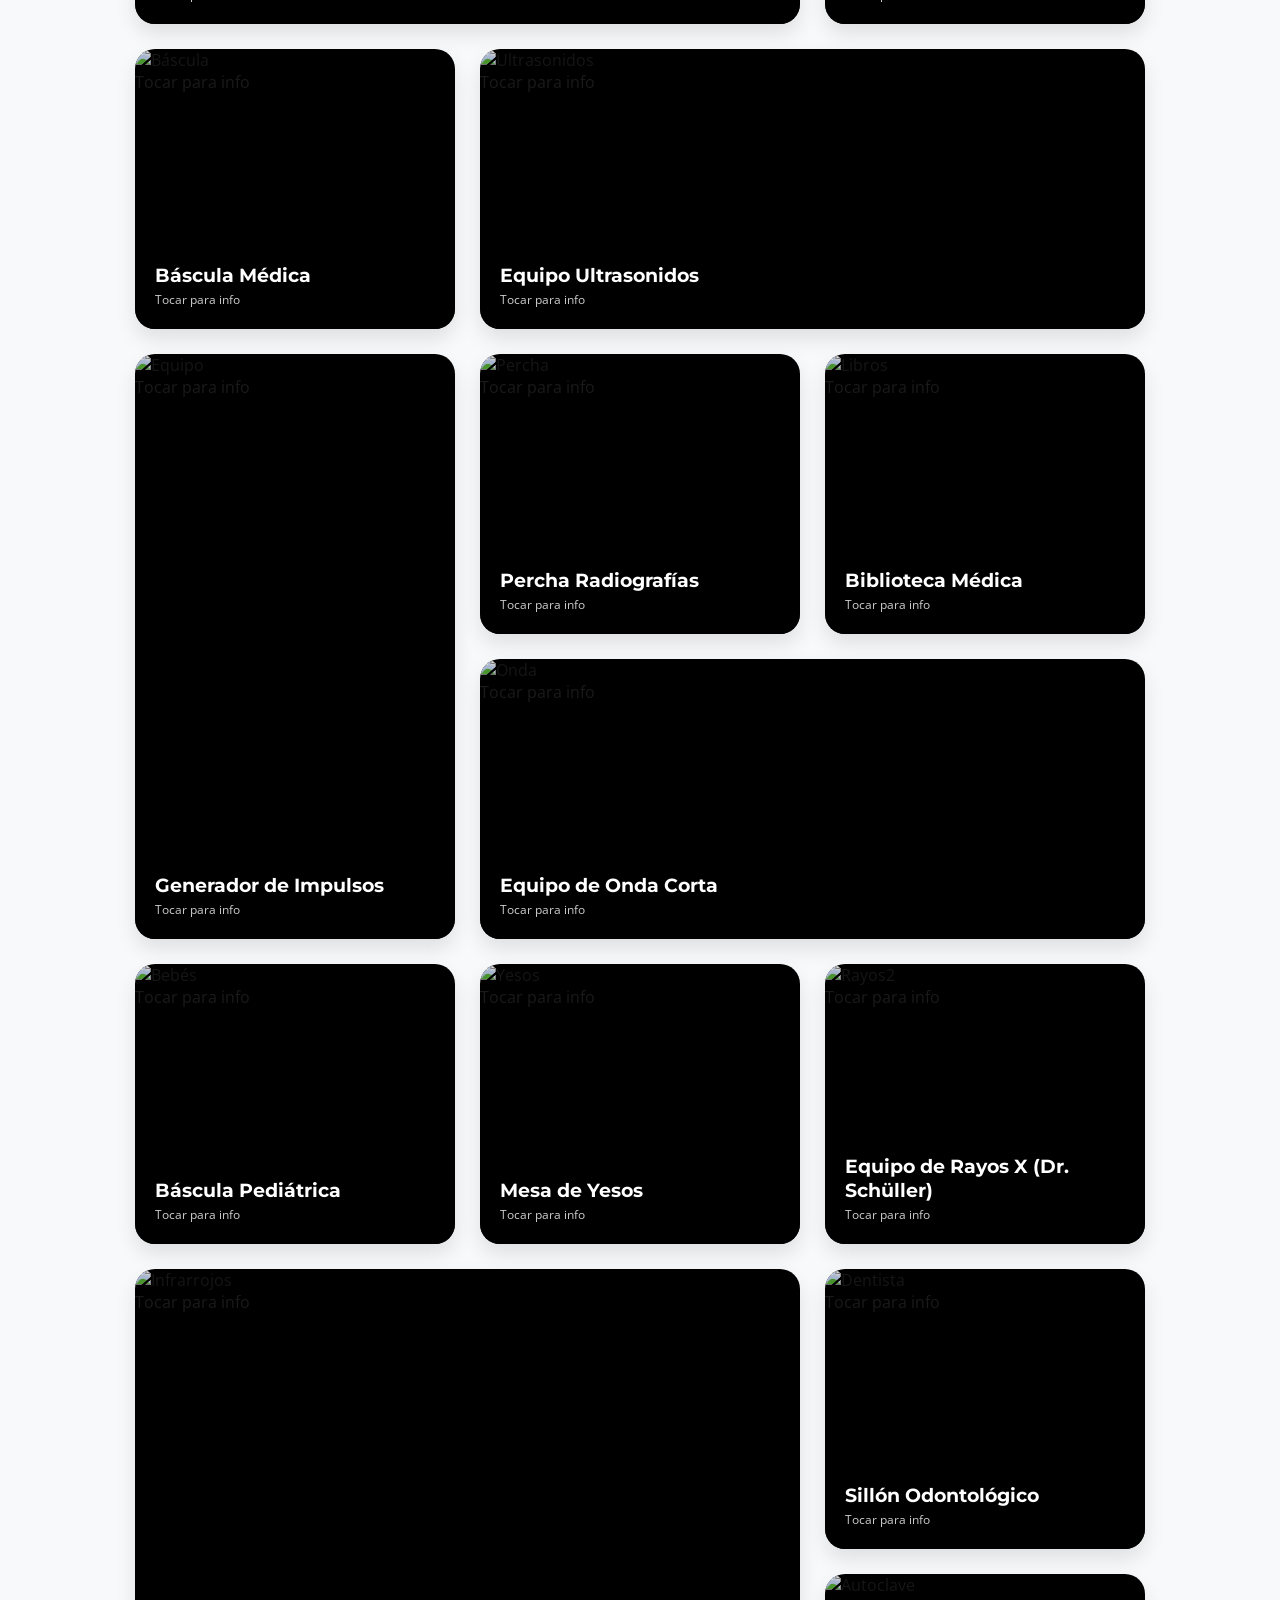
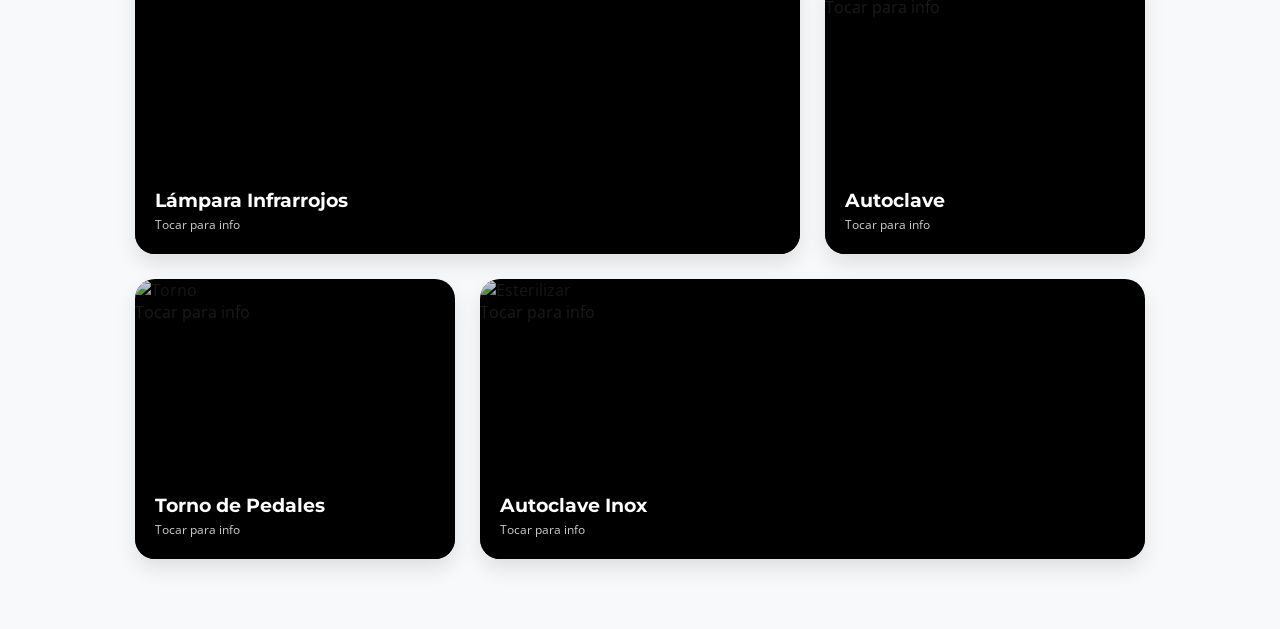
==== commit 9f6f26dd: "Initial push of code" ====
--- a/pages/galeria.html
+++ b/pages/galeria.html
@@ -1,224 +1,224 @@
-<!doctype html>
-<html lang="es">
-
-<head>
-    <meta charset="UTF-8" />
-    <meta name="viewport" content="width=device-width, initial-scale=1.0" />
-    <title>Galería - Museo URJC</title>
-    <link rel="icon" type="image/png" href="../assets/gallery/Logo.jpg" />
-
-    <link rel="stylesheet" href="../css/styles.css" />
-    <link href="https://fonts.googleapis.com/css2?family=Montserrat:wght@400;700&family=Open+Sans:wght@400;600&display=swap" rel="stylesheet" />
-</head>
-
-<body>
-    
-    <header class="compact-header">
-        <a href="../index.html" class="btn-back"><span>&#8592;</span> Volver</a>
-        <div class="header-title">
-            <h1>Colección Histórica</h1>
-        </div>
-        <img src="../assets/gallery/Logo_urjc.jpg" alt="URJC" style="height: 50px" />
-    </header>
-
-    <main>
-        <div class="grid-galeria">
-            
-            <div class="item-galeria bento-item" data-nombre="Mesa de Quirófano"
-                data-info="<strong>Descripción:</strong><br>Conjunto médico compuesto por mesa de quirófano, lámpara principal y mesa auxiliar con material quirúrgico.<br><br><strong>Datación:</strong><br>Años 40-50.<br><br><strong>Procedencia:</strong><br>Centro Público de Educación Especial María Soriano."
-                data-foto="../assets/tools/museo1.jpg">
-                <img src="../assets/tools/museo1.jpg" alt="Mesa" />
-                <div class="overlay">Tocar para info</div>
-            </div>
-
-            <div class="item-galeria bento-item" data-nombre="Laminadora Dental"
-                data-info="<strong>Función:</strong><br>Herramienta utilizada por protésicos dentales para fabricar finas láminas de oro destinadas a fundas dentales.<br><br><strong>Datación:</strong><br>Mediados del siglo XX.<br><br><strong>Donación:</strong><br>D. Vicente Fernández (Comercial de material de odontología)."
-                data-foto="../assets/tools/museo2.jpg">
-                <img src="../assets/tools/museo2.jpg" alt="Laminadora" />
-                <div class="overlay">Tocar para info</div>
-            </div>
-
-            <div class="item-galeria bento-item" data-nombre="Equipo de Rayos X"
-                data-info="<strong>Detalle:</strong><br>Primera edición del tratado de anatomía humana.<br><br><strong>Características:</strong><br>Contiene ilustraciones anatómicas realizadas completamente a mano, lo que le confiere un alto valor histórico y artístico."
-                data-foto="../assets/tools/museo3.jpg">
-                <img src="../assets/tools/museo3.jpg" alt="Rayos" />
-                <div class="overlay">Tocar para info</div>
-            </div>
-
-            <div class="item-galeria bento-item" data-nombre="Sillón de Dentista"
-                data-info="<strong>Modelo:</strong><br>Sillón y equipo auxiliar <em>Siemens-Reiniger</em>.<br><br><strong>Datación:</strong><br>Años 30.<br><br><strong>Contexto Histórico:</strong><br>Este mobiliario ilustra cómo eran las consultas odontológicas hasta mediados de los años 70. Donado por D. Vicente Fernández."
-                data-foto="../assets/tools/museo4.jpg">
-                <img src="../assets/tools/museo4.jpg" alt="Sillón" />
-                <div class="overlay">Tocar para info</div>
-            </div>
-
-            <div class="item-galeria bento-item" data-nombre="Material de Odontología"
-                data-info="<strong>Estante Superior:</strong><br>• Juegos de piezas dentales cerámicas (Pre y Post II Guerra Mundial).<br>• Muestrarios de piezas de época.<br>• Instrumental: Limpiadores de sarro, instrumentos de Black y cubetas.<br><br><strong>Estante Inferior:</strong><br>• Esterilizadores de alcohol (Alemania, años 40).<br>• Fórceps y botadores.<br>• Escupidera."
-                data-foto="../assets/tools/museo5.jpg">
-                <img src="../assets/tools/museo5.jpg" alt="Material" />
-                <div class="overlay">Tocar para info</div>
-            </div>
-
-            <div class="item-galeria bento-item" data-nombre="Instrumental Médico" 
-                data-info="<strong>Estante Superior:</strong><br>• Esfingomanómetro y fonendoscopio (Alemania, años 40-50).<br>• Sacaleches (años 60).<br>• Caja de curas: jeringuilla, agujas, caja de esterilización y mechero.<br><br><strong>Estante Inferior:</strong><br>• Férulas móviles y fijas.<br><br><strong>Donantes:</strong><br>D. Ángel Gil de Miguel, Dª Campo Domínguez y Dr. Pérez de Heredia Valle."
-                data-foto="../assets/tools/museo6.jpg">
-                <img src="../assets/tools/museo6.jpg" alt="Elementos" />
-                <div class="overlay">Tocar para info</div>
-            </div>
-
-            <div class="item-galeria bento-item" data-nombre="Mobiliario Clínico"
-                data-info="<strong>Descripción:</strong><br>Conjunto de muebles médicos originales de los años 40.<br><br><strong>Procedencia:</strong><br>Antigua consulta del Dr. Lescure del Río."
-                data-foto="../assets/tools/museo7.jpg">
-                <img src="../assets/tools/museo7.jpg" alt="Muebles" />
-                <div class="overlay">Tocar para info</div>
-            </div>
-
-            <div class="item-galeria bento-item" data-nombre="Camilla Multiusos"
-                data-info="<strong>Uso:</strong><br>Exploraciones, curas y partos.<br><br><strong>Datación:</strong><br>Años 30.<br><br><strong>Historia:</strong><br>Perteneció a la consulta rural del Dr. D. Victorino Benlloch Vázquez en Loja (Granada), activa entre 1935 y 1977. Donación de la familia Benlloch-Marín."
-                data-foto="../assets/tools/museo8.jpg">
-                <img src="../assets/tools/museo8.jpg" alt="Camilla" />
-                <div class="overlay">Tocar para info</div>
-            </div>
-
-            <div class="item-galeria bento-item" data-nombre="Armario de Hospital"
-                data-info="<strong>Datación:</strong><br>Años 30-40.<br><br><strong>Procedencia:</strong><br>Centro Público de Educación Especial María Soriano."
-                data-foto="../assets/tools/museo9.jpg">
-                <img src="../assets/tools/museo9.jpg" alt="Armario1" />
-                <div class="overlay">Tocar para info</div>
-            </div>
-
-            <div class="item-galeria bento-item" data-nombre="Equipo de Microondas" 
-                data-info="<strong>Modelo:</strong><br>Siretherm (Marca Siemens).<br><br><strong>Función:</strong><br>Tratamientos musculares de rehabilitación.<br><br><strong>Historia:</strong><br>Diseño de preguerra importado durante la posguerra española (primeros años 40). Utilizado por el Dr. Benlloch Vázquez." 
-                data-foto="../assets/tools/museo10.jpg">
-                <img src="../assets/tools/museo10.jpg" alt="Microondas" />
-                <div class="overlay">Tocar para info</div>
-            </div>
-
-            <div class="item-galeria bento-item" data-nombre="Armario Auxiliar"
-                data-info="<strong>Datación:</strong><br>Años 30-40.<br><br><strong>Procedencia:</strong><br>Centro Público de Educación Especial María Soriano."
-                data-foto="../assets/tools/museo11.jpg">
-                <img src="../assets/tools/museo11.jpg" alt="Armario2" />
-                <div class="overlay">Tocar para info</div>
-            </div>
-
-            <div class="item-galeria bento-item" data-nombre="Báscula Médica" 
-                data-info="<strong>Datación:</strong><br>Principios de los años 40.<br><br><strong>Procedencia:</strong><br>Consulta del Dr. D. Victorino Benlloch Vázquez en Loja (Granada).<br><br><strong>Donación:</strong><br>Familia Benlloch." 
-                data-foto="../assets/tools/museo12.jpg">
-                <img src="../assets/tools/museo12.jpg" alt="Báscula" />
-                <div class="overlay">Tocar para info</div>
-            </div>
-
-            <div class="item-galeria bento-item" data-nombre="Equipo Ultrasonidos"
-                data-info="<strong>Modelo:</strong><br>Sonotex (Marca Siemens).<br><br><strong>Datación:</strong><br>Años 70.<br><br><strong>Uso:</strong><br>Tratamientos musculares de rehabilitación. Procedente del C.P.E.E. María Soriano."
-                data-foto="../assets/tools/museo13.jpg">
-                <img src="../assets/tools/museo13.jpg" alt="Ultrasonidos" />
-                <div class="overlay">Tocar para info</div>
-            </div>
-
-            <div class="item-galeria bento-item" data-nombre="Generador de Impulsos"
-                data-info="<strong>Origen:</strong><br>Alemania (Anterior a la Guerra Civil, años 30).<br><br><strong>Función:</strong><br>Generador de impulsos eléctricos para exploración neuromuscular.<br><br><strong>Procedencia:</strong><br>Consulta del Dr. Benlloch Vázquez."
-                data-foto="../assets/tools/museo14.jpg">
-                <img src="../assets/tools/museo14.jpg" alt="Equipo" />
-                <div class="overlay">Tocar para info</div>
-            </div>
-
-            <div class="item-galeria bento-item" data-nombre="Percha Radiografías"
-                data-info="<strong>Descripción:</strong><br>Percha metálica con soportes específicos para el secado y archivo de placas radiográficas.<br><br><strong>Datación:</strong><br>Años 30-40.<br><br><strong>Procedencia:</strong><br>C.P.E.E. María Soriano."
-                data-foto="../assets/tools/museo15.jpg">
-                <img src="../assets/tools/museo15.jpg" alt="Percha" />
-                <div class="overlay">Tocar para info</div>
-            </div>
-
-            <div class="item-galeria" data-nombre="Biblioteca Médica"
-                data-info="<strong>Colección:</strong><br>Libros procedentes de la biblioteca personal del Dr. Schüller.<br><br><strong>Donación:</strong><br>Familia Schüller."
-                data-foto="../assets/tools/museo16.jpg">
-                <img src="../assets/tools/museo16.jpg" alt="Libros" />
-                <div class="overlay">Tocar para info</div>
-            </div>
-
-
-            <div class="item-galeria bento-item" data-nombre="Equipo de Onda Corta"
-                data-info="<strong>Modelo:</strong><br>Radiotherm (Marca Siemens).<br><br><strong>Datación:</strong><br>Años 60.<br><br><strong>Uso:</strong><br>Tratamientos musculares de rehabilitación. Procedente del C.P.E.E. María Soriano."
-                data-foto="../assets/tools/museo17.jpg">
-                <img src="../assets/tools/museo17.jpg" alt="Onda" />
-                <div class="overlay">Tocar para info</div>
-            </div>
-
-            <div class="item-galeria bento-item" data-nombre="Báscula Pediátrica"
-                data-info="<strong>Datación:</strong><br>Años 60.<br><br><strong>Uso:</strong><br>Pesaje de bebés. Modelo robusto utilizado habitualmente en farmacias y consultas pediátricas de la época."
-                data-foto="../assets/tools/museo18.jpg">
-                <img src="../assets/tools/museo18.jpg" alt="Bebés" />
-                <div class="overlay">Tocar para info</div>
-            </div>
-
-            <div class="item-galeria bento-item" data-nombre="Mesa de Yesos"
-                data-info="<strong>Datación:</strong><br>Años 30-40 (en uso hasta los 70).<br><br><strong>Función:</strong><br>Mesa de trabajo con contenedores para mezclas y empapado de vendas, utilizada para inmovilizaciones traumatológicas."
-                data-foto="../assets/tools/museo20.jpg">
-                <img src="../assets/tools/museo20.jpg" alt="Yesos" />
-                <div class="overlay">Tocar para info</div>
-            </div>
-
-            <div class="item-galeria bento-item" data-nombre="Equipo de Rayos X (Dr. Schüller)"
-                data-info="<strong>Datación:</strong><br>Años 40.<br><br><strong>Procedencia:</strong><br>Primera consulta del Dr. Schüller, Rector de la UCM y Doctor Honoris Causa de la URJC."
-                data-foto="../assets/tools/museo21.jpg">
-                <img src="../assets/tools/museo21.jpg" alt="Rayos2" />
-                <div class="overlay">Tocar para info</div>
-            </div>
-
-            <div class="item-galeria bento-item" data-nombre="Lámpara Infrarrojos"
-                data-info="<strong>Origen:</strong><br>Diseño alemán de preguerra.<br><br><strong>Aplicación:</strong><br>Tratamientos musculares y combate del raquitismo.<br><br><strong>Historia:</strong><br>Importada en la posguerra española. Perteneció a la consulta del Dr. Benlloch Vázquez."
-                data-foto="../assets/tools/museo22.jpg">
-                <img src="../assets/tools/museo22.jpg" alt="Infrarrojos" />
-                <div class="overlay">Tocar para info</div>
-            </div>
-
-            <div class="item-galeria bento-item" data-nombre="Sillón Odontológico"
-                data-info="<strong>Datación:</strong><br>Años 40.<br><br><strong>Donante:</strong><br>D. Vicente Fernández.<br><br><strong>Nota:</strong><br>Ejemplo de conservación que ilustra el estilo de mobiliario clínico previo a la modernización de los años 70."
-                data-foto="../assets/tools/museo23.jpg">
-                <img src="../assets/tools/museo23.jpg" alt="Dentista" />
-                <div class="overlay">Tocar para info</div>
-            </div>
-
-            <div class="item-galeria bento-item" data-nombre="Autoclave"
-                data-info="<strong>Función:</strong><br>Esterilización de material quirúrgico y de laboratorio.<br><br><strong>Datación:</strong><br>Años 60.<br><br><strong>Donación:</strong><br>Familia Benlloch Marín."
-                data-foto="../assets/tools/museo28.jpg">
-                <img src="../assets/tools/museo28.jpg" alt="Autoclave" />
-                <div class="overlay">Tocar para info</div>
-            </div>
-
-            <div class="item-galeria bento-item" data-nombre="Torno de Pedales"
-                data-info="<strong>Datación:</strong><br>Principios del S. XX (Años 20).<br><br><strong>Mecanismo:</strong><br>Funcionaba a pedales hasta la llegada de la electricidad, momento en que se le acopló un motor regulado por reostato de pie.<br><br><strong>Donación:</strong><br>D. Manuel Ros Pérez."
-                data-foto="../assets/tools/museo29.jpg">
-                <img src="../assets/tools/museo29.jpg" alt="Torno" />
-                <div class="overlay">Tocar para info</div>
-            </div>
-
-            <div class="item-galeria bento-item" data-nombre="Autoclave Inox"
-                data-info="<strong>Material:</strong><br>Acero inoxidable con asas e interruptores de baquelita.<br><br><strong>Datación:</strong><br>Años 40.<br><br><strong>Uso:</strong><br>Esterilización de instrumental de consulta."
-                data-foto="../assets/tools/museo30.jpg">
-                <img src="../assets/tools/museo30.jpg" alt="Esterilizar" />
-                <div class="overlay">Tocar para info</div>
-            </div>
-
-        </div>
-    </main>
-
-    <div id="modal-info" class="modal-overlay">
-        <div class="modal-content">
-            <button class="btn-close">&times;</button>
-            <div class="modal-body">
-                <div class="modal-img-container">
-                    <img id="modal-img" src="" alt="Imagen del objeto" />
-                </div>
-                <div class="modal-text">
-                    <h2 id="modal-title">Título del Objeto</h2>
-                    <div id="modal-desc">Descripción del objeto...</div>
-                </div>
-            </div>
-        </div>
-    </div>
-
-    <script src="../js/main.js"></script>
-</body>
-
-</html>
+<!doctype html>
+<html lang="es">
+
+<head>
+    <meta charset="UTF-8" />
+    <meta name="viewport" content="width=device-width, initial-scale=1.0" />
+    <title>Galería - Museo URJC</title>
+    <link rel="icon" type="image/png" href="../assets/favicon.jpg" />
+
+    <link rel="stylesheet" href="../css/styles.css" />
+    <link href="https://fonts.googleapis.com/css2?family=Montserrat:wght@400;700&family=Open+Sans:wght@400;600&display=swap" rel="stylesheet">
+</head>
+
+<body>
+    
+    <header class="compact-header">
+        <a href="../index.html" class="btn-back"><span>&#8592;</span> Volver</a>
+        <div class="header-title">
+            <h1>Colección Histórica</h1>
+        </div>
+        <img src="../assets/logo.png" alt="URJC" style="height: 50px" />
+    </header>
+
+    <main>
+        <div class="grid-galeria">
+            
+            <div class="item-galeria bento-item" data-nombre="Mesa de Quirófano"
+                data-info="<strong>Descripción:</strong><br>Conjunto médico compuesto por mesa de quirófano, lámpara principal y mesa auxiliar con material quirúrgico.<br><br><strong>Datación:</strong><br>Años 40-50.<br><br><strong>Procedencia:</strong><br>Centro Público de Educación Especial María Soriano."
+                data-foto="../assets/coleccion/museo1.png">
+                <img src="../assets/coleccion/museo1.png" alt="Mesa" />
+                <div class="overlay">Tocar para info</div>
+            </div>
+
+            <div class="item-galeria bento-item" data-nombre="Laminadora Dental"
+                data-info="<strong>Función:</strong><br>Herramienta utilizada por protésicos dentales para fabricar finas láminas de oro destinadas a fundas dentales.<br><br><strong>Datación:</strong><br>Mediados del siglo XX.<br><br><strong>Donación:</strong><br>D. Vicente Fernández (Comercial de material de odontología)."
+                data-foto="../assets/coleccion/museo2.png">
+                <img src="../assets/coleccion/museo2.png" alt="Laminadora" />
+                <div class="overlay">Tocar para info</div>
+            </div>
+
+            <div class="item-galeria bento-item" data-nombre="Equipo de Rayos X"
+                data-info="<strong>Detalle:</strong><br>Primera edición del tratado de anatomía humana.<br><br><strong>Características:</strong><br>Contiene ilustraciones anatómicas realizadas completamente a mano, lo que le confiere un alto valor histórico y artístico."
+                data-foto="../assets/coleccion/museo3.png">
+                <img src="../assets/coleccion/museo3.png" alt="Rayos" />
+                <div class="overlay">Tocar para info</div>
+            </div>
+
+            <div class="item-galeria bento-item" data-nombre="Sillón de Dentista"
+                data-info="<strong>Modelo:</strong><br>Sillón y equipo auxiliar <em>Siemens-Reiniger</em>.<br><br><strong>Datación:</strong><br>Años 30.<br><br><strong>Contexto Histórico:</strong><br>Este mobiliario ilustra cómo eran las consultas odontológicas hasta mediados de los años 70. Donado por D. Vicente Fernández."
+                data-foto="../assets/coleccion/museo4.png">
+                <img src="../assets/coleccion/museo4.png" alt="Sillón" />
+                <div class="overlay">Tocar para info</div>
+            </div>
+
+            <div class="item-galeria bento-item" data-nombre="Material de Odontología"
+                data-info="<strong>Estante Superior:</strong><br>• Juegos de piezas dentales cerámicas (Pre y Post II Guerra Mundial).<br>• Muestrarios de piezas de época.<br>• Instrumental: Limpiadores de sarro, instrumentos de Black y cubetas.<br><br><strong>Estante Inferior:</strong><br>• Esterilizadores de alcohol (Alemania, años 40).<br>• Fórceps y botadores.<br>• Escupidera."
+                data-foto="../assets/coleccion/museo5.png">
+                <img src="../assets/coleccion/museo5.png" alt="Material" />
+                <div class="overlay">Tocar para info</div>
+            </div>
+
+            <div class="item-galeria bento-item" data-nombre="Instrumental Médico" 
+                data-info="<strong>Estante Superior:</strong><br>• Esfingomanómetro y fonendoscopio (Alemania, años 40-50).<br>• Sacaleches (años 60).<br>• Caja de curas: jeringuilla, agujas, caja de esterilización y mechero.<br><br><strong>Estante Inferior:</strong><br>• Férulas móviles y fijas.<br><br><strong>Donantes:</strong><br>D. Ángel Gil de Miguel, Dª Campo Domínguez y Dr. Pérez de Heredia Valle."
+                data-foto="../assets/coleccion/museo6.png">
+                <img src="../assets/coleccion/museo6.png" alt="Elementos" />
+                <div class="overlay">Tocar para info</div>
+            </div>
+
+            <div class="item-galeria bento-item" data-nombre="Mobiliario Clínico"
+                data-info="<strong>Descripción:</strong><br>Conjunto de muebles médicos originales de los años 40.<br><br><strong>Procedencia:</strong><br>Antigua consulta del Dr. Lescure del Río."
+                data-foto="../assets/coleccion/museo7.png">
+                <img src="../assets/coleccion/museo7.png" alt="Muebles" />
+                <div class="overlay">Tocar para info</div>
+            </div>
+
+            <div class="item-galeria bento-item" data-nombre="Camilla Multiusos"
+                data-info="<strong>Uso:</strong><br>Exploraciones, curas y partos.<br><br><strong>Datación:</strong><br>Años 30.<br><br><strong>Historia:</strong><br>Perteneció a la consulta rural del Dr. D. Victorino Benlloch Vázquez en Loja (Granada), activa entre 1935 y 1977. Donación de la familia Benlloch-Marín."
+                data-foto="../assets/coleccion/museo8.png">
+                <img src="../assets/coleccion/museo8.png" alt="Camilla" />
+                <div class="overlay">Tocar para info</div>
+            </div>
+
+            <div class="item-galeria bento-item" data-nombre="Armario de Hospital"
+                data-info="<strong>Datación:</strong><br>Años 30-40.<br><br><strong>Procedencia:</strong><br>Centro Público de Educación Especial María Soriano."
+                data-foto="../assets/coleccion/museo9.png">
+                <img src="../assets/coleccion/museo9.png" alt="Armario1" />
+                <div class="overlay">Tocar para info</div>
+            </div>
+
+            <div class="item-galeria bento-item" data-nombre="Equipo de Microondas" 
+                data-info="<strong>Modelo:</strong><br>Siretherm (Marca Siemens).<br><br><strong>Función:</strong><br>Tratamientos musculares de rehabilitación.<br><br><strong>Historia:</strong><br>Diseño de preguerra importado durante la posguerra española (primeros años 40). Utilizado por el Dr. Benlloch Vázquez." 
+                data-foto="../assets/coleccion/museo10.png">
+                <img src="../assets/coleccion/museo10.png" alt="Microondas" />
+                <div class="overlay">Tocar para info</div>
+            </div>
+
+            <div class="item-galeria bento-item" data-nombre="Armario Auxiliar"
+                data-info="<strong>Datación:</strong><br>Años 30-40.<br><br><strong>Procedencia:</strong><br>Centro Público de Educación Especial María Soriano."
+                data-foto="../assets/coleccion/museo11.png">
+                <img src="../assets/coleccion/museo11.png" alt="Armario2" />
+                <div class="overlay">Tocar para info</div>
+            </div>
+
+            <div class="item-galeria bento-item" data-nombre="Báscula Médica" 
+                data-info="<strong>Datación:</strong><br>Principios de los años 40.<br><br><strong>Procedencia:</strong><br>Consulta del Dr. D. Victorino Benlloch Vázquez en Loja (Granada).<br><br><strong>Donación:</strong><br>Familia Benlloch." 
+                data-foto="../assets/coleccion/museo12.png">
+                <img src="../assets/coleccion/museo12.png" alt="Báscula" />
+                <div class="overlay">Tocar para info</div>
+            </div>
+
+            <div class="item-galeria bento-item" data-nombre="Equipo Ultrasonidos"
+                data-info="<strong>Modelo:</strong><br>Sonotex (Marca Siemens).<br><br><strong>Datación:</strong><br>Años 70.<br><br><strong>Uso:</strong><br>Tratamientos musculares de rehabilitación. Procedente del C.P.E.E. María Soriano."
+                data-foto="../assets/coleccion/museo13.png">
+                <img src="../assets/coleccion/museo13.png" alt="Ultrasonidos" />
+                <div class="overlay">Tocar para info</div>
+            </div>
+
+            <div class="item-galeria bento-item" data-nombre="Generador de Impulsos"
+                data-info="<strong>Origen:</strong><br>Alemania (Anterior a la Guerra Civil, años 30).<br><br><strong>Función:</strong><br>Generador de impulsos eléctricos para exploración neuromuscular.<br><br><strong>Procedencia:</strong><br>Consulta del Dr. Benlloch Vázquez."
+                data-foto="../assets/coleccion/museo14.png">
+                <img src="../assets/coleccion/museo14.png" alt="Equipo" />
+                <div class="overlay">Tocar para info</div>
+            </div>
+
+            <div class="item-galeria bento-item" data-nombre="Percha Radiografías"
+                data-info="<strong>Descripción:</strong><br>Percha metálica con soportes específicos para el secado y archivo de placas radiográficas.<br><br><strong>Datación:</strong><br>Años 30-40.<br><br><strong>Procedencia:</strong><br>C.P.E.E. María Soriano."
+                data-foto="../assets/coleccion/museo15.png">
+                <img src="../assets/coleccion/museo15.png" alt="Percha" />
+                <div class="overlay">Tocar para info</div>
+            </div>
+
+            <div class="item-galeria" data-nombre="Biblioteca Médica"
+                data-info="<strong>Colección:</strong><br>Libros procedentes de la biblioteca personal del Dr. Schüller.<br><br><strong>Donación:</strong><br>Familia Schüller."
+                data-foto="../assets/coleccion/museo16.png">
+                <img src="../assets/coleccion/museo16.png" alt="Libros" />
+                <div class="overlay">Tocar para info</div>
+            </div>
+
+
+            <div class="item-galeria bento-item" data-nombre="Equipo de Onda Corta"
+                data-info="<strong>Modelo:</strong><br>Radiotherm (Marca Siemens).<br><br><strong>Datación:</strong><br>Años 60.<br><br><strong>Uso:</strong><br>Tratamientos musculares de rehabilitación. Procedente del C.P.E.E. María Soriano."
+                data-foto="../assets/coleccion/museo17.png">
+                <img src="../assets/coleccion/museo17.png" alt="Onda" />
+                <div class="overlay">Tocar para info</div>
+            </div>
+
+            <div class="item-galeria bento-item" data-nombre="Báscula Pediátrica"
+                data-info="<strong>Datación:</strong><br>Años 60.<br><br><strong>Uso:</strong><br>Pesaje de bebés. Modelo robusto utilizado habitualmente en farmacias y consultas pediátricas de la época."
+                data-foto="../assets/coleccion/museo18.png">
+                <img src="../assets/coleccion/museo18.png" alt="Bebés" />
+                <div class="overlay">Tocar para info</div>
+            </div>
+
+            <div class="item-galeria bento-item" data-nombre="Mesa de Yesos"
+                data-info="<strong>Datación:</strong><br>Años 30-40 (en uso hasta los 70).<br><br><strong>Función:</strong><br>Mesa de trabajo con contenedores para mezclas y empapado de vendas, utilizada para inmovilizaciones traumatológicas."
+                data-foto="../assets/coleccion/museo20.png">
+                <img src="../assets/coleccion/museo20.png" alt="Yesos" />
+                <div class="overlay">Tocar para info</div>
+            </div>
+
+            <div class="item-galeria bento-item" data-nombre="Equipo de Rayos X (Dr. Schüller)"
+                data-info="<strong>Datación:</strong><br>Años 40.<br><br><strong>Procedencia:</strong><br>Primera consulta del Dr. Schüller, Rector de la UCM y Doctor Honoris Causa de la URJC."
+                data-foto="../assets/coleccion/museo21.png">
+                <img src="../assets/coleccion/museo21.png" alt="Rayos2" />
+                <div class="overlay">Tocar para info</div>
+            </div>
+
+            <div class="item-galeria bento-item" data-nombre="Lámpara Infrarrojos"
+                data-info="<strong>Origen:</strong><br>Diseño alemán de preguerra.<br><br><strong>Aplicación:</strong><br>Tratamientos musculares y combate del raquitismo.<br><br><strong>Historia:</strong><br>Importada en la posguerra española. Perteneció a la consulta del Dr. Benlloch Vázquez."
+                data-foto="../assets/coleccion/museo22.png">
+                <img src="../assets/coleccion/museo22.png" alt="Infrarrojos" />
+                <div class="overlay">Tocar para info</div>
+            </div>
+
+            <div class="item-galeria bento-item" data-nombre="Sillón Odontológico"
+                data-info="<strong>Datación:</strong><br>Años 40.<br><br><strong>Donante:</strong><br>D. Vicente Fernández.<br><br><strong>Nota:</strong><br>Ejemplo de conservación que ilustra el estilo de mobiliario clínico previo a la modernización de los años 70."
+                data-foto="../assets/coleccion/museo23.png">
+                <img src="../assets/coleccion/museo23.png" alt="Dentista" />
+                <div class="overlay">Tocar para info</div>
+            </div>
+
+            <div class="item-galeria bento-item" data-nombre="Autoclave"
+                data-info="<strong>Función:</strong><br>Esterilización de material quirúrgico y de laboratorio.<br><br><strong>Datación:</strong><br>Años 60.<br><br><strong>Donación:</strong><br>Familia Benlloch Marín."
+                data-foto="../assets/coleccion/museo28.png">
+                <img src="../assets/coleccion/museo28.png" alt="Autoclave" />
+                <div class="overlay">Tocar para info</div>
+            </div>
+
+            <div class="item-galeria bento-item" data-nombre="Torno de Pedales"
+                data-info="<strong>Datación:</strong><br>Principios del S. XX (Años 20).<br><br><strong>Mecanismo:</strong><br>Funcionaba a pedales hasta la llegada de la electricidad, momento en que se le acopló un motor regulado por reostato de pie.<br><br><strong>Donación:</strong><br>D. Manuel Ros Pérez."
+                data-foto="../assets/coleccion/museo29.png">
+                <img src="../assets/coleccion/museo29.png" alt="Torno" />
+                <div class="overlay">Tocar para info</div>
+            </div>
+
+            <div class="item-galeria bento-item" data-nombre="Autoclave Inox"
+                data-info="<strong>Material:</strong><br>Acero inoxidable con asas e interruptores de baquelita.<br><br><strong>Datación:</strong><br>Años 40.<br><br><strong>Uso:</strong><br>Esterilización de instrumental de consulta."
+                data-foto="../assets/coleccion/museo30.png">
+                <img src="../assets/coleccion/museo30.png" alt="Esterilizar" />
+                <div class="overlay">Tocar para info</div>
+            </div>
+
+        </div>
+    </main>
+
+    <div id="modal-info" class="modal-overlay">
+        <div class="modal-content">
+            <button class="btn-close">&times;</button>
+            <div class="modal-body">
+                <div class="modal-img-container">
+                    <img id="modal-img" src="" alt="Imagen del objeto" />
+                </div>
+                <div class="modal-text">
+                    <h2 id="modal-title">Título del Objeto</h2>
+                    <div id="modal-desc">Descripción del objeto...</div>
+                </div>
+            </div>
+        </div>
+    </div>
+
+    <script src="../js/main.js"></script>
+</body>
+
+</html>
--- a/css/styles.css
+++ b/css/styles.css
@@ -1,479 +1,478 @@
-/* =========================================
-   1. VARIABLES Y CONFIGURACIÓN BASE
-   ========================================= */
-:root {
-    --urjc-red: #cb0017;       
-    --urjc-dark: #191a19;      
-    --bg-color: #f8f9fa;       
-    --card-bg: #ffffff;
-    --shadow-soft: 0 10px 30px rgba(0,0,0,0.08);
-    --shadow-hover: 0 20px 40px rgba(0,0,0,0.15);
-    --radius: 16px;            
-}
-
-* { box-sizing: border-box; margin: 0; padding: 0; }
-
-body {
-    font-family: 'Open Sans', sans-serif;
-    background-color: var(--bg-color);
-    color: var(--urjc-dark);
-    min-height: 100vh;
-    display: flex;
-    flex-direction: column;
-    overflow-x: hidden; 
-    
-    /* SEGURIDAD KIOSCO */
-    user-select: none;  
-    -webkit-user-select: none;
-    -webkit-touch-callout: none;
-    -webkit-tap-highlight-color: transparent; 
-}
-
-img { pointer-events: none; } /* Bloquea arrastre de imágenes */
-
-/* =========================================
-   2. CABECERAS
-   ========================================= */
-header.compact-header {
-    background: rgba(255, 255, 255, 0.95); /* Efecto vidrio */
-    backdrop-filter: blur(10px);
-    padding: 15px 30px;
-    display: flex;
-    justify-content: space-between;
-    align-items: center;
-    border-bottom: 3px solid var(--urjc-red);
-    box-shadow: 0 4px 15px rgba(0,0,0,0.05);
-    position: sticky; 
-    top: 0;
-    z-index: 100;
-}
-
-.header-title h1 {
-    font-family: 'Montserrat', sans-serif;
-    font-size: 1.4rem;
-    font-weight: 800;
-    color: var(--urjc-dark);
-    text-transform: uppercase;
-    letter-spacing: 1px;
-    margin: 0;
-}
-
-/* Botón Volver */
-.btn-back {
-    display: inline-flex;
-    align-items: center;
-    text-decoration: none;
-    color: var(--urjc-dark);
-    font-weight: 700;
-    padding: 10px 20px;
-    border-radius: 50px;
-    background: #fff;
-    border: 2px solid #eee;
-    transition: all 0.2s;
-    box-shadow: 0 4px 6px rgba(0,0,0,0.05);
-}
-
-.btn-back:active { 
-    background-color: var(--urjc-red); 
-    color: white; 
-    border-color: var(--urjc-red);
-    transform: scale(0.95);
-}
-.btn-back span { margin-right: 8px; font-size: 1.2rem; }
-
-
-/* =========================================
-   3. ESTRUCTURA PRINCIPAL (LAYOUT)
-   ========================================= */
-.main-container {
-    display: flex;
-    flex-direction: column;
-    height: 100vh; /* Forzamos a que ocupe exactamente el alto de la pantalla */
-    max-width: 1600px; 
-    margin: 0 auto;
-    background: white;
-    overflow: hidden; /* Evitamos scroll accidental en el home */
-}
-
-/* Reducimos el padding de main para ganar espacio */
-main { 
-    padding: 20px; 
-    flex: 1; 
-    display: flex;
-    flex-direction: column;
-    justify-content: space-between; /* Distribuye banner, mensaje y nav equitativamente */
-}
-
-/* =========================================
-   4. HOME PAGE REDISEÑADA
-   ========================================= */
-.home-page {
-    display: flex;
-    justify-content: center;
-    align-items: center;
-    background: linear-gradient(135deg, #ffffff 0%, #f2f2f2 100%);
-    overflow: hidden; /* Sin scroll en la home */
-}
-
-.main-container-home {
-    width: 100%;
-    max-width: 1400px;
-    padding: 20px;
-    text-align: center;
-    display: flex;
-    flex-direction: column;
-    height: 95vh;
-    justify-content: center;
-}
-
-.hero-section { margin-bottom: 40px; }
-
-.logos-home img { height: 70px; margin-bottom: 20px; }
-
-.hero-section h1 {
-    font-family: 'Montserrat', sans-serif;
-    font-size: 3.5rem;
-    font-weight: 900;
-    color: var(--urjc-red);
-    letter-spacing: -1px;
-    margin-bottom: 5px;
-    text-transform: uppercase;
-}
-
-.subtitle {
-    font-size: 1.5rem; color: #333; font-weight: 700; margin-bottom: 20px;
-}
-
-.instruction {
-    font-family: 'Montserrat', sans-serif; color: #666; font-size: 1.1rem;
-    text-transform: uppercase; letter-spacing: 2px; margin-top: 30px;
-    position: relative; display: inline-block;
-}
-.instruction::after {
-    content: ''; display: block; width: 50%; height: 2px; 
-    background: var(--urjc-red); margin: 10px auto 0;
-}
-
-/* Tarjetas Gigantes de Navegación */
-.home-nav {
-    display: flex; gap: 30px; width: 100%; height: 50vh;
-}
-
-.nav-card {
-    flex: 1; position: relative;
-    border-radius: 20px; overflow: hidden;
-    cursor: pointer; text-decoration: none;
-    box-shadow: 0 15px 40px rgba(0,0,0,0.15);
-    background: #000; transition: transform 0.3s;
-    pointer-events: auto !important; 
-}
-
-.nav-card:first-child .nav-bg {
-    object-position: top; 
-}
-
-.nav-card:active { transform: scale(0.96); }
-
-.nav-bg {
-    width: 100%; height: 100%; object-fit: cover;
-    opacity: 0.7; transition: transform 0.5s, opacity 0.5s;
-}
-
-.nav-card:active .nav-bg { transform: scale(1.1); opacity: 0.5; }
-
-.nav-content {
-    position: absolute; bottom: 0; left: 0; width: 100%;
-    padding: 40px;
-    background: linear-gradient(to top, rgba(0,0,0,0.9), transparent);
-    color: white; text-align: left;
-}
-
-.nav-content h2 {
-    font-family: 'Montserrat', sans-serif; font-size: 2rem; margin-bottom: 10px;
-}
-
-.nav-content span {
-    font-weight: 700; text-transform: uppercase; color: var(--urjc-red); background: white;
-    padding: 5px 15px; border-radius: 20px; font-size: 0.8rem;
-}
-
-/* =========================================
-   5. PÁGINA PERSONAJES
-   ========================================= */
-
-.grid-personajes {
-    display: grid;
-    /* Esto forzará que quepan unas 3 tarjetas por fila en pantallas grandes */
-    grid-template-columns: repeat(auto-fit, minmax(350px, 1fr));
-    gap: 40px; /* Más espacio entre personajes para llenar la pantalla */
-    max-width: 1400px;
-    margin: 20px auto;
-    padding: 40px;
-    /* Centramos el grid si sobran huecos */
-    justify-content: center;
-}
-
-.card-personaje {
-    background: white;
-    border-radius: 20px;
-    overflow: hidden;
-    /* Diseño Vertical */
-    display: flex;
-    flex-direction: column;
-    
-    /* Sombra elegante que da profundidad */
-    box-shadow: 0 15px 35px rgba(0,0,0,0.1);
-    transition: transform 0.3s cubic-bezier(0.25, 0.8, 0.25, 1);
-    
-    /* Importante para el táctil */
-    cursor: pointer;
-    pointer-events: auto !important;
-    position: relative;
-    border: 1px solid rgba(0,0,0,0.05);
-}
-
-/* Efecto al tocar */
-.card-personaje:active {
-    transform: scale(0.96);
-    box-shadow: 0 5px 15px rgba(0,0,0,0.15);
-}
-
-/* LA IMAGEN (Retrato Alto) */
-.card-personaje img {
-    width: 100%;
-    /* Altura fija grande para que se vean bien las fotos verticales */
-    height: 480px; 
-    object-fit: cover;
-    /* CLAVE: Alineamos arriba para no cortar cabezas */
-    object-position: top center; 
-    
-    /* Un pequeño degradado en la base de la foto para unirla con el texto */
-    border-bottom: 5px solid var(--urjc-red);
-}
-
-/* EL TEXTO */
-.info-personaje {
-    padding: 25px;
-    text-align: center;
-    background: white;
-    flex-grow: 1;
-    display: flex;
-    flex-direction: column;
-    align-items: center;
-    justify-content: center;
-}
-
-.info-personaje h3 {
-    font-family: 'Montserrat', sans-serif;
-    font-size: 1.8rem; /* Nombre grande */
-    color: var(--urjc-dark);
-    margin-bottom: 8px;
-    font-weight: 800;
-    line-height: 1.1;
-}
-
-.info-personaje p {
-    font-size: 1rem;
-    color: #666;
-    font-weight: 600;
-    text-transform: uppercase;
-    letter-spacing: 2px;
-    margin-bottom: 20px;
-}
-
-/* Botón estilizado */
-.btn-indicator {
-    padding: 12px 30px;
-    background: #f4f4f4;
-    color: #333;
-    border-radius: 50px;
-    font-size: 0.85rem;
-    font-weight: 700;
-    text-transform: uppercase;
-    transition: background 0.2s;
-}
-
-.card-personaje:active .btn-indicator {
-    background: var(--urjc-red);
-    color: white;
-}
-
-/* RESPONSIVE: En móviles muy estrechos, ajustamos la altura */
-@media (max-width: 768px) {
-    .card-personaje img {
-        height: 350px;
-    }
-}
-
-
-/* =========================================
-   6. PÁGINA GALERÍA (Grid)
-   ========================================= */
-.grid-galeria {
-    display: grid;
-    /* CAMBIO 1: En lugar de 4 fijos, rellena automáticamente según el ancho */
-    grid-template-columns: repeat(auto-fill, minmax(320px, 1fr));
-    grid-auto-rows: 280px;
-    gap: 25px; /* Un poco más de espacio entre fotos */
-    
-    /* CAMBIO 2: Ocupar casi toda la pantalla (antes estaba en 1400px) */
-    max-width:90vw; 
-    margin: 0 auto;
-    padding: 20px;
-    padding-bottom: 50px;
-
-    /* CAMBIO 3: Magia para rellenar huecos si las piezas grandes dejan espacios */
-    grid-auto-flow: dense; 
-}
-
-.item-galeria {
-    position: relative;
-    border-radius: 20px;
-    overflow: hidden;
-    background: #000;
-    box-shadow: 0 10px 20px rgba(0,0,0,0.1);
-    transition: transform 0.2s cubic-bezier(0.175, 0.885, 0.32, 1.275);
-    
-    /* Importante para el click */
-    pointer-events: auto !important;
-    touch-action: none; 
-    cursor: pointer;
-}
-
-/* Reglas Bento (Elementos grandes) */
-/* Hacemos que el primero de cada 4 ocupe 2 columnas */
-.item-galeria:nth-child(4n+1) { 
-    grid-column: span 2; 
-}
-/* Hacemos que el séptimo ocupe 2 filas de alto */
-.item-galeria:nth-child(7n) { 
-    grid-row: span 2; 
-}
-
-/* BLOQUEO TOTAL DE HIJOS */
-.item-galeria * { pointer-events: none !important; }
-
-/* IMÁGENES */
-.item-galeria img {
-    width: 100%; height: 100%; object-fit: cover;
-    opacity: 0.85; transition: all 0.5s ease;
-}
-
-/* INTERACCIÓN TÁCTIL */
-.item-galeria:active { transform: scale(0.98); }
-.item-galeria:active img { transform: scale(1.05); opacity: 0.6; }
-
-/* ETIQUETA */
-.info-overlay-label {
-    position: absolute; bottom: 0; left: 0; width: 100%;
-    padding: 20px;
-    background: linear-gradient(to top, rgba(0,0,0,0.9) 0%, transparent 100%);
-    color: white; z-index: 2;
-}
-.info-overlay-label h3 {
-    font-family: 'Montserrat', sans-serif; font-size: 1.2rem; font-weight: 700;
-    margin: 0; text-shadow: 0 2px 4px rgba(0,0,0,0.5);
-}
-
-/* =========================================
-   7. VENTANA MODAL (Info Popup)
-   ========================================= */
-.modal-overlay {
-    position: fixed; top: 0; left: 0; width: 100%; height: 100%;
-    background-color: rgba(20, 20, 20, 0.95);
-    backdrop-filter: blur(8px);
-    z-index: 2000; display: none; justify-content: center; align-items: center;
-    opacity: 0; transition: opacity 0.3s ease;
-}
-.modal-overlay.active { display: flex; opacity: 1; }
-
-.modal-content {
-    background: white; width: 95%; max-width: 900px; height: auto; max-height: 85vh;
-    border-radius: 20px; position: relative;
-    box-shadow: 0 25px 50px rgba(0,0,0,0.5); overflow: hidden;
-    display: flex; flex-direction: column;
-    animation: slideUp 0.4s cubic-bezier(0.16, 1, 0.3, 1);
-}
-
-@keyframes slideUp {
-    from { transform: translateY(50px) scale(0.95); opacity: 0; }
-    to { transform: translateY(0) scale(1); opacity: 1; }
-}
-
-@media (min-width: 768px) {
-    .modal-content { height: 600px; }
-    .modal-body { flex-direction: row; height: 100%; display: flex; }
-    .modal-img-container { flex: 1; height: 100%; }
-    .modal-text { flex: 1; height: 100%; }
-}
-
-.modal-img-container {
-    background: #f8f8f8;
-    display: flex;
-    align-items: center;
-    justify-content: center;
-    overflow: hidden;
-    height: 300px;
-    padding: 0;   
-}
-
-@media (min-width: 768px) {
-    .modal-img-container { height: 100%; }
-}
-
-.modal-img-container img {
-    width: 100%;
-    height: 100%;
-    object-fit: contain; 
-    display: block;
-}
-
-.modal-text {
-    padding: 40px; padding-top: 60px; overflow-y: auto;
-    display: flex; flex-direction: column; justify-content: flex-start;
-    background: white;
-}
-.modal-text h2 {
-    font-family: 'Montserrat', sans-serif; color: var(--urjc-red);
-    font-size: 2rem; margin-top: 0; margin-bottom: 20px;
-    border-bottom: 1px solid #ddd; padding-bottom: 15px; flex-shrink: 0;
-}
-.modal-text p {
-    font-size: 1.1rem; line-height: 1.8; color: #333; margin-bottom: 20px;
-}
-.modal-text strong { color: var(--urjc-red); font-weight: 700; }
-
-.btn-close {
-    position: absolute; top: 15px; right: 20px; background: white; border: none;
-    width: 45px; height: 45px; border-radius: 50%; font-size: 2rem; color: #333;
-    cursor: pointer; z-index: 10; box-shadow: 0 4px 15px rgba(0,0,0,0.1);
-    display: flex; align-items: center; justify-content: center; transition: 0.2s;
-}
-.btn-close:active { background: var(--urjc-red); color: white; transform: scale(0.9); }
-
-/* =========================================
-   8. FOOTER
-   ========================================= */
-footer {
-    padding: 10px; /* Reducido de 20px */
-    font-size: 0.75rem;
-    background: white;
-    flex-shrink: 0; /* Evita que el footer desaparezca */
-    text-align: center;
-}
-
-/* =========================================
-   9. BLOQUEOS TÁCTILES GLOBALES - REFORZADOS
-   ========================================= */
-* {
-    -webkit-user-select: none;
-    user-select: none;
-    -webkit-touch-callout: none !important; 
-    -webkit-tap-highlight-color: transparent;
-}
-
-/* Solo permitimos eventos en los contenedores principales */
-.item-galeria, .card-personaje, .nav-card, .btn-back, .btn-close {
-    pointer-events: auto !important;
-    touch-action: pan-y; 
+/* =========================================
+   1. VARIABLES Y CONFIGURACIÓN BASE
+   ========================================= */
+:root {
+    --urjc-red: #cb0017;       
+    --urjc-dark: #191a19;      
+    --bg-color: #f8f9fa;       
+    --card-bg: #ffffff;
+    --shadow-soft: 0 10px 30px rgba(0,0,0,0.08);
+    --shadow-hover: 0 20px 40px rgba(0,0,0,0.15);
+    --radius: 16px;            
+}
+
+* { box-sizing: border-box; margin: 0; padding: 0; }
+
+body {
+    font-family: 'Open Sans', sans-serif;
+    background-color: var(--bg-color);
+    color: var(--urjc-dark);
+    min-height: 100vh;
+    display: flex;
+    flex-direction: column;
+    overflow-x: hidden; 
+    
+    /* SEGURIDAD KIOSCO */
+    user-select: none;  
+    -webkit-user-select: none;
+    -webkit-touch-callout: none;
+    -webkit-tap-highlight-color: transparent; 
+}
+
+img { pointer-events: none; } /* Bloquea arrastre de imágenes */
+
+/* =========================================
+   2. CABECERAS
+   ========================================= */
+header.compact-header {
+    background: rgba(255, 255, 255, 0.95); /* Efecto vidrio */
+    backdrop-filter: blur(10px);
+    padding: 15px 30px;
+    display: flex;
+    justify-content: space-between;
+    align-items: center;
+    border-bottom: 3px solid var(--urjc-red);
+    box-shadow: 0 4px 15px rgba(0,0,0,0.05);
+    position: sticky; 
+    top: 0;
+    z-index: 100;
+}
+
+.header-title h1 {
+    font-family: 'Montserrat', sans-serif;
+    font-size: 1.4rem;
+    font-weight: 800;
+    color: var(--urjc-dark);
+    text-transform: uppercase;
+    letter-spacing: 1px;
+    margin: 0;
+}
+
+/* Botón Volver */
+.btn-back {
+    display: inline-flex;
+    align-items: center;
+    text-decoration: none;
+    color: var(--urjc-dark);
+    font-weight: 700;
+    padding: 10px 20px;
+    border-radius: 50px;
+    background: #fff;
+    border: 2px solid #eee;
+    transition: all 0.2s;
+    box-shadow: 0 4px 6px rgba(0,0,0,0.05);
+}
+
+.btn-back:active { 
+    background-color: var(--urjc-red); 
+    color: white; 
+    border-color: var(--urjc-red);
+    transform: scale(0.95);
+}
+.btn-back span { margin-right: 8px; font-size: 1.2rem; }
+
+
+/* =========================================
+   3. ESTRUCTURA PRINCIPAL (LAYOUT)
+   ========================================= */
+.main-container {
+    display: flex;
+    flex-direction: column;
+    height: 100vh; /* Forzamos a que ocupe exactamente el alto de la pantalla */
+    max-width: 1600px; 
+    margin: 0 auto;
+    background: white;
+    overflow: hidden; /* Evitamos scroll accidental en el home */
+}
+
+/* Reducimos el padding de main para ganar espacio */
+main { 
+    padding: 20px; 
+    flex: 1; 
+    display: flex;
+    flex-direction: column;
+    justify-content: space-between; /* Distribuye banner, mensaje y nav equitativamente */
+}
+
+/* =========================================
+   4. HOME PAGE REDISEÑADA
+   ========================================= */
+.home-page {
+    display: flex;
+    justify-content: center;
+    align-items: center;
+    background: linear-gradient(135deg, #ffffff 0%, #f2f2f2 100%);
+    overflow: hidden; /* Sin scroll en la home */
+}
+
+.main-container-home {
+    width: 100%;
+    max-width: 1400px;
+    padding: 20px;
+    text-align: center;
+    display: flex;
+    flex-direction: column;
+    height: 95vh;
+    justify-content: center;
+}
+
+.hero-section { margin-bottom: 40px; }
+
+.logos-home img { height: 70px; margin-bottom: 20px; }
+
+.hero-section h1 {
+    font-family: 'Montserrat', sans-serif;
+    font-size: 3.5rem;
+    font-weight: 900;
+    color: var(--urjc-red);
+    letter-spacing: -1px;
+    margin-bottom: 5px;
+    text-transform: uppercase;
+}
+
+.subtitle {
+    font-size: 1.5rem; color: #333; font-weight: 700; margin-bottom: 20px;
+}
+
+.instruction {
+    font-family: 'Montserrat', sans-serif; color: #666; font-size: 1.1rem;
+    text-transform: uppercase; letter-spacing: 2px; margin-top: 30px;
+    position: relative; display: inline-block;
+}
+.instruction::after {
+    content: ''; display: block; width: 50%; height: 2px; 
+    background: var(--urjc-red); margin: 10px auto 0;
+}
+
+/* Tarjetas Gigantes de Navegación */
+.home-nav {
+    display: flex; gap: 30px; width: 100%; height: 50vh;
+}
+
+.nav-card {
+    flex: 1; position: relative;
+    border-radius: 20px; overflow: hidden;
+    cursor: pointer; text-decoration: none;
+    box-shadow: 0 15px 40px rgba(0,0,0,0.15);
+    background: #000; transition: transform 0.3s;
+    pointer-events: auto !important; 
+}
+
+.nav-card:first-child .nav-bg {
+    object-position: top; 
+}
+
+.nav-card:active { transform: scale(0.96); }
+
+.nav-bg {
+    width: 100%; height: 100%; object-fit: cover;
+    opacity: 0.7; transition: transform 0.5s, opacity 0.5s;
+}
+
+.nav-card:active .nav-bg { transform: scale(1.1); opacity: 0.5; }
+
+.nav-content {
+    position: absolute; bottom: 0; left: 0; width: 100%;
+    padding: 40px;
+    background: linear-gradient(to top, rgba(0,0,0,0.9), transparent);
+    color: white; text-align: left;
+}
+
+.nav-content h2 {
+    font-family: 'Montserrat', sans-serif; font-size: 2rem; margin-bottom: 10px;
+}
+
+.nav-content span {
+    font-weight: 700; text-transform: uppercase; color: var(--urjc-red); background: white;
+    padding: 5px 15px; border-radius: 20px; font-size: 0.8rem;
+}
+
+/* =========================================
+   5. PÁGINA PERSONAJES
+   ========================================= */
+
+.grid-personajes {
+    display: grid;
+    /* Esto forzará que quepan unas 3 tarjetas por fila en pantallas grandes */
+    grid-template-columns: repeat(auto-fit, minmax(350px, 1fr));
+    gap: 40px; /* Más espacio entre personajes para llenar la pantalla */
+    max-width: 1400px;
+    margin: 20px auto;
+    padding: 40px;
+    /* Centramos el grid si sobran huecos */
+    justify-content: center;
+}
+
+.card-personaje {
+    background: white;
+    border-radius: 20px;
+    overflow: hidden;
+    /* Diseño Vertical */
+    display: flex;
+    flex-direction: column;
+    
+    /* Sombra elegante que da profundidad */
+    box-shadow: 0 15px 35px rgba(0,0,0,0.1);
+    transition: transform 0.3s cubic-bezier(0.25, 0.8, 0.25, 1);
+    
+    /* Importante para el táctil */
+    cursor: pointer;
+    pointer-events: auto !important;
+    position: relative;
+    border: 1px solid rgba(0,0,0,0.05);
+}
+
+/* Efecto al tocar */
+.card-personaje:active {
+    transform: scale(0.96);
+    box-shadow: 0 5px 15px rgba(0,0,0,0.15);
+}
+
+/* LA IMAGEN (Retrato Alto) */
+.card-personaje img {
+    width: 100%;
+    /* Altura fija grande para que se vean bien las fotos verticales */
+    height: 480px; 
+    object-fit: cover;
+    /* CLAVE: Alineamos arriba para no cortar cabezas */
+    object-position: top center; 
+    
+    /* Un pequeño degradado en la base de la foto para unirla con el texto */
+    border-bottom: 5px solid var(--urjc-red);
+}
+
+/* EL TEXTO */
+.info-personaje {
+    padding: 25px;
+    text-align: center;
+    background: white;
+    flex-grow: 1;
+    display: flex;
+    flex-direction: column;
+    align-items: center;
+    justify-content: center;
+}
+
+.info-personaje h3 {
+    font-family: 'Montserrat', sans-serif;
+    font-size: 1.8rem; /* Nombre grande */
+    color: var(--urjc-dark);
+    margin-bottom: 8px;
+    font-weight: 800;
+    line-height: 1.1;
+}
+
+.info-personaje p {
+    font-size: 1rem;
+    color: #666;
+    font-weight: 600;
+    text-transform: uppercase;
+    letter-spacing: 2px;
+    margin-bottom: 20px;
+}
+
+/* Botón estilizado */
+.btn-indicator {
+    padding: 12px 30px;
+    background: #f4f4f4;
+    color: #333;
+    border-radius: 50px;
+    font-size: 0.85rem;
+    font-weight: 700;
+    text-transform: uppercase;
+    transition: background 0.2s;
+}
+
+.card-personaje:active .btn-indicator {
+    background: var(--urjc-red);
+    color: white;
+}
+
+/* RESPONSIVE: En móviles muy estrechos, ajustamos la altura */
+@media (max-width: 768px) {
+    .card-personaje img {
+        height: 350px;
+    }
+}
+
+
+/* =========================================
+   6. PÁGINA GALERÍA (Grid)
+   ========================================= */
+.grid-galeria {
+    display: grid;
+    /* CAMBIO 1: En lugar de 4 fijos, rellena automáticamente según el ancho */
+    grid-template-columns: repeat(auto-fill, minmax(320px, 1fr));
+    grid-auto-rows: 280px;
+    gap: 25px; /* Un poco más de espacio entre fotos */
+    
+    /* CAMBIO 2: Ocupar casi toda la pantalla (antes estaba en 1400px) */
+    max-width:90vw; 
+    margin: 0 auto;
+    padding: 20px;
+    padding-bottom: 50px;
+
+    /* CAMBIO 3: Magia para rellenar huecos si las piezas grandes dejan espacios */
+    grid-auto-flow: dense; 
+}
+.item-galeria {
+    position: relative;
+    border-radius: 20px;
+    overflow: hidden;
+    background: #000;
+    box-shadow: 0 10px 20px rgba(0,0,0,0.1);
+    transition: transform 0.2s cubic-bezier(0.175, 0.885, 0.32, 1.275);
+    
+    /* Importante para el click */
+    pointer-events: auto !important;
+    touch-action: none; 
+    cursor: pointer;
+}
+
+/* Reglas Bento (Elementos grandes) */
+/* Hacemos que el primero de cada 4 ocupe 2 columnas */
+.item-galeria:nth-child(4n+1) { 
+    grid-column: span 2; 
+}
+/* Hacemos que el séptimo ocupe 2 filas de alto */
+.item-galeria:nth-child(7n) { 
+    grid-row: span 2; 
+}
+
+/* BLOQUEO TOTAL DE HIJOS */
+.item-galeria * { pointer-events: none !important; }
+
+/* IMÁGENES */
+.item-galeria img {
+    width: 100%; height: 100%; object-fit: cover;
+    opacity: 0.85; transition: all 0.5s ease;
+}
+
+/* INTERACCIÓN TÁCTIL */
+.item-galeria:active { transform: scale(0.98); }
+.item-galeria:active img { transform: scale(1.05); opacity: 0.6; }
+
+/* ETIQUETA */
+.info-overlay-label {
+    position: absolute; bottom: 0; left: 0; width: 100%;
+    padding: 20px;
+    background: linear-gradient(to top, rgba(0,0,0,0.9) 0%, transparent 100%);
+    color: white; z-index: 2;
+}
+.info-overlay-label h3 {
+    font-family: 'Montserrat', sans-serif; font-size: 1.2rem; font-weight: 700;
+    margin: 0; text-shadow: 0 2px 4px rgba(0,0,0,0.5);
+}
+
+/* =========================================
+   7. VENTANA MODAL (Info Popup)
+   ========================================= */
+.modal-overlay {
+    position: fixed; top: 0; left: 0; width: 100%; height: 100%;
+    background-color: rgba(20, 20, 20, 0.95);
+    backdrop-filter: blur(8px);
+    z-index: 2000; display: none; justify-content: center; align-items: center;
+    opacity: 0; transition: opacity 0.3s ease;
+}
+.modal-overlay.active { display: flex; opacity: 1; }
+
+.modal-content {
+    background: white; width: 95%; max-width: 900px; height: auto; max-height: 80vh;
+    border-radius: 20px; position: relative;
+    box-shadow: 0 25px 50px rgba(0,0,0,0.5); overflow: hidden;
+    display: flex; flex-direction: column;
+    animation: slideUp 0.4s cubic-bezier(0.16, 1, 0.3, 1);
+}
+
+@keyframes slideUp {
+    from { transform: translateY(50px) scale(0.95); opacity: 0; }
+    to { transform: translateY(0) scale(1); opacity: 1; }
+}
+
+@media (min-width: 768px) {
+    .modal-content { height: 600px; }
+    .modal-body { flex-direction: row; height: 100%; display: flex; }
+    .modal-img-container { flex: 1; height: 100%; }
+    .modal-text { flex: 1; height: 100%; }
+}
+
+.modal-img-container {
+    background: #f8f8f8;
+    display: flex;
+    align-items: center;
+    justify-content: center;
+    overflow: hidden;
+    height: 300px;
+    padding: 0;   
+}
+
+@media (min-width: 768px) {
+    .modal-img-container { height: 100%; }
+}
+
+.modal-img-container img {
+    width: 100%;
+    height: 100%;
+    object-fit: contain; 
+    display: block;
+}
+
+.modal-text {
+    padding: 40px; padding-top: 60px; overflow-y: auto;
+    display: flex; flex-direction: column; justify-content: flex-start;
+    background: white;
+}
+.modal-text h2 {
+    font-family: 'Montserrat', sans-serif; color: var(--urjc-red);
+    font-size: 2rem; margin-top: 0; margin-bottom: 20px;
+    border-bottom: 1px solid #ddd; padding-bottom: 15px; flex-shrink: 0;
+}
+.modal-text p {
+    font-size: 1.1rem; line-height: 1.8; color: #333; margin-bottom: 20px;
+}
+.modal-text strong { color: var(--urjc-red); font-weight: 700; }
+
+.btn-close {
+    position: absolute; top: 15px; right: 20px; background: white; border: none;
+    width: 45px; height: 45px; border-radius: 50%; font-size: 2rem; color: #333;
+    cursor: pointer; z-index: 10; box-shadow: 0 4px 15px rgba(0,0,0,0.1);
+    display: flex; align-items: center; justify-content: center; transition: 0.2s;
+}
+.btn-close:active { background: var(--urjc-red); color: white; transform: scale(0.9); }
+
+/* =========================================
+   8. FOOTER
+   ========================================= */
+footer {
+    padding: 10px; /* Reducido de 20px */
+    font-size: 0.75rem;
+    background: white;
+    flex-shrink: 0; /* Evita que el footer desaparezca */
+    text-align: center;
+}
+
+/* =========================================
+   9. BLOQUEOS TÁCTILES GLOBALES - REFORZADOS
+   ========================================= */
+* {
+    -webkit-user-select: none;
+    user-select: none;
+    -webkit-touch-callout: none !important; 
+    -webkit-tap-highlight-color: transparent;
+}
+
+/* Solo permitimos eventos en los contenedores principales */
+.item-galeria, .card-personaje, .nav-card, .btn-back, .btn-close {
+    pointer-events: auto !important;
+    touch-action: pan-y; 
 }
